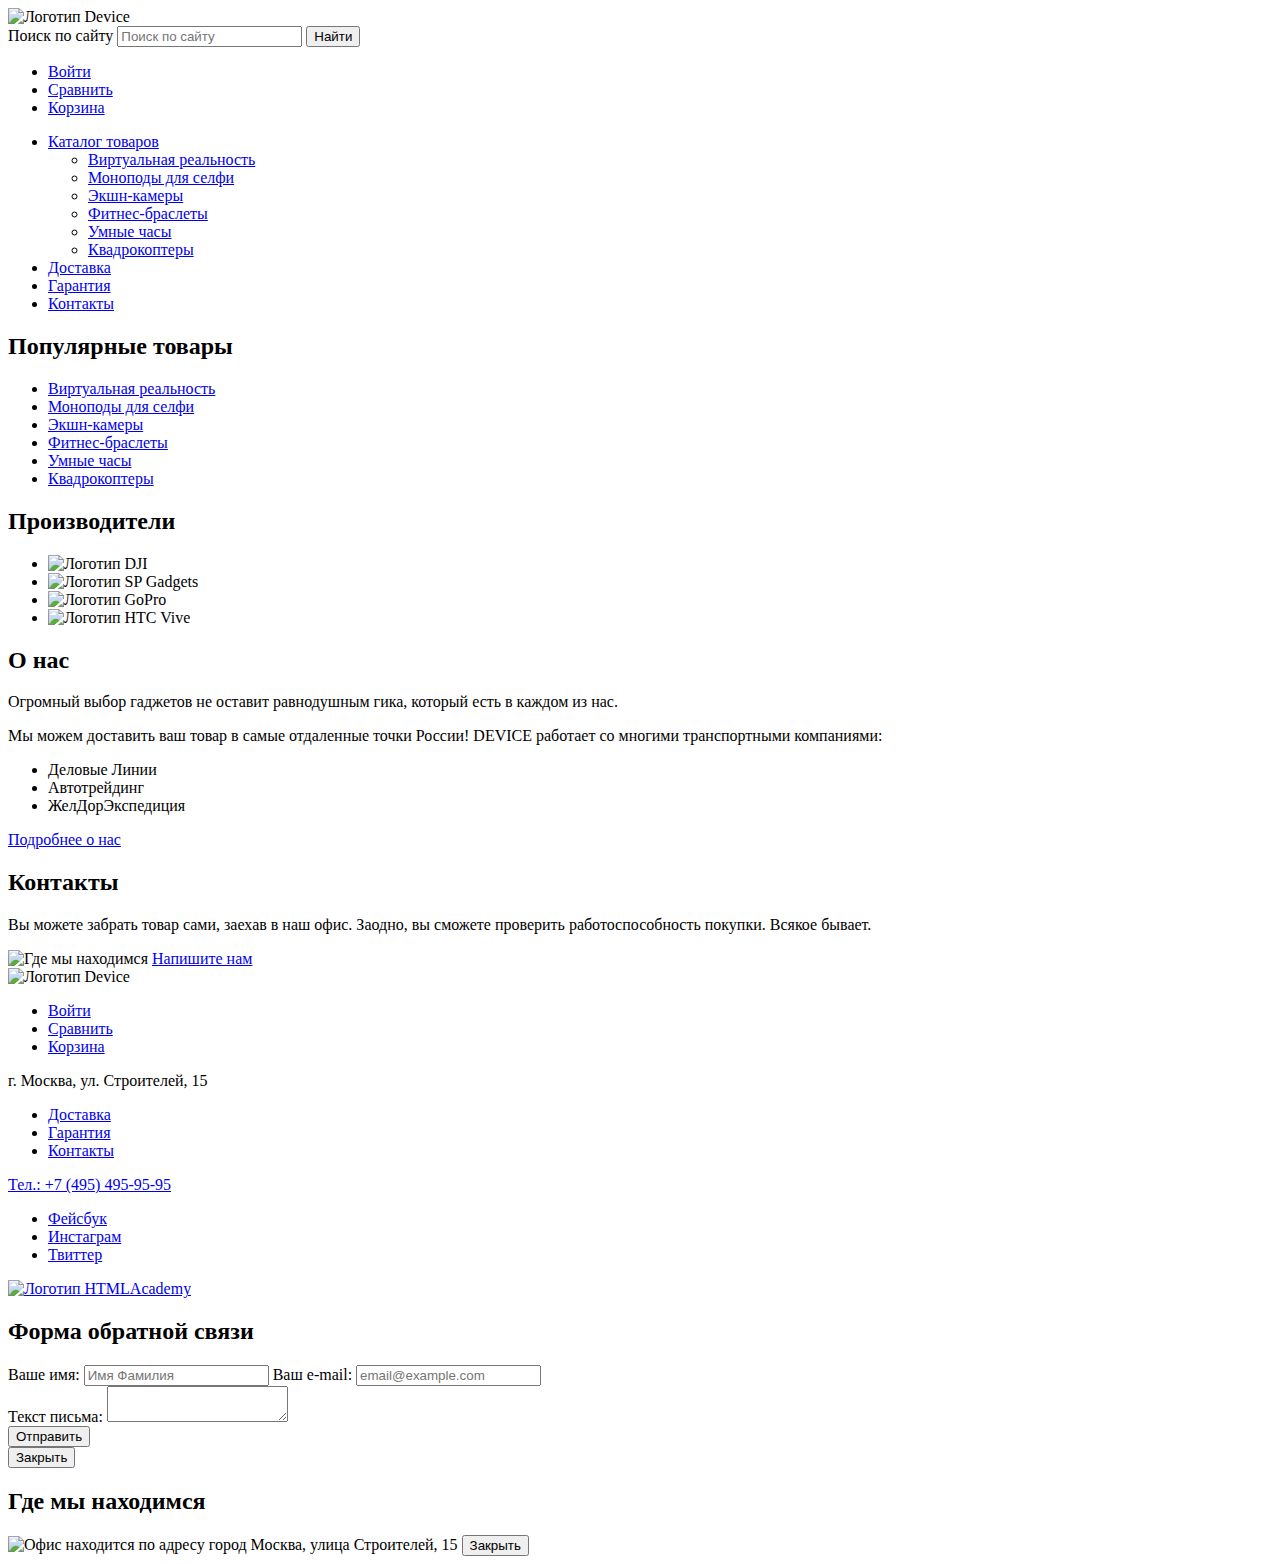
==== index.html @ 511f8907 "вносит правки в проект" ====
<!DOCTYPE html>
<html lang="ru">

<head>
  <meta charset="utf-8">
  <title>HTML Academy: Девайс</title>
</head>

<body>
  <header class="main-header">
    <a class="main-header-logo">
      <img src="img/general/logo-device.svg" width="163" height="35" alt="Логотип Device">
    </a>
    <form class="search-form" action="https://echo.htmlacademy.ru/" method="post">
      <label class="visually-hidden" for="search">Поиск по сайту</label>
      <input type="search" placeholder="Поиск по сайту" name="search" id="search">
      <button type="submit">Найти</button>
    </form>
    <ul class="user-list">
      <li class="user-item">
        <a class="login-link" href="#">Войти</a>
      </li>
      <li class="user-item">
        <a class="compare-link" href="#">Сравнить</a>
      </li>
      <li class="user-item">
        <a class="cart-link" href="#">Корзина</a>
      </li>
    </ul>
    <nav class="main-navigation">
      <ul class="navigation-list">
        <li class="navigation-item">
          <a href="catalog.html">Каталог товаров</a>
          <ul class="dropdown-list">
            <li class="dropdown-item">
              <a href="#">Виртуальная реальность</a>
            </li>
            <li class="dropdown-item">
              <a href="catalog.html">Моноподы для селфи</a>
            </li>
            <li class="dropdown-item">
              <a href="#">Экшн-камеры</a>
            </li>
            <li class="dropdown-item">
              <a href="#">Фитнес-браслеты</a>
            </li>
            <li class="dropdown-item">
              <a href="#">Умные часы</a>
            </li>
            <li class="dropdown-item">
              <a href="#">Квадрокоптеры</a>
            </li>
          </ul>
        </li>
        <li class="navigation-item">
          <a href="#">Доставка</a>
        </li>
        <li class="navigation-item">
          <a href="#">Гарантия</a>
        </li>
        <li class="navigation-item">
          <a href="#">Контакты</a>
        </li>
      </ul>
    </nav>
  </header>

  <main class="container">

    <section class="popular">
      <h2 class="visually-hidden">Популярные товары</h2>
      <ul class="popular-list">
        <li class="popular-item">
          <a href="#">Виртуальная реальность</a>
        </li>
        <li class="popular-item">
          <a href="catalog.html">Моноподы для селфи</a>
        </li>
        <li class="popular-item">
          <a href="#">Экшн-камеры</a>
        </li>
        <li class="popular-item">
          <a href="#">Фитнес-браслеты</a>
        </li>
        <li class="popular-item">
          <a href="#">Умные часы</a>
        </li>
        <li class="popular-item">
          <a href="#">Квадрокоптеры</a>
        </li>
      </ul>
    </section>

    <section class="manufacturers">
      <h2 class="visually-hidden">Производители</h2>
      <ul class="manufacturers-list">
        <li class="manufacturers-item">
          <img src="img/index/manufacturer-1.jpg" width="260" height="100" alt="Логотип DJI">
        </li>
        <li class="manufacturers-item">
          <img src="img/index/manufacturer-2.jpg" width="260" height="100" alt="Логотип SP Gadgets">
        </li>
        <li class="manufacturers-item">
          <img src="img/index/manufacturer-3.jpg" width="260" height="100" alt="Логотип GoPro">
        </li>
        <li class="manufacturers-item">
          <img src="img/index/manufacturer-4.jpg" width="260" height="100" alt="Логотип HTC Vive">
        </li>
      </ul>
    </section>

    <section class="company-info">
      <h2>О нас</h2>
      <p>Огромный выбор гаджетов не оставит равнодушным гика, который есть в каждом из нас.</p>
      <p>Мы можем доставить ваш товар в самые отдаленные точки России! DEVICE работает со многими транспортными
        компаниями:</p>
      <ul>
        <li>Деловые Линии</li>
        <li>Автотрейдинг</li>
        <li>ЖелДорЭкспедиция</li>
      </ul>
      <a class="button" href="#">Подробнее о нас</a>
    </section>

    <section class="contacts">
      <h2>Контакты</h2>
      <p>Вы можете забрать товар сами, заехав в наш офис. Заодно, вы сможете проверить работоспособность покупки. Всякое
        бывает.</p>
      <img src="img/index/map.jpg" alt="Где мы находимся" width="560" height="222">
      <a class="button" href="#">Напишите нам</a>
    </section>
  </main>

  <footer class="main-footer">
    <a class="footer-logo">
      <img src="img/general/logo-device.svg" width="163" height="35" alt="Логотип Device">
    </a>
    <ul class="user-list">
      <li class="user-item">
        <a href="#">Войти</a>
      </li>
      <li class="user-item">
        <a href="#">Сравнить</a>
      </li>
      <li class="user-item">
        <a href="#">Корзина</a>
      </li>
    </ul>
    <p class="footer-address">г. Москва, ул. Строителей, 15</p>
    <ul class="footer-navigation">
      <li class="navigation-item">
        <a href="#">Доставка</a>
      </li>
      <li class="navigation-item">
        <a href="#">Гарантия</a>
      </li>
      <li class="navigation-item">
        <a href="#">Контакты</a>
      </li>
    </ul>
    <a class="phone-link" href="tel:+74954959595" rel="nofollow">Тел.: +7 (495) 495-95-95</a>
    <div class="footer-social">
      <ul class="social-list">
        <li class="social-item">
          <a class="social-link social-link--fb" href="#" aria-label="Девайс на Фэйсбук">Фейсбук</a>
        </li>
        <li class="social-item">
          <a class="social-link social-link--inst" href="#" aria-label="Девайс в Инстаграм">Инстаграм</a>
        </li>
        <li class="social-item">
          <a class="social-link social-link--tw" href="#" aria-label="Девайс в Твиттер">Твиттер</a>
        </li>
      </ul>
    </div>
    <p class="footer-copyright">
      <a href="https://htmlacademy.ru/intensive/htmlcss" aria-label="Страница интенсива HTMLAcademy">
        <img src="img/general/logo-html.svg" width="27" height="35" alt="Логотип HTMLAcademy">
      </a>
    </p>
  </footer>

  <section class="modal modal-feedback">
    <h2 class="visually-hidden">Форма обратной связи</h2>
    <form class="feedback-form" action="https://echo.htmlacademy.ru/" method="post">
      <div class="feedback-form-section">
        <label for="fullname">Ваше имя:</label>
        <input type="text" name="fullname" placeholder="Имя Фамилия" id="fullname">
        <label for="email">Ваш e-mail:</label>
        <input type="email" name="email" placeholder="email@example.com" id="email">
      </div>
      <div class="feedback-form-section">
        <label for="message">Текст письма:</label>
        <textarea name="message" id="message"></textarea>
      </div>

      <button class="button" type="submit">Отправить</button>

    </form>
    <button type="button" aria-label="Закрыть окно">Закрыть</button>
  </section>

  <section class="modal modal-map">
    <h2 class="visually-hidden">Где мы находимся</h2>
    <img src="img/index/map-popup.jpg" width="960" height="559"
      alt="Офис находится по адресу город Москва, улица Строителей, 15">
    <button type="button" aria-label="Закрыть окно">Закрыть</button>
  </section>
</body>

</html>
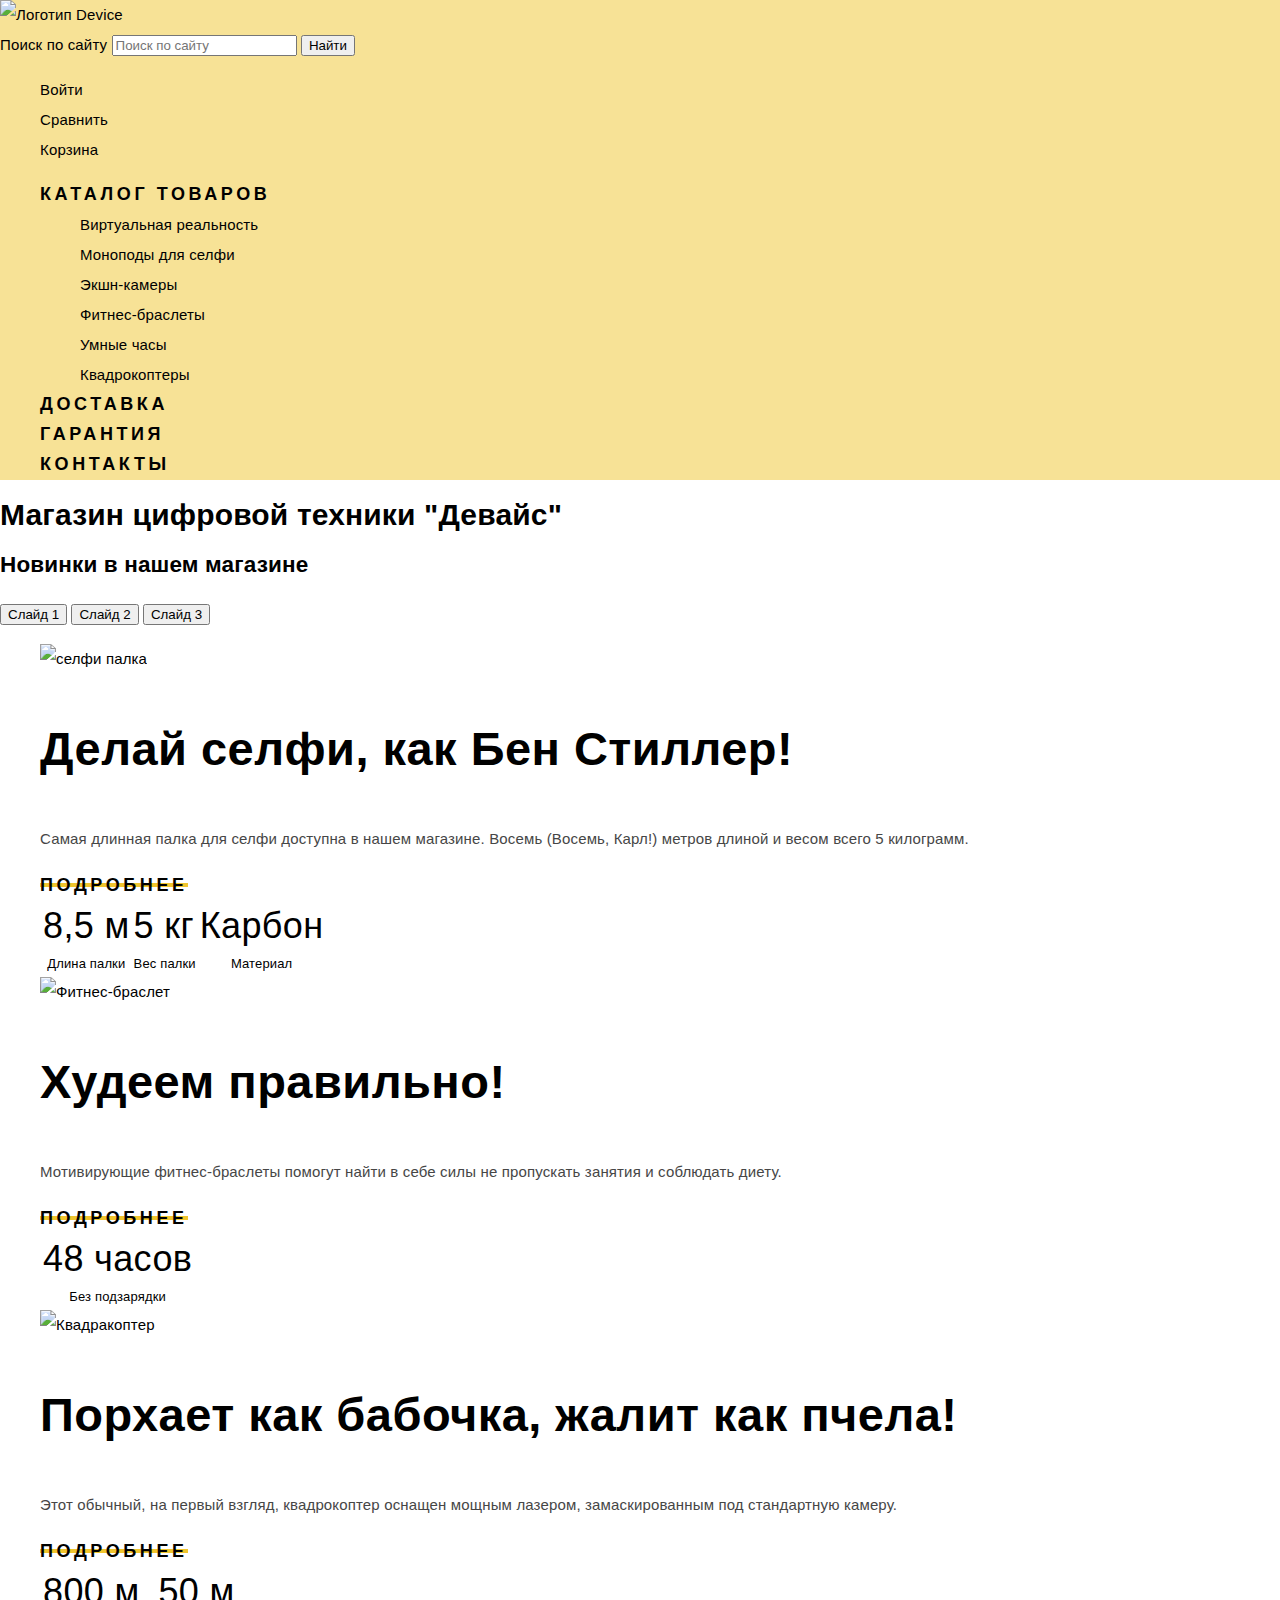
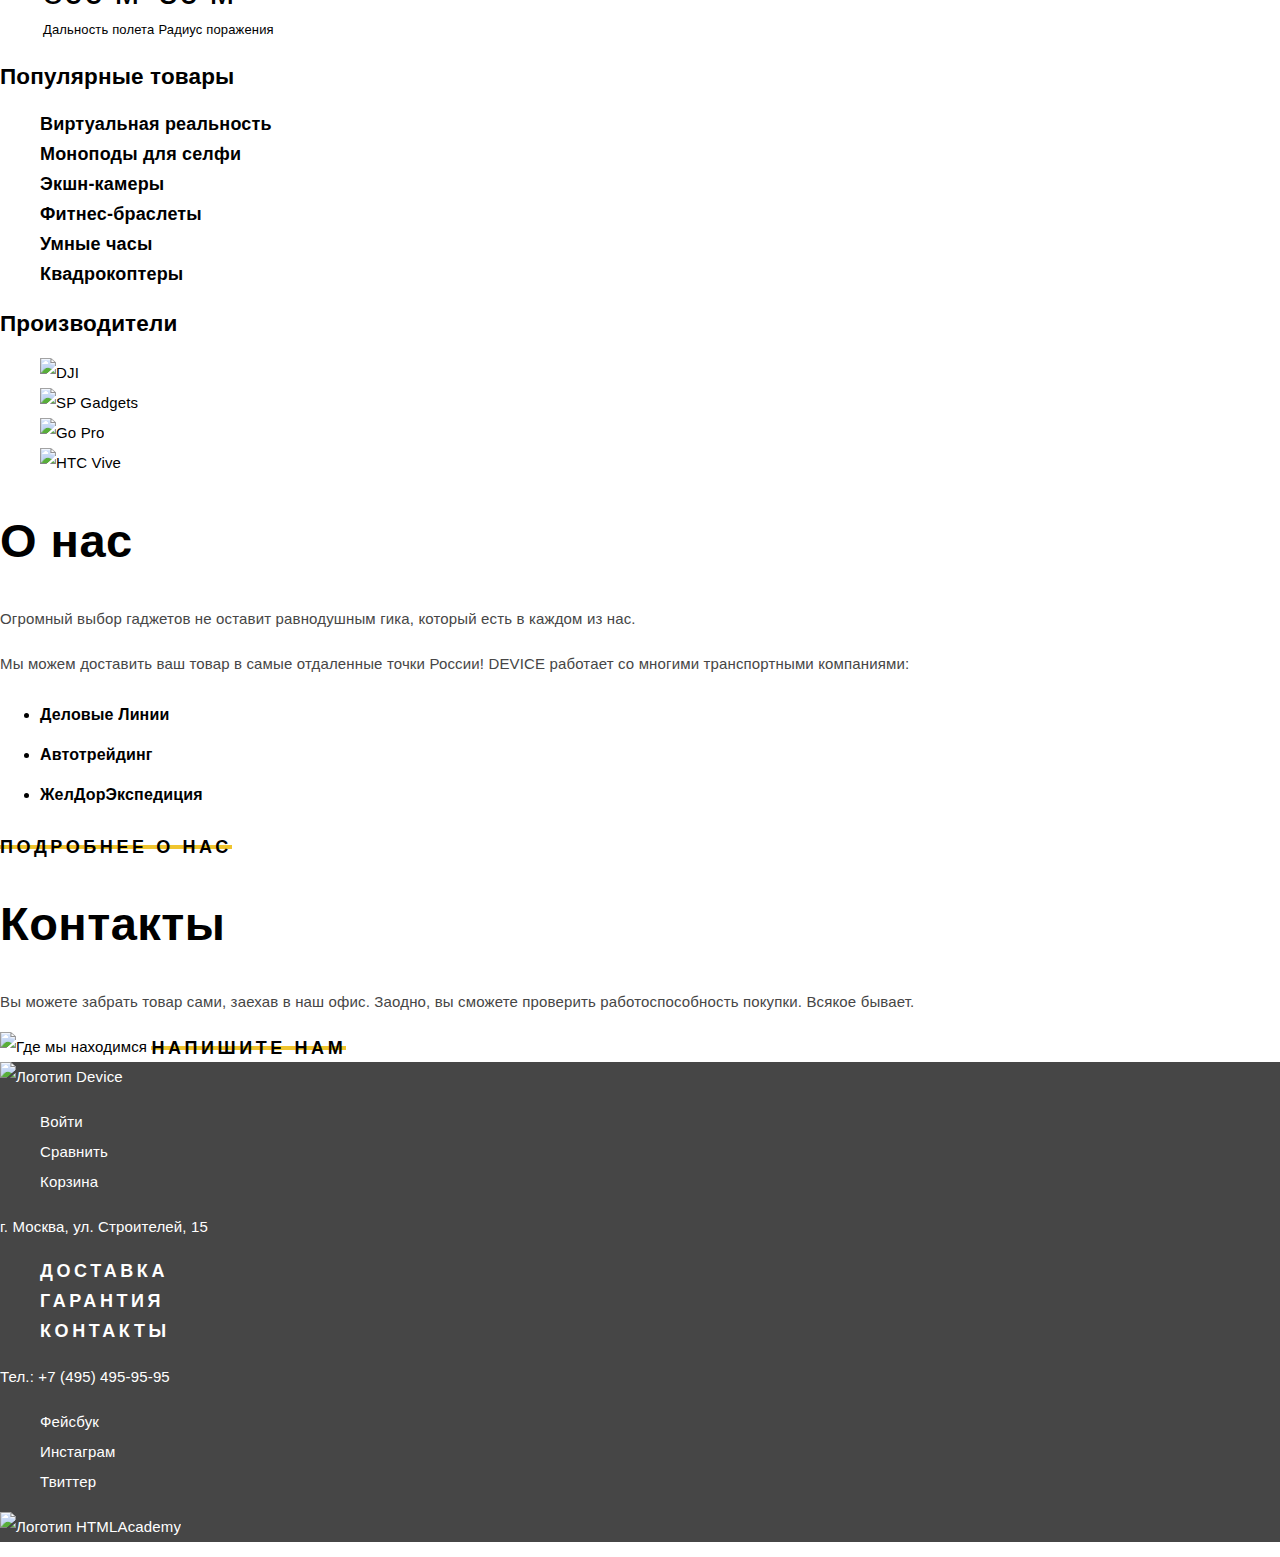
==== commit 30485e15: "Добавляет стили для кнопок" ====
--- a/index.html
+++ b/index.html
@@ -4,6 +4,8 @@
 <head>
   <meta charset="utf-8">
   <title>HTML Academy: Девайс</title>
+  <link href="css/normalize.css" rel="stylesheet">
+  <link href="css/style.css" rel="stylesheet">
 </head>
 
 <body>
@@ -66,6 +68,86 @@
   </header>
 
   <main class="container">
+    <h1 class="visually-hidden">Магазин цифровой техники "Девайс"</h1>
+
+    <section class="slider">
+      <h2 class="visually-hidden">Новинки в нашем магазине</h2>
+      <div class="slider-controls">
+        <button class="slider-toggle slider-toggle--current" type="button">
+          <span class="visually-hidden">Слайд 1</span>
+        </button>
+        <button class="slider-toggle" type="button">
+          <span class="visually-hidden">Слайд 2</span>
+        </button>
+        <button class="slider-toggle" type="button">
+          <span class="visually-hidden">Слайд 3</span>
+        </button>
+      </div>
+      <ul class="slider-list">
+        <li class="slider-item">
+          <img src="img/index/slider-1.png" width="384" height="486" alt="селфи палка">
+          <div class="slider-description">
+            <h3>Делай селфи, как Бен Стиллер!</h3>
+            <p>
+              Самая длинная палка для селфи доступна в нашем магазине.
+              Восемь (Восемь, Карл!) метров длиной и весом всего 5 килограмм.
+            </p>
+            <a class="button" href="#">Подробнее</a>
+            <table class="slider-table">
+              <tr>
+                <td>8,5 м</td>
+                <td>5 кг</td>
+                <td>Карбон</td>
+              </tr>
+              <tr>
+                <th>Длина палки</th>
+                <th>Вес палки</th>
+                <th>Материал</th>
+              </tr>
+            </table>
+          </div>
+        </li>
+        <li class="slider-item">
+          <img src="img/index/slider-2.png" width="345" height="485" alt="Фитнес-браслет">
+          <div class="slider-description">
+            <h3>Худеем правильно!</h3>
+            <p>
+              Мотивирующие фитнес-браслеты помогут найти в себе силы не пропускать занятия и соблюдать диету.
+            </p>
+            <a class="button" href="#">Подробнее</a>
+            <table class="slider-table">
+              <tr>
+                <td>48 часов</td>
+              </tr>
+              <tr>
+                <th>Без подзарядки</th>
+              </tr>
+            </table>
+          </div>
+        </li>
+        <li class="slider-item">
+          <img src="img/index/slider-3.png" width="526" height="334" alt="Квадракоптер">
+          <div class="slider-description">
+            <h3>Порхает как бабочка, жалит как пчела!</h3>
+            <p>
+              Этот обычный, на первый взгляд, квадрокоптер оснащен мощным лазером, замаскированным под стандартную
+              камеру.
+            </p>
+            <a class="button" href="#">Подробнее</a>
+            <table class="slider-table">
+              <tr>
+                <td>800 м</td>
+                <td>50 м</td>
+              </tr>
+              <tr>
+                <th>Дальность полета</th>
+                <th>Радиус поражения</th>
+              </tr>
+            </table>
+          </div>
+        </li>
+      </ul>
+    </section>
 
     <section class="popular">
       <h2 class="visually-hidden">Популярные товары</h2>
@@ -91,44 +173,47 @@
       </ul>
     </section>
 
-    <section class="manufacturers">
+    <section class="brands">
       <h2 class="visually-hidden">Производители</h2>
-      <ul class="manufacturers-list">
-        <li class="manufacturers-item">
-          <img src="img/index/manufacturer-1.jpg" width="260" height="100" alt="Логотип DJI">
-        </li>
-        <li class="manufacturers-item">
-          <img src="img/index/manufacturer-2.jpg" width="260" height="100" alt="Логотип SP Gadgets">
-        </li>
-        <li class="manufacturers-item">
-          <img src="img/index/manufacturer-3.jpg" width="260" height="100" alt="Логотип GoPro">
-        </li>
-        <li class="manufacturers-item">
-          <img src="img/index/manufacturer-4.jpg" width="260" height="100" alt="Логотип HTC Vive">
+      <ul class="brands-list">
+        <li class="brands-item">
+          <img src="img/index/brand-1.png" width="260" height="100" alt="DJI">
+        </li>
+        <li class="brands-item">
+          <img src="img/index/brand-2.png" width="260" height="100" alt="SP Gadgets">
+        </li>
+        <li class="brands-item">
+          <img src="img/index/brand-3.png" width="260" height="100" alt="Go Pro">
+        </li>
+        <li class="brands-item">
+          <img src="img/index/brand-4.png" width="260" height="100" alt="HTC Vive">
         </li>
       </ul>
     </section>
 
-    <section class="company-info">
-      <h2>О нас</h2>
-      <p>Огромный выбор гаджетов не оставит равнодушным гика, который есть в каждом из нас.</p>
-      <p>Мы можем доставить ваш товар в самые отдаленные точки России! DEVICE работает со многими транспортными
-        компаниями:</p>
-      <ul>
-        <li>Деловые Линии</li>
-        <li>Автотрейдинг</li>
-        <li>ЖелДорЭкспедиция</li>
-      </ul>
-      <a class="button" href="#">Подробнее о нас</a>
-    </section>
-
-    <section class="contacts">
-      <h2>Контакты</h2>
-      <p>Вы можете забрать товар сами, заехав в наш офис. Заодно, вы сможете проверить работоспособность покупки. Всякое
-        бывает.</p>
-      <img src="img/index/map.jpg" alt="Где мы находимся" width="560" height="222">
-      <a class="button" href="#">Напишите нам</a>
-    </section>
+    <div class="index-columns">
+      <section class="company-info">
+        <h2>О нас</h2>
+        <p>Огромный выбор гаджетов не оставит равнодушным гика, который есть в каждом из нас.</p>
+        <p>Мы можем доставить ваш товар в самые отдаленные точки России! DEVICE работает со многими транспортными
+          компаниями:</p>
+        <ul>
+          <li>Деловые Линии</li>
+          <li>Автотрейдинг</li>
+          <li>ЖелДорЭкспедиция</li>
+        </ul>
+        <a class="button" href="#">Подробнее о нас</a>
+      </section>
+
+      <section class="contacts">
+        <h2>Контакты</h2>
+        <p>Вы можете забрать товар сами, заехав в наш офис. Заодно, вы сможете проверить работоспособность покупки.
+          Всякое
+          бывает.</p>
+        <img src="img/index/map.jpg" alt="Где мы находимся" width="560" height="222">
+        <a class="button" href="#">Напишите нам</a>
+      </section>
+    </div>
   </main>
 
   <footer class="main-footer">
@@ -181,6 +266,7 @@
 
   <section class="modal modal-feedback">
     <h2 class="visually-hidden">Форма обратной связи</h2>
+
     <form class="feedback-form" action="https://echo.htmlacademy.ru/" method="post">
       <div class="feedback-form-section">
         <label for="fullname">Ваше имя:</label>
@@ -192,9 +278,7 @@
         <label for="message">Текст письма:</label>
         <textarea name="message" id="message"></textarea>
       </div>
-
       <button class="button" type="submit">Отправить</button>
-
     </form>
     <button type="button" aria-label="Закрыть окно">Закрыть</button>
   </section>
@@ -207,4 +291,4 @@
   </section>
 </body>
 
-</html>+</html>
--- a/css/style.css
+++ b/css/style.css
@@ -0,0 +1,218 @@
+/* Подключение шрифтов */
+
+@font-face {
+  font-family: "Gilroy";
+  font-style: normal;
+  font-weight: 300;
+  src: local("Gilroy Light"), local("Gilroy-Light"),
+  url("../fonts/gilroylight.woff") format("woff"),
+  url("../fonts/gilroylight.woff2") format("woff2");
+}
+
+@font-face {
+  font-family: "Gilroy";
+  font-style: normal;
+  font-weight: 800;
+  src: local("Gilroy ExtraBold"), local("Gilroy-ExtraBold"),
+  url("../fonts/gilroyextrabold.woff") format("woff"),
+  url("../fonts/gilroyextrabold.woff2") format("woff2");
+}
+
+@font-face {
+  font-family: "Open Sans";
+  font-style: normal;
+  font-weight: 300;
+  src: local("Open Sans Light"), local("OpenSans-Light"),
+  url("../fonts/opensanslight.woff") format("woff"),
+  url("../fonts/opensanslight.woff2") format("woff2");
+}
+
+@font-face {
+  font-family: "Open Sans";
+  font-style: normal;
+  font-weight: 400;
+  src: local("Open Sans Regular"), local("OpenSans-Regular"),
+  url("../fonts/opensans.woff") format("woff"),
+  url("../fonts/opensans.woff2") format("woff2");
+}
+
+/* Стили */
+
+body {
+  margin: 0;
+  padding: 0;
+
+  font-family: "Open Sans", Arial, sans-serif;
+  font-size: 15px;
+  line-height: 30px;
+  font-weight: 300;
+  letter-spacing: 0.15px;
+
+  color: #000000;
+}
+
+a {
+  text-decoration: none;
+}
+
+.modal {
+  display: none;
+}
+
+.button {
+  font-family: "Gilroy", Arial, sans-serif;
+  font-size: 18px;
+  line-height: 24px;
+  font-weight: 800;
+  letter-spacing: 3.6px;
+
+  text-align: center;
+  color: #000000;
+  vertical-align: middle;
+  text-transform: uppercase;
+
+  background: linear-gradient(0deg, #ffffff 40%, #f0c52e 40%, #f0c52e 60%,#ffffff 40%);
+  border: none;
+
+}
+
+.button:hover,
+.button:focus {
+  background: #f0c52e;
+}
+
+.button:active {
+  color: rgba(0, 0, 0, 0.3);
+}
+
+/* .visually-hidden {
+  position: absolute;
+
+  width: 1px;
+  height: 1px;
+  margin: -1px;
+  border: 0;
+  padding: 0;
+
+  clip: rect(0 0 0 0);
+  overflow: hidden;
+} */
+
+/* Header */
+
+.main-header {
+  background-color: #f7e296;
+}
+
+.user-list,
+.navigation-list,
+.dropdown-list {
+  list-style: none;
+}
+
+.user-list a,
+.navigation-list a,
+.dropdown-list a {
+  color: #000000;
+}
+
+.navigation-item > a {
+  font-family: "Gilroy", Arial, sans-serif;
+  font-size: 18px;
+  line-height: 24px;
+  font-weight: 800;
+  letter-spacing: 3.6px;
+  text-transform: uppercase;
+}
+
+/* Main */
+/* Slider */
+
+.slider-list {
+  list-style: none;
+}
+
+.slider-description h3{
+  font-family: "Gilroy", Arial, sans-serif;
+  font-size: 47px;
+  line-height: 56px;
+  font-weight: 800;
+  letter-spacing: 0.47px;
+}
+
+.slider-description p {
+  color: #464646;
+}
+
+.slider-table td {
+  font-family: "Gilroy", Arial, sans-serif;
+  font-size: 36px;
+  line-height: 48px;
+  font-weight: 300;
+  letter-spacing: 0.36px;
+}
+
+.slider-table th {
+  font-size: 13px;
+  line-height: 20px;
+  font-weight: 300;
+
+}
+/* Popular */
+
+.popular-list {
+  list-style: none;
+}
+.popular-list a {
+  font-family: "Gilroy", Arial, sans-serif;
+  font-size: 18px;
+  line-height: 24px;
+  font-weight: 800;
+  letter-spacing: 0.18px;
+
+  color: #000000;
+}
+
+/* Brands */
+
+.brands-list {
+  list-style: none;
+}
+
+/* Company-info */
+
+.index-columns h2{
+  font-family: "Gilroy", Arial, sans-serif;
+  font-size: 47px;
+  line-height: 48px;
+  font-weight: 800;
+  letter-spacing: 0.47px;
+}
+
+.index-columns p {
+  color: #464646;
+}
+
+.company-info ul {
+  font-family: "Gilroy", Arial, sans-serif;
+  font-size: 16px;
+  line-height: 40px;
+  font-weight: 800;
+}
+
+/* Footer */
+
+.main-footer {
+  color: #ffffff;
+  background-color: #464646;
+}
+
+.main-footer a {
+  color: #ffffff;
+}
+
+.footer-navigation,
+.social-list {
+  list-style: none;
+}
+
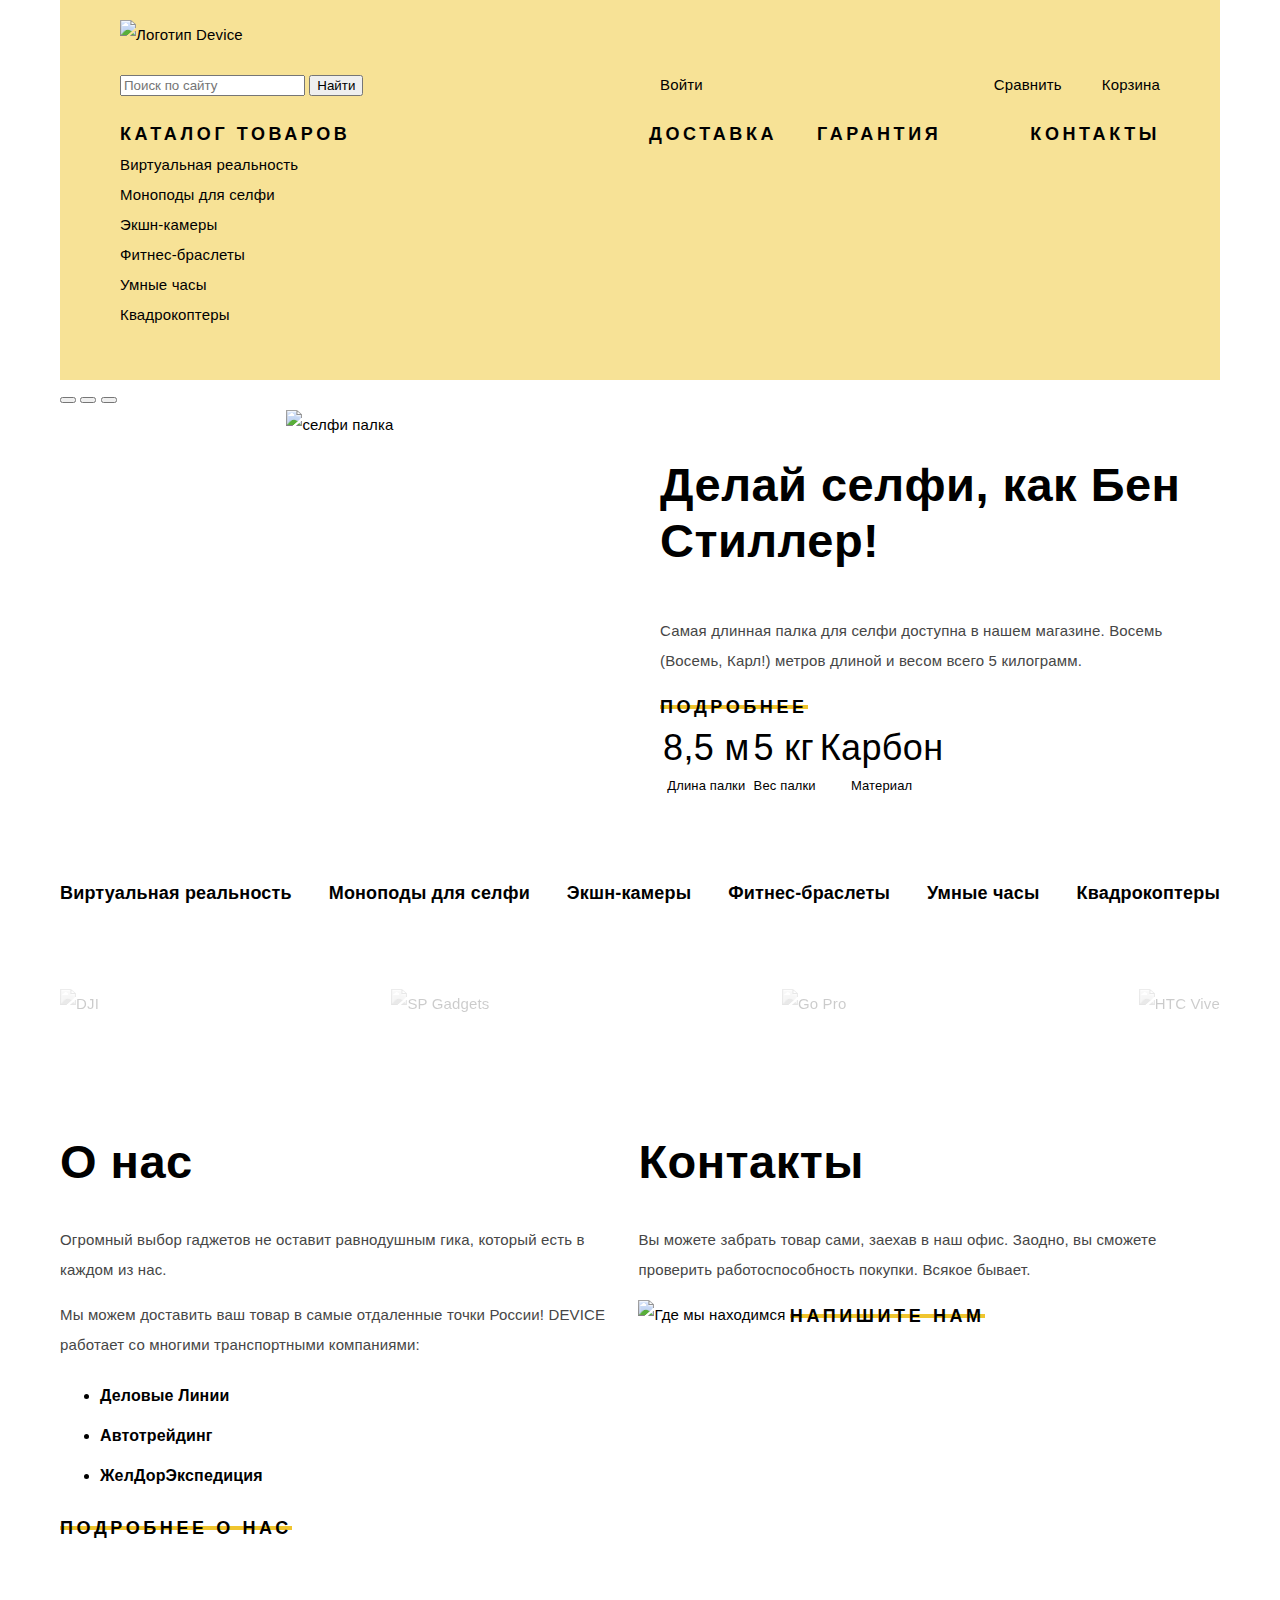
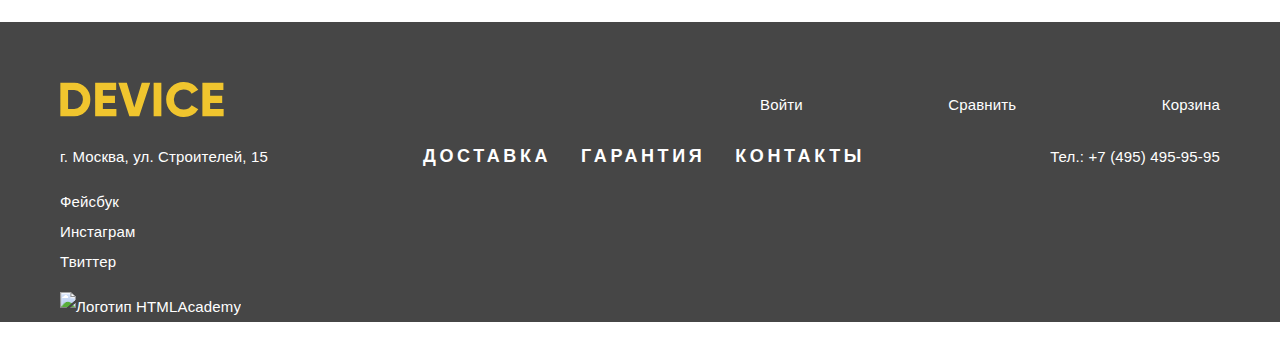
==== commit 0943e5d8: "начало раскладки сеток" ====
--- a/index.html
+++ b/index.html
@@ -9,259 +9,290 @@
 </head>
 
 <body>
-  <header class="main-header">
-    <a class="main-header-logo">
-      <img src="img/general/logo-device.svg" width="163" height="35" alt="Логотип Device">
-    </a>
-    <form class="search-form" action="https://echo.htmlacademy.ru/" method="post">
-      <label class="visually-hidden" for="search">Поиск по сайту</label>
-      <input type="search" placeholder="Поиск по сайту" name="search" id="search">
-      <button type="submit">Найти</button>
-    </form>
-    <ul class="user-list">
-      <li class="user-item">
-        <a class="login-link" href="#">Войти</a>
-      </li>
-      <li class="user-item">
-        <a class="compare-link" href="#">Сравнить</a>
-      </li>
-      <li class="user-item">
-        <a class="cart-link" href="#">Корзина</a>
-      </li>
-    </ul>
-    <nav class="main-navigation">
-      <ul class="navigation-list">
-        <li class="navigation-item">
-          <a href="catalog.html">Каталог товаров</a>
-          <ul class="dropdown-list">
-            <li class="dropdown-item">
-              <a href="#">Виртуальная реальность</a>
-            </li>
-            <li class="dropdown-item">
-              <a href="catalog.html">Моноподы для селфи</a>
-            </li>
-            <li class="dropdown-item">
-              <a href="#">Экшн-камеры</a>
-            </li>
-            <li class="dropdown-item">
-              <a href="#">Фитнес-браслеты</a>
-            </li>
-            <li class="dropdown-item">
-              <a href="#">Умные часы</a>
-            </li>
-            <li class="dropdown-item">
-              <a href="#">Квадрокоптеры</a>
-            </li>
+  <div class="container">
+    <header class="main-header">
+      <a class="main-header-logo">
+        <img src="img/general/logo-device.svg" width="163" height="35" alt="Логотип Device">
+      </a>
+      <div class="main-header-wrapper">
+        <form class="search-form" action="https://echo.htmlacademy.ru/" method="post">
+          <label class="visually-hidden" for="search">Поиск по сайту</label>
+          <input class="search-input" type="search" placeholder="Поиск по сайту" name="search" id="search">
+          <button class="search-button" type="submit">Найти</button>
+        </form>
+
+        <ul class="user-list">
+          <li class="user-item user-login">
+            <a class="login-link" href="#">Войти</a>
+          </li>
+          <li class="user-item">
+            <a class="compare-link" href="#">Сравнить</a>
+          </li>
+          <li class="user-item">
+            <a class="cart-link" href="#">Корзина</a>
+          </li>
+        </ul>
+      </div>
+
+      <nav class="main-navigation">
+        <ul class="navigation-list">
+          <li class="navigation-item dropdown">
+            <a class="navigation-link" href="catalog.html">Каталог товаров</a>
+            <ul class="dropdown-list">
+              <li class="dropdown-item">
+                <a href="#">Виртуальная реальность</a>
+              </li>
+              <li class="dropdown-item">
+                <a href="catalog.html">Моноподы для селфи</a>
+              </li>
+              <li class="dropdown-item">
+                <a href="#">Экшн-камеры</a>
+              </li>
+              <li class="dropdown-item">
+                <a href="#">Фитнес-браслеты</a>
+              </li>
+              <li class="dropdown-item">
+                <a href="#">Умные часы</a>
+              </li>
+              <li class="dropdown-item">
+                <a href="#">Квадрокоптеры</a>
+              </li>
+            </ul>
+          </li>
+          <li class="navigation-item">
+            <a class="navigation-link" href="#">Доставка</a>
+          </li>
+          <li class="navigation-item">
+            <a class="navigation-link" href="#">Гарантия</a>
+          </li>
+          <li class="navigation-item">
+            <a class="navigation-link" href="#">Контакты</a>
+          </li>
+        </ul>
+      </nav>
+
+    </header>
+  </div>
+
+  <main>
+    <h1 class="visually-hidden">Магазин цифровой техники "Девайс"</h1>
+
+    <section class="slider">
+      <div class="container">
+        <h2 class="visually-hidden">Новинки в нашем магазине</h2>
+        <div class="slider-controls">
+          <button class="slider-toggle slider-toggle--current" type="button">
+            <span class="visually-hidden">Слайд 1</span>
+          </button>
+          <button class="slider-toggle" type="button">
+            <span class="visually-hidden">Слайд 2</span>
+          </button>
+          <button class="slider-toggle" type="button">
+            <span class="visually-hidden">Слайд 3</span>
+          </button>
+        </div>
+        <ul class="slider-list">
+          <li class="slider-item slider-item--current">
+            <div class="slider-image">
+              <img src="img/index/slider-1.png" width="384" height="486" alt="селфи палка">
+            </div>
+            <div class="slider-description">
+              <h3 class="slider-title">Делай селфи, как Бен Стиллер!</h3>
+              <p>
+                Самая длинная палка для селфи доступна в нашем магазине.
+                Восемь (Восемь, Карл!) метров длиной и весом всего 5 килограмм.
+              </p>
+              <a class="button" href="#">Подробнее</a>
+              <table class="slider-table">
+                <tr>
+                  <td>8,5 м</td>
+                  <td>5 кг</td>
+                  <td>Карбон</td>
+                </tr>
+                <tr>
+                  <th>Длина палки</th>
+                  <th>Вес палки</th>
+                  <th>Материал</th>
+                </tr>
+              </table>
+            </div>
+
+          </li>
+          <li class="slider-item">
+            <div class="slider-image">
+              <img src="img/index/slider-2.png" width="345" height="485" alt="Фитнес-браслет">
+            </div>
+            <div class="slider-description">
+              <h3 class="slider-title">Худеем правильно!</h3>
+              <p>
+                Мотивирующие фитнес-браслеты помогут найти в себе силы не пропускать занятия и соблюдать диету.
+              </p>
+              <a class="button" href="#">Подробнее</a>
+              <table class="slider-table">
+                <tr>
+                  <td>48 часов</td>
+                </tr>
+                <tr>
+                  <th>Без подзарядки</th>
+                </tr>
+              </table>
+            </div>
+          </li>
+          <li class="slider-item">
+            <div class="slider-image">
+              <img src="img/index/slider-3.png" width="526" height="334" alt="Квадрокоптер">
+            </div>
+            <div class="slider-description">
+              <h3 class="slider-title">Порхает как бабочка, жалит как пчела!</h3>
+              <p>
+                Этот обычный, на первый взгляд, квадрокоптер оснащен мощным лазером, замаскированным под стандартную
+                камеру.
+              </p>
+              <a class="button" href="#">Подробнее</a>
+              <table class="slider-table">
+                <tr>
+                  <td>800 м</td>
+                  <td>50 м</td>
+                </tr>
+                <tr>
+                  <th>Дальность полета</th>
+                  <th>Радиус поражения</th>
+                </tr>
+              </table>
+            </div>
+          </li>
+        </ul>
+      </div>
+    </section>
+
+    <section class="popular">
+      <div class="container">
+        <h2 class="visually-hidden">Популярные товары</h2>
+        <ul class="popular-list">
+          <li class="popular-item">
+            <a href="#">Виртуальная реальность</a>
+          </li>
+          <li class="popular-item">
+            <a href="catalog.html">Моноподы для селфи</a>
+          </li>
+          <li class="popular-item">
+            <a href="#">Экшн-камеры</a>
+          </li>
+          <li class="popular-item">
+            <a href="#">Фитнес-браслеты</a>
+          </li>
+          <li class="popular-item">
+            <a href="#">Умные часы</a>
+          </li>
+          <li class="popular-item">
+            <a href="#">Квадрокоптеры</a>
+          </li>
+        </ul>
+      </div>
+    </section>
+
+    <section class="brands">
+      <div class="container">
+        <h2 class="visually-hidden">Производители</h2>
+        <ul class="brands-list">
+          <li class="brands-item">
+            <img class="brands-image" src="img/index/brand-1.png" width="260" height="100" alt="DJI">
+          </li>
+          <li class="brands-item">
+            <img class="brands-image" src="img/index/brand-2.png" width="260" height="100" alt="SP Gadgets">
+          </li>
+          <li class="brands-item">
+            <img class="brands-image" src="img/index/brand-3.png" width="260" height="100" alt="Go Pro">
+          </li>
+          <li class="brands-item">
+            <img class="brands-image" src="img/index/brand-4.png" width="260" height="100" alt="HTC Vive">
+          </li>
+        </ul>
+      </div>
+    </section>
+
+    <div class="index-columns">
+      <div class="container">
+        <section class="company-info">
+          <h2>О нас</h2>
+          <p>Огромный выбор гаджетов не оставит равнодушным гика, который есть в каждом из нас.</p>
+          <p>Мы можем доставить ваш товар в самые отдаленные точки России! DEVICE работает со многими транспортными
+            компаниями:</p>
+          <ul class="company-partners">
+            <li>Деловые Линии</li>
+            <li>Автотрейдинг</li>
+            <li>ЖелДорЭкспедиция</li>
           </ul>
-        </li>
-        <li class="navigation-item">
-          <a href="#">Доставка</a>
-        </li>
-        <li class="navigation-item">
-          <a href="#">Гарантия</a>
-        </li>
-        <li class="navigation-item">
-          <a href="#">Контакты</a>
-        </li>
-      </ul>
-    </nav>
-  </header>
-
-  <main class="container">
-    <h1 class="visually-hidden">Магазин цифровой техники "Девайс"</h1>
-
-    <section class="slider">
-      <h2 class="visually-hidden">Новинки в нашем магазине</h2>
-      <div class="slider-controls">
-        <button class="slider-toggle slider-toggle--current" type="button">
-          <span class="visually-hidden">Слайд 1</span>
-        </button>
-        <button class="slider-toggle" type="button">
-          <span class="visually-hidden">Слайд 2</span>
-        </button>
-        <button class="slider-toggle" type="button">
-          <span class="visually-hidden">Слайд 3</span>
-        </button>
-      </div>
-      <ul class="slider-list">
-        <li class="slider-item">
-          <img src="img/index/slider-1.png" width="384" height="486" alt="селфи палка">
-          <div class="slider-description">
-            <h3>Делай селфи, как Бен Стиллер!</h3>
-            <p>
-              Самая длинная палка для селфи доступна в нашем магазине.
-              Восемь (Восемь, Карл!) метров длиной и весом всего 5 килограмм.
-            </p>
-            <a class="button" href="#">Подробнее</a>
-            <table class="slider-table">
-              <tr>
-                <td>8,5 м</td>
-                <td>5 кг</td>
-                <td>Карбон</td>
-              </tr>
-              <tr>
-                <th>Длина палки</th>
-                <th>Вес палки</th>
-                <th>Материал</th>
-              </tr>
-            </table>
-          </div>
-        </li>
-        <li class="slider-item">
-          <img src="img/index/slider-2.png" width="345" height="485" alt="Фитнес-браслет">
-          <div class="slider-description">
-            <h3>Худеем правильно!</h3>
-            <p>
-              Мотивирующие фитнес-браслеты помогут найти в себе силы не пропускать занятия и соблюдать диету.
-            </p>
-            <a class="button" href="#">Подробнее</a>
-            <table class="slider-table">
-              <tr>
-                <td>48 часов</td>
-              </tr>
-              <tr>
-                <th>Без подзарядки</th>
-              </tr>
-            </table>
-          </div>
-        </li>
-        <li class="slider-item">
-          <img src="img/index/slider-3.png" width="526" height="334" alt="Квадракоптер">
-          <div class="slider-description">
-            <h3>Порхает как бабочка, жалит как пчела!</h3>
-            <p>
-              Этот обычный, на первый взгляд, квадрокоптер оснащен мощным лазером, замаскированным под стандартную
-              камеру.
-            </p>
-            <a class="button" href="#">Подробнее</a>
-            <table class="slider-table">
-              <tr>
-                <td>800 м</td>
-                <td>50 м</td>
-              </tr>
-              <tr>
-                <th>Дальность полета</th>
-                <th>Радиус поражения</th>
-              </tr>
-            </table>
-          </div>
-        </li>
-      </ul>
-    </section>
-
-    <section class="popular">
-      <h2 class="visually-hidden">Популярные товары</h2>
-      <ul class="popular-list">
-        <li class="popular-item">
-          <a href="#">Виртуальная реальность</a>
-        </li>
-        <li class="popular-item">
-          <a href="catalog.html">Моноподы для селфи</a>
-        </li>
-        <li class="popular-item">
-          <a href="#">Экшн-камеры</a>
-        </li>
-        <li class="popular-item">
-          <a href="#">Фитнес-браслеты</a>
-        </li>
-        <li class="popular-item">
-          <a href="#">Умные часы</a>
-        </li>
-        <li class="popular-item">
-          <a href="#">Квадрокоптеры</a>
-        </li>
-      </ul>
-    </section>
-
-    <section class="brands">
-      <h2 class="visually-hidden">Производители</h2>
-      <ul class="brands-list">
-        <li class="brands-item">
-          <img src="img/index/brand-1.png" width="260" height="100" alt="DJI">
-        </li>
-        <li class="brands-item">
-          <img src="img/index/brand-2.png" width="260" height="100" alt="SP Gadgets">
-        </li>
-        <li class="brands-item">
-          <img src="img/index/brand-3.png" width="260" height="100" alt="Go Pro">
-        </li>
-        <li class="brands-item">
-          <img src="img/index/brand-4.png" width="260" height="100" alt="HTC Vive">
-        </li>
-      </ul>
-    </section>
-
-    <div class="index-columns">
-      <section class="company-info">
-        <h2>О нас</h2>
-        <p>Огромный выбор гаджетов не оставит равнодушным гика, который есть в каждом из нас.</p>
-        <p>Мы можем доставить ваш товар в самые отдаленные точки России! DEVICE работает со многими транспортными
-          компаниями:</p>
-        <ul>
-          <li>Деловые Линии</li>
-          <li>Автотрейдинг</li>
-          <li>ЖелДорЭкспедиция</li>
-        </ul>
-        <a class="button" href="#">Подробнее о нас</a>
-      </section>
-
-      <section class="contacts">
-        <h2>Контакты</h2>
-        <p>Вы можете забрать товар сами, заехав в наш офис. Заодно, вы сможете проверить работоспособность покупки.
-          Всякое
-          бывает.</p>
-        <img src="img/index/map.jpg" alt="Где мы находимся" width="560" height="222">
-        <a class="button" href="#">Напишите нам</a>
-      </section>
+          <a class="button" href="#">Подробнее о нас</a>
+        </section>
+
+        <section class="contacts">
+          <h2>Контакты</h2>
+          <p>Вы можете забрать товар сами, заехав в наш офис. Заодно, вы сможете проверить работоспособность покупки.
+            Всякое
+            бывает.</p>
+          <img src="img/index/map.jpg" alt="Где мы находимся" width="560" height="222">
+          <a class="button" href="#">Напишите нам</a>
+        </section>
+      </div>
     </div>
   </main>
 
   <footer class="main-footer">
-    <a class="footer-logo">
-      <img src="img/general/logo-device.svg" width="163" height="35" alt="Логотип Device">
-    </a>
-    <ul class="user-list">
-      <li class="user-item">
-        <a href="#">Войти</a>
-      </li>
-      <li class="user-item">
-        <a href="#">Сравнить</a>
-      </li>
-      <li class="user-item">
-        <a href="#">Корзина</a>
-      </li>
-    </ul>
-    <p class="footer-address">г. Москва, ул. Строителей, 15</p>
-    <ul class="footer-navigation">
-      <li class="navigation-item">
-        <a href="#">Доставка</a>
-      </li>
-      <li class="navigation-item">
-        <a href="#">Гарантия</a>
-      </li>
-      <li class="navigation-item">
-        <a href="#">Контакты</a>
-      </li>
-    </ul>
-    <a class="phone-link" href="tel:+74954959595" rel="nofollow">Тел.: +7 (495) 495-95-95</a>
-    <div class="footer-social">
-      <ul class="social-list">
-        <li class="social-item">
-          <a class="social-link social-link--fb" href="#" aria-label="Девайс на Фэйсбук">Фейсбук</a>
-        </li>
-        <li class="social-item">
-          <a class="social-link social-link--inst" href="#" aria-label="Девайс в Инстаграм">Инстаграм</a>
-        </li>
-        <li class="social-item">
-          <a class="social-link social-link--tw" href="#" aria-label="Девайс в Твиттер">Твиттер</a>
-        </li>
-      </ul>
+    <div class="container">
+      <div class="footer-top-wrapper"><a class="footer-logo">
+          <svg class="footer-logo-image" xmlns="http://www.w3.org/2000/svg" viewBox="0 0 164 35" width="164"
+            height="35">
+            <path
+              d="m0.35 0.7v33.6h13.532a15.723 15.723 0 0 0 11.72-4.824 16.464 16.464 0 0 0 4.712-11.976 16.465 16.465 0 0 0-4.712-11.976 15.723 15.723 0 0 0-11.72-4.824zm7.733 26.208v-18.819h5.8a8.648 8.648 0 0 1 6.5 2.568 9.412 9.412 0 0 1 2.489 6.84 9.41 9.41 0 0 1-2.489 6.84 8.646 8.646 0 0 1-6.5 2.568h-5.8zm34.8-5.952h12.082v-7.3h-12.086v-5.567h13.291v-7.389h-21.024v33.6h21.265v-7.392h-13.532v-5.952zm36.343 13.344 11.019-33.6h-8.458l-7.491 24.72-7.491-24.72h-8.457l11.019 33.6zm14.4 0h7.733v-33.6h-7.733zm38.615-1.416a15.514 15.514 0 0 0 6.041-5.688l-6.67-3.84a7.488 7.488 0 0 1-3.165 3.024 9.874 9.874 0 0 1-4.664 1.1 9.594 9.594 0 0 1-7.177-2.736 9.907 9.907 0 0 1-2.682-7.248 9.908 9.908 0 0 1 2.682-7.248 9.594 9.594 0 0 1 7.177-2.736 9.914 9.914 0 0 1 4.64 1.08 7.6 7.6 0 0 1 3.189 3.048l6.67-3.84a15.881 15.881 0 0 0-6.09-5.688 17.419 17.419 0 0 0-8.409-2.088 17.12 17.12 0 0 0-17.592 17.472 17.12 17.12 0 0 0 17.589 17.476 17.519 17.519 0 0 0 8.458-2.088zm17.881-11.928h12.082v-7.3h-12.085v-5.567h13.29v-7.389h-21.022v33.6h21.264v-7.392h-13.532v-5.952z" />
+          </svg>
+        </a>
+        <ul class="user-list">
+          <li class="user-item">
+            <a href="#">Войти</a>
+          </li>
+          <li class="user-item">
+            <a href="#">Сравнить</a>
+          </li>
+          <li class="user-item">
+            <a href="#">Корзина</a>
+          </li>
+        </ul>
+      </div>
+      <div class="footer-middle-wrapper">
+        <p class="footer-address">г. Москва, ул. Строителей, 15</p>
+        <ul class="footer-nav-list">
+          <li class="footer-nav-item">
+            <a class="footer-nav-link" href="#">Доставка</a>
+          </li>
+          <li class="footer-nav-item">
+            <a class="footer-nav-link" href="#">Гарантия</a>
+          </li>
+          <li class="footer-nav-item">
+            <a class="footer-nav-link" href="#">Контакты</a>
+          </li>
+        </ul>
+        <a class="phone-link" href="tel:+74954959595" rel="nofollow">Тел.: +7 (495) 495-95-95</a>
+      </div>
+      <div class="footer-social">
+        <ul class="social-list">
+          <li class="social-item">
+            <a class="social-link social-link--fb" href="#" aria-label="Девайс на Фэйсбук">Фейсбук</a>
+          </li>
+          <li class="social-item">
+            <a class="social-link social-link--inst" href="#" aria-label="Девайс в Инстаграм">Инстаграм</a>
+          </li>
+          <li class="social-item">
+            <a class="social-link social-link--tw" href="#" aria-label="Девайс в Твиттер">Твиттер</a>
+          </li>
+        </ul>
+      </div>
+      <p class="footer-copyright">
+        <a href="https://htmlacademy.ru/intensive/htmlcss" aria-label="Страница интенсива HTMLAcademy">
+          <img src="img/general/logo-html.svg" width="27" height="35" alt="Логотип HTMLAcademy">
+        </a>
+      </p>
     </div>
-    <p class="footer-copyright">
-      <a href="https://htmlacademy.ru/intensive/htmlcss" aria-label="Страница интенсива HTMLAcademy">
-        <img src="img/general/logo-html.svg" width="27" height="35" alt="Логотип HTMLAcademy">
-      </a>
-    </p>
   </footer>
 
   <section class="modal modal-feedback">
--- a/css/style.css
+++ b/css/style.css
@@ -5,8 +5,8 @@
   font-style: normal;
   font-weight: 300;
   src: local("Gilroy Light"), local("Gilroy-Light"),
-  url("../fonts/gilroylight.woff") format("woff"),
-  url("../fonts/gilroylight.woff2") format("woff2");
+  url("../fonts/gilroylight.woff2") format("woff2"),
+  url("../fonts/gilroylight.woff") format("woff");
 }
 
 @font-face {
@@ -14,8 +14,8 @@
   font-style: normal;
   font-weight: 800;
   src: local("Gilroy ExtraBold"), local("Gilroy-ExtraBold"),
-  url("../fonts/gilroyextrabold.woff") format("woff"),
-  url("../fonts/gilroyextrabold.woff2") format("woff2");
+  url("../fonts/gilroyextrabold.woff2") format("woff2"),
+  url("../fonts/gilroyextrabold.woff") format("woff");
 }
 
 @font-face {
@@ -23,8 +23,8 @@
   font-style: normal;
   font-weight: 300;
   src: local("Open Sans Light"), local("OpenSans-Light"),
-  url("../fonts/opensanslight.woff") format("woff"),
-  url("../fonts/opensanslight.woff2") format("woff2");
+  url("../fonts/opensanslight.woff2") format("woff2"),
+  url("../fonts/opensanslight.woff") format("woff");
 }
 
 @font-face {
@@ -32,13 +32,24 @@
   font-style: normal;
   font-weight: 400;
   src: local("Open Sans Regular"), local("OpenSans-Regular"),
-  url("../fonts/opensans.woff") format("woff"),
-  url("../fonts/opensans.woff2") format("woff2");
+  url("../fonts/opensans.woff2") format("woff2"),
+  url("../fonts/opensans.woff") format("woff");
 }
 
 /* Стили */
 
+html {
+  box-sizing: border-box;
+}
+
+*,
+*::before,
+*::after {
+  box-sizing: inherit;
+}
+
 body {
+  min-width: 1200px;
   margin: 0;
   padding: 0;
 
@@ -49,14 +60,19 @@
   letter-spacing: 0.15px;
 
   color: #000000;
+
+  background-color: #ffffff;
 }
 
 a {
   text-decoration: none;
-}
-
-.modal {
-  display: none;
+  color: #000000;
+}
+
+.container {
+  width: 1200px;
+  margin: 0 auto;
+  padding: 0 20px;
 }
 
 .button {
@@ -71,21 +87,20 @@
   vertical-align: middle;
   text-transform: uppercase;
 
-  background: linear-gradient(0deg, #ffffff 40%, #f0c52e 40%, #f0c52e 60%,#ffffff 40%);
+  background-image: linear-gradient(0deg, #ffffff 40%, #f0c52e 40%, #f0c52e 60%, #ffffff 40%);
   border: none;
-
 }
 
 .button:hover,
 .button:focus {
-  background: #f0c52e;
+  background-image: linear-gradient(0deg, #f0c52e 0%, #f0c52e 100%);
 }
 
 .button:active {
   color: rgba(0, 0, 0, 0.3);
 }
 
-/* .visually-hidden {
+.visually-hidden {
   position: absolute;
 
   width: 1px;
@@ -96,27 +111,86 @@
 
   clip: rect(0 0 0 0);
   overflow: hidden;
-} */
+}
 
 /* Header */
 
 .main-header {
+  padding-left: 60px;
+  padding-right: 60px;
+
   background-color: #f7e296;
 }
 
 .user-list,
 .navigation-list,
 .dropdown-list {
-  list-style: none;
-}
-
-.user-list a,
-.navigation-list a,
-.dropdown-list a {
-  color: #000000;
-}
-
-.navigation-item > a {
+  margin: 0;
+  padding: 0;
+
+  list-style: none;
+}
+
+.main-header-logo {
+  display: block;
+  padding-top: 20px;
+  padding-bottom: 20px;
+}
+
+.main-header-wrapper {
+  display: flex;
+  justify-content: space-between;
+  align-items: center;
+  margin-bottom: 20px;
+}
+
+.search-form {
+  width: 500px;
+}
+
+.user-list {
+  display: flex;
+  justify-content: space-between;
+  width: 500px
+}
+
+.user-item {
+  margin-left: 40px;
+}
+
+.user-login {
+  margin-left: 0;
+  margin-right: auto;
+}
+
+.logout-link {
+  margin-left: 15px;
+  opacity: 0.3;
+}
+
+.navigation-list {
+  display: flex;
+  justify-content: flex-start;
+  padding-bottom: 50px;
+}
+
+
+.navigation-item {
+  margin-right: 40px;
+
+}
+
+.navigation-item:first-child {
+  margin-right: auto;
+  width: 480px;
+}
+
+.navigation-item:last-child {
+  margin-left: auto;
+  margin-right: 0;
+}
+
+.navigation-link {
   font-family: "Gilroy", Arial, sans-serif;
   font-size: 18px;
   line-height: 24px;
@@ -128,11 +202,36 @@
 /* Main */
 /* Slider */
 
+.slider {
+  margin-bottom: 80px;
+}
+
 .slider-list {
-  list-style: none;
-}
-
-.slider-description h3{
+  margin: 0;
+  padding: 0;
+
+  list-style: none;
+}
+
+.slider-item {
+  display: none;
+}
+
+.slider-item--current {
+  display: flex;
+  justify-content: space-between;
+}
+
+.slider-image {
+  width: 560px;
+  text-align: center;
+}
+
+.slider-description {
+  width: 560px;
+}
+
+.slider-title {
   font-family: "Gilroy", Arial, sans-serif;
   font-size: 47px;
   line-height: 56px;
@@ -156,30 +255,62 @@
   font-size: 13px;
   line-height: 20px;
   font-weight: 300;
-
-}
+}
+
 /* Popular */
 
+.popular {
+  margin-bottom: 80px;
+}
+
 .popular-list {
-  list-style: none;
-}
+  display: flex;
+  justify-content: space-between;
+  margin: 0;
+  padding: 0;
+
+  list-style: none;
+}
+
 .popular-list a {
   font-family: "Gilroy", Arial, sans-serif;
   font-size: 18px;
   line-height: 24px;
   font-weight: 800;
   letter-spacing: 0.18px;
-
-  color: #000000;
 }
 
 /* Brands */
 
+.brands {
+  margin-bottom: 80px;
+}
+
 .brands-list {
-  list-style: none;
+  display: flex;
+  justify-content: space-between;
+  margin: 0;
+  padding: 0;
+
+  list-style: none;
+}
+
+.brands-image {
+  filter: grayscale(100%);
+  opacity: 0.2;
+}
+
+.brands-image:hover {
+  filter: grayscale(0%);
+  opacity: 1;
 }
 
 /* Company-info */
+
+.index-columns .container {
+  display: flex;
+  justify-content: space-between;
+}
 
 .index-columns h2{
   font-family: "Gilroy", Arial, sans-serif;
@@ -193,7 +324,7 @@
   color: #464646;
 }
 
-.company-info ul {
+.company-partners {
   font-family: "Gilroy", Arial, sans-serif;
   font-size: 16px;
   line-height: 40px;
@@ -203,6 +334,8 @@
 /* Footer */
 
 .main-footer {
+  margin-top: 80px;
+
   color: #ffffff;
   background-color: #464646;
 }
@@ -211,8 +344,116 @@
   color: #ffffff;
 }
 
-.footer-navigation,
+.footer-logo-image {
+  fill: #f0c52e;
+}
+.footer-top-wrapper {
+  display: flex;
+  justify-content: space-between;
+  align-items: center;
+  padding-top: 60px;
+}
+
+.footer-nav-list,
 .social-list {
-  list-style: none;
-}
-
+  margin: 0;
+  padding: 0;
+
+  list-style: none;
+}
+
+.footer-middle-wrapper {
+  display: flex;
+  justify-content: space-between;
+  align-items: center;
+}
+
+.footer-nav-list {
+  display: flex;
+  justify-content: space-between;
+
+}
+
+.footer-nav-item {
+  margin-right: 30px;
+}
+
+.footer-nav-link {
+  font-family: "Gilroy", Arial, sans-serif;
+  font-size: 18px;
+  line-height: 24px;
+  font-weight: 800;
+  letter-spacing: 3.6px;
+  text-transform: uppercase;
+
+  color: #ffffff;
+}
+/* Inner page */
+
+.page-title {
+  font-family: "Gilroy", Arial, sans-serif;
+  font-size: 47px;
+  line-height: 48px;
+  font-weight: 800;
+  letter-spacing: 0.47px;
+}
+
+/* breadcrumbs */
+
+.breadcrumbs-list {
+  list-style: none;
+}
+
+.breadcrumbs-link {
+  font-size: 14px;
+  line-height: 24px;
+
+  color: rgba(0, 0, 0, 0.3);
+}
+
+/* filters */
+
+.filter fieldset {
+  border: 0;
+}
+
+.filter legend {
+  font-family: "Gilroy", Arial, sans-serif;
+  font-size: 18px;
+  line-height: 24px;
+  font-weight: 800;
+}
+
+.filter-list {
+  list-style: none;
+}
+
+/* catalog */
+
+.catalog-list {
+  list-style: none;
+}
+
+.product-compare-link {
+  color: rgba(0, 0, 0, 0.3);
+}
+
+.product-title {
+  font-family: "Gilroy", Arial, sans-serif;
+  font-size: 18px;
+  line-height: 24px;
+  font-weight: 800;
+}
+
+.product-price {
+  font-family: "Gilroy", Arial, sans-serif;
+  font-size: 16px;
+  line-height: 24px;
+  font-weight: 300;
+}
+
+/* Modal */
+
+.modal {
+  display: none;
+}
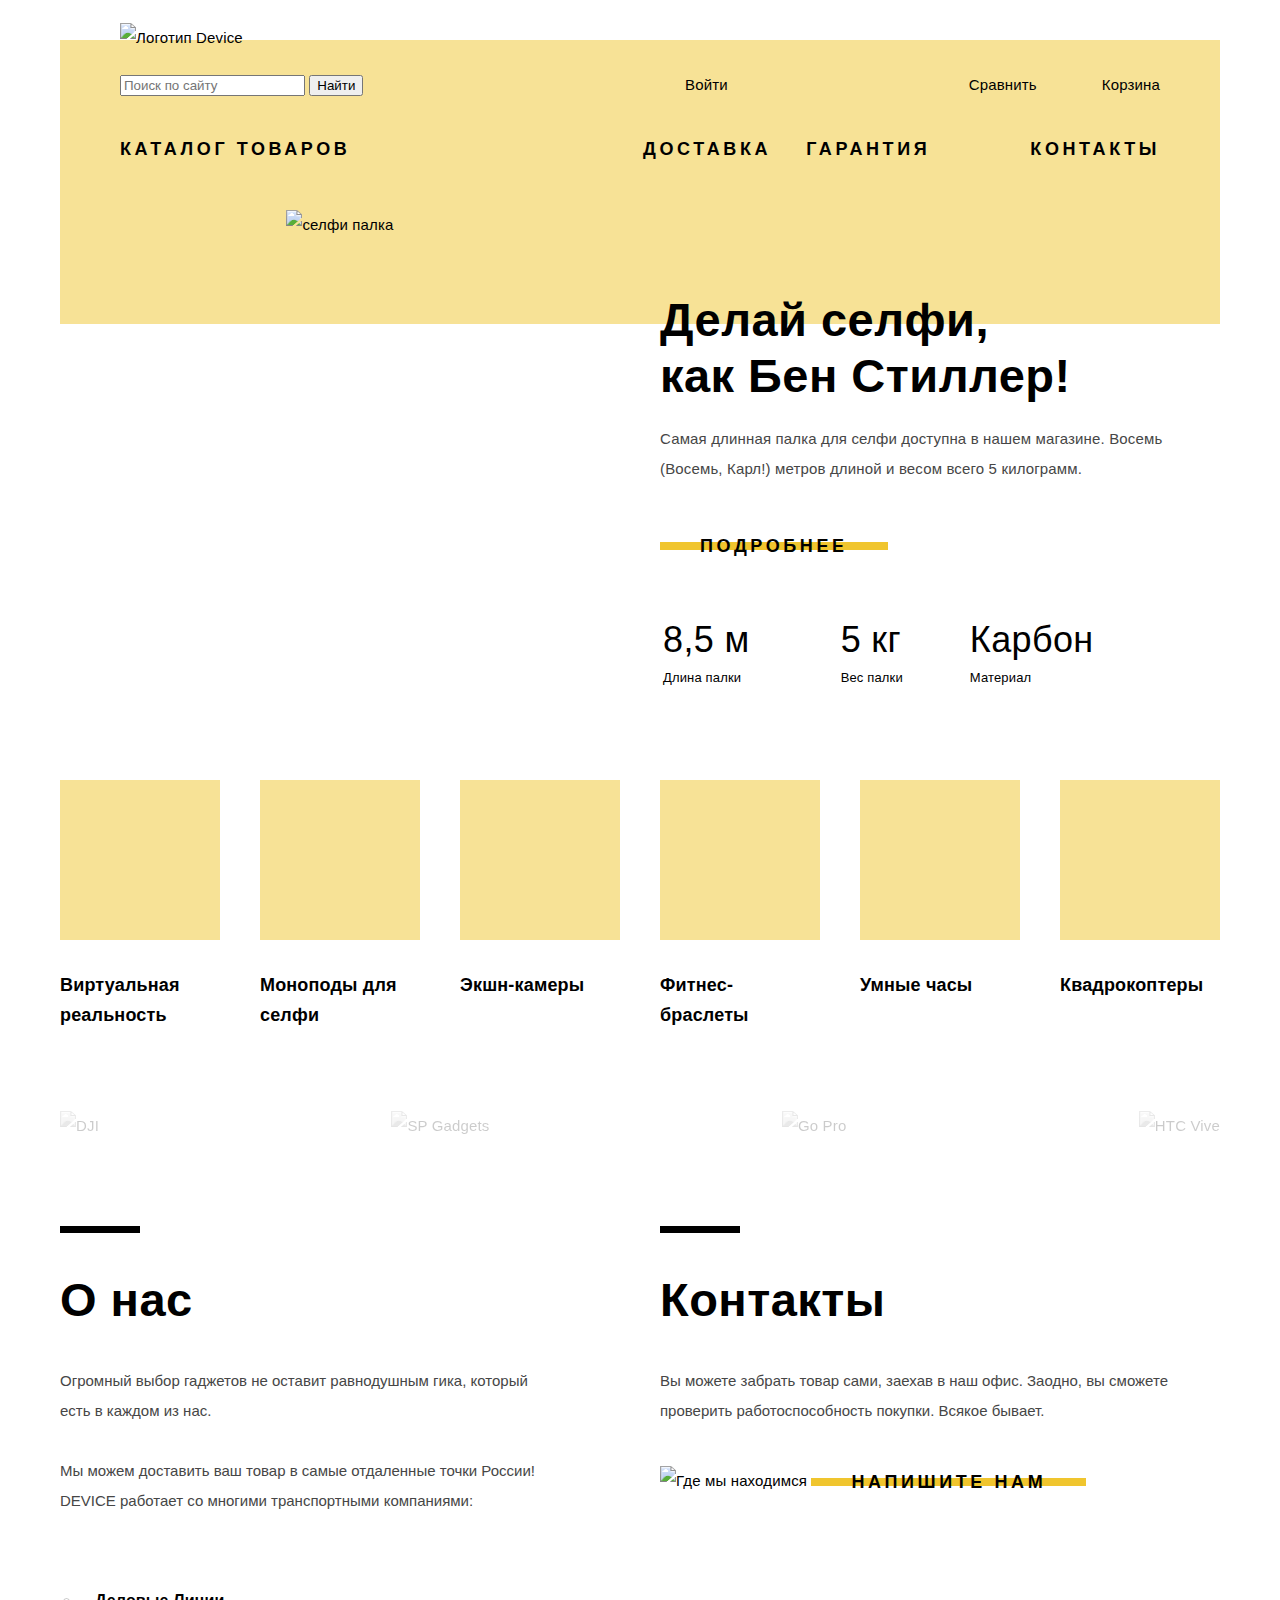
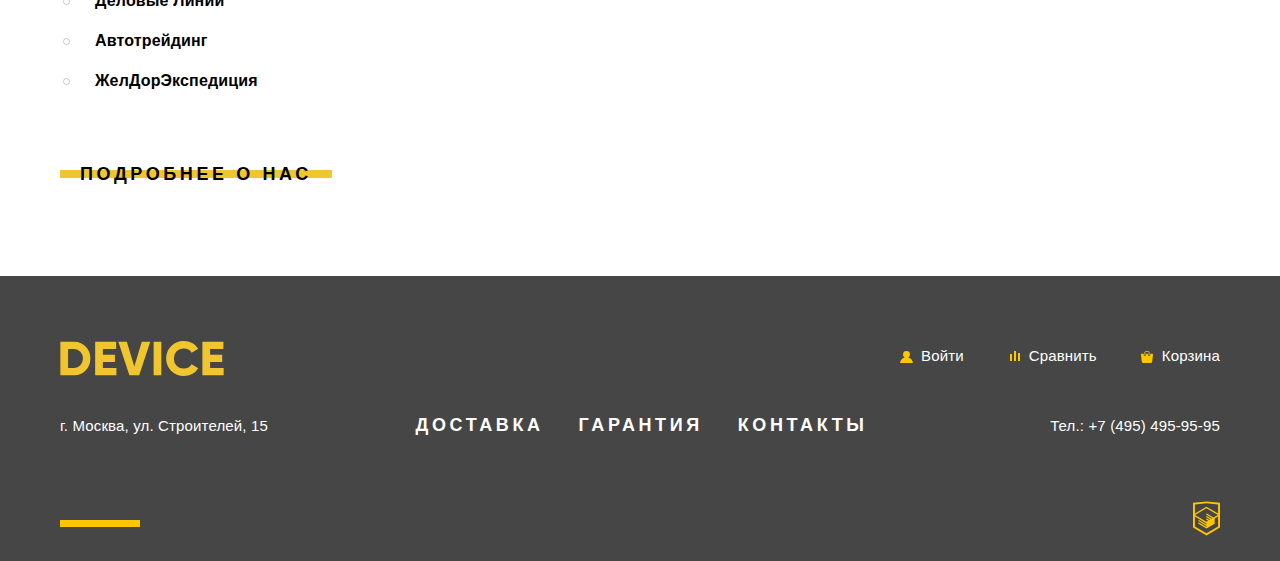
==== commit 244a55dd: "Стилизация декоративных элементов на главной" ====
--- a/index.html
+++ b/index.html
@@ -8,54 +8,67 @@
   <link href="css/style.css" rel="stylesheet">
 </head>
 
-<body>
-  <div class="container">
-    <header class="main-header">
-      <a class="main-header-logo">
-        <img src="img/general/logo-device.svg" width="163" height="35" alt="Логотип Device">
-      </a>
-      <div class="main-header-wrapper">
-        <form class="search-form" action="https://echo.htmlacademy.ru/" method="post">
-          <label class="visually-hidden" for="search">Поиск по сайту</label>
-          <input class="search-input" type="search" placeholder="Поиск по сайту" name="search" id="search">
-          <button class="search-button" type="submit">Найти</button>
-        </form>
-
-        <ul class="user-list">
-          <li class="user-item user-login">
-            <a class="login-link" href="#">Войти</a>
-          </li>
-          <li class="user-item">
-            <a class="compare-link" href="#">Сравнить</a>
-          </li>
-          <li class="user-item">
-            <a class="cart-link" href="#">Корзина</a>
-          </li>
-        </ul>
-      </div>
-
+<body class="index-page">
+
+  <header class="main-header">
+    <div class="container">
       <nav class="main-navigation">
+        <a class="main-header-logo">
+          <img src="img/general/logo-device.svg" width="163" height="35" alt="Логотип Device">
+        </a>
+        <div class="main-header-wrapper">
+          <form class="search-form" action="https://echo.htmlacademy.ru/" method="post">
+            <label class="visually-hidden" for="search">Поиск по сайту</label>
+            <input class="search-input" type="search" placeholder="Поиск по сайту" name="search" id="search">
+            <button class="search-button" type="submit">Найти</button>
+          </form>
+
+          <ul class="user-list">
+            <li class="user-item user-login">
+              <a class="login-link" href="#">Войти</a>
+            </li>
+            <li class="user-item">
+              <a class="compare-link" href="#">Сравнить</a>
+            </li>
+            <li class="user-item">
+              <a class="cart-link" href="#">Корзина</a>
+            </li>
+          </ul>
+        </div>
+
         <ul class="navigation-list">
-          <li class="navigation-item dropdown">
-            <a class="navigation-link" href="catalog.html">Каталог товаров</a>
+          <li class="navigation-item">
+            <a class="navigation-link dropdown" href="catalog.html">Каталог товаров</a>
             <ul class="dropdown-list">
-              <li class="dropdown-item">
-                <a href="#">Виртуальная реальность</a>
+              <li class="dropdown-list-section">
+                <ul class="dropdown-list-col">
+                  <li class="dropdown-item">
+                    <a class="dropdown-link" href="#">Виртуальная реальность</a>
+                  </li>
+                  <li class="dropdown-item">
+                    <a class="dropdown-link" href="catalog.html">Моноподы для селфи</a>
+                  </li>
+                  <li class="dropdown-item">
+                    <a class="dropdown-link" href="#">Экшн-камеры</a>
+                  </li>
+                </ul>
               </li>
-              <li class="dropdown-item">
-                <a href="catalog.html">Моноподы для селфи</a>
+              <li class="dropdown-list-section">
+                <ul class="dropdown-list-col">
+                  <li class="dropdown-item">
+                    <a class="dropdown-link" href="#">Фитнес-браслеты</a>
+                  </li>
+                  <li class="dropdown-item">
+                    <a class="dropdown-link" href="#">Умные часы</a>
+                  </li>
+                </ul>
               </li>
-              <li class="dropdown-item">
-                <a href="#">Экшн-камеры</a>
-              </li>
-              <li class="dropdown-item">
-                <a href="#">Фитнес-браслеты</a>
-              </li>
-              <li class="dropdown-item">
-                <a href="#">Умные часы</a>
-              </li>
-              <li class="dropdown-item">
-                <a href="#">Квадрокоптеры</a>
+              <li class="dropdown-list-section">
+                <ul class="dropdown-list-col">
+                  <li class="dropdown-item">
+                    <a class="dropdown-link" href="#">Квадрокоптеры</a>
+                  </li>
+                </ul>
               </li>
             </ul>
           </li>
@@ -70,9 +83,9 @@
           </li>
         </ul>
       </nav>
-
-    </header>
-  </div>
+    </div>
+  </header>
+
 
   <main>
     <h1 class="visually-hidden">Магазин цифровой техники "Девайс"</h1>
@@ -97,12 +110,12 @@
               <img src="img/index/slider-1.png" width="384" height="486" alt="селфи палка">
             </div>
             <div class="slider-description">
-              <h3 class="slider-title">Делай селфи, как Бен Стиллер!</h3>
+              <h3 class="slider-title">Делай селфи, <br>как Бен Стиллер!</h3>
               <p>
                 Самая длинная палка для селфи доступна в нашем магазине.
                 Восемь (Восемь, Карл!) метров длиной и весом всего 5 килограмм.
               </p>
-              <a class="button" href="#">Подробнее</a>
+              <a class="button slider-link" href="#">Подробнее</a>
               <table class="slider-table">
                 <tr>
                   <td>8,5 м</td>
@@ -170,22 +183,35 @@
         <h2 class="visually-hidden">Популярные товары</h2>
         <ul class="popular-list">
           <li class="popular-item">
-            <a href="#">Виртуальная реальность</a>
-          </li>
-          <li class="popular-item">
-            <a href="catalog.html">Моноподы для селфи</a>
-          </li>
-          <li class="popular-item">
-            <a href="#">Экшн-камеры</a>
-          </li>
-          <li class="popular-item">
-            <a href="#">Фитнес-браслеты</a>
-          </li>
-          <li class="popular-item">
-            <a href="#">Умные часы</a>
-          </li>
-          <li class="popular-item">
-            <a href="#">Квадрокоптеры</a>
+
+            <a class="popular-link popular-link--vr" href="#">
+              Виртуальная реальность
+            </a>
+          </li>
+          <li class="popular-item">
+            <a class="popular-link popular-link--mono" href="catalog.html">
+              Моноподы для селфи
+            </a>
+          </li>
+          <li class="popular-item">
+            <a class="popular-link popular-link--acam" href="#">
+              Экшн-камеры
+            </a>
+          </li>
+          <li class="popular-item">
+            <a class="popular-link popular-link--fitb" href="#">
+              Фитнес-браслеты
+            </a>
+          </li>
+          <li class="popular-item">
+            <a class="popular-link popular-link--watch" href="#">
+              Умные часы
+            </a>
+          </li>
+          <li class="popular-item">
+            <a class="popular-link popular-link--quad" href="#">
+              Квадрокоптеры
+            </a>
           </li>
         </ul>
       </div>
@@ -196,16 +222,16 @@
         <h2 class="visually-hidden">Производители</h2>
         <ul class="brands-list">
           <li class="brands-item">
-            <img class="brands-image" src="img/index/brand-1.png" width="260" height="100" alt="DJI">
+            <img class="brands-image" src="img/index/brand-1.jpg" width="260" height="100" alt="DJI">
           </li>
           <li class="brands-item">
-            <img class="brands-image" src="img/index/brand-2.png" width="260" height="100" alt="SP Gadgets">
+            <img class="brands-image" src="img/index/brand-2.jpg" width="260" height="100" alt="SP Gadgets">
           </li>
           <li class="brands-item">
-            <img class="brands-image" src="img/index/brand-3.png" width="260" height="100" alt="Go Pro">
+            <img class="brands-image" src="img/index/brand-3.jpg" width="260" height="100" alt="Go Pro">
           </li>
           <li class="brands-item">
-            <img class="brands-image" src="img/index/brand-4.png" width="260" height="100" alt="HTC Vive">
+            <img class="brands-image" src="img/index/brand-4.jpg" width="260" height="100" alt="HTC Vive">
           </li>
         </ul>
       </div>
@@ -229,8 +255,7 @@
         <section class="contacts">
           <h2>Контакты</h2>
           <p>Вы можете забрать товар сами, заехав в наш офис. Заодно, вы сможете проверить работоспособность покупки.
-            Всякое
-            бывает.</p>
+            Всякое бывает.</p>
           <img src="img/index/map.jpg" alt="Где мы находимся" width="560" height="222">
           <a class="button" href="#">Напишите нам</a>
         </section>
@@ -240,22 +265,23 @@
 
   <footer class="main-footer">
     <div class="container">
-      <div class="footer-top-wrapper"><a class="footer-logo">
+      <div class="footer-top-wrapper">
+        <a class="footer-logo">
           <svg class="footer-logo-image" xmlns="http://www.w3.org/2000/svg" viewBox="0 0 164 35" width="164"
             height="35">
             <path
               d="m0.35 0.7v33.6h13.532a15.723 15.723 0 0 0 11.72-4.824 16.464 16.464 0 0 0 4.712-11.976 16.465 16.465 0 0 0-4.712-11.976 15.723 15.723 0 0 0-11.72-4.824zm7.733 26.208v-18.819h5.8a8.648 8.648 0 0 1 6.5 2.568 9.412 9.412 0 0 1 2.489 6.84 9.41 9.41 0 0 1-2.489 6.84 8.646 8.646 0 0 1-6.5 2.568h-5.8zm34.8-5.952h12.082v-7.3h-12.086v-5.567h13.291v-7.389h-21.024v33.6h21.265v-7.392h-13.532v-5.952zm36.343 13.344 11.019-33.6h-8.458l-7.491 24.72-7.491-24.72h-8.457l11.019 33.6zm14.4 0h7.733v-33.6h-7.733zm38.615-1.416a15.514 15.514 0 0 0 6.041-5.688l-6.67-3.84a7.488 7.488 0 0 1-3.165 3.024 9.874 9.874 0 0 1-4.664 1.1 9.594 9.594 0 0 1-7.177-2.736 9.907 9.907 0 0 1-2.682-7.248 9.908 9.908 0 0 1 2.682-7.248 9.594 9.594 0 0 1 7.177-2.736 9.914 9.914 0 0 1 4.64 1.08 7.6 7.6 0 0 1 3.189 3.048l6.67-3.84a15.881 15.881 0 0 0-6.09-5.688 17.419 17.419 0 0 0-8.409-2.088 17.12 17.12 0 0 0-17.592 17.472 17.12 17.12 0 0 0 17.589 17.476 17.519 17.519 0 0 0 8.458-2.088zm17.881-11.928h12.082v-7.3h-12.085v-5.567h13.29v-7.389h-21.022v33.6h21.264v-7.392h-13.532v-5.952z" />
           </svg>
         </a>
-        <ul class="user-list">
-          <li class="user-item">
-            <a href="#">Войти</a>
-          </li>
-          <li class="user-item">
-            <a href="#">Сравнить</a>
-          </li>
-          <li class="user-item">
-            <a href="#">Корзина</a>
+        <ul class="footer-user-list">
+          <li class="footer-user-item">
+            <a class="footer-login-link" href="#">Войти</a>
+          </li>
+          <li class="footer-user-item">
+            <a class="footer-compare-link" href="#">Сравнить</a>
+          </li>
+          <li class="footer-user-item">
+            <a class="footer-cart-link" href="#">Корзина</a>
           </li>
         </ul>
       </div>
@@ -274,24 +300,36 @@
         </ul>
         <a class="phone-link" href="tel:+74954959595" rel="nofollow">Тел.: +7 (495) 495-95-95</a>
       </div>
-      <div class="footer-social">
+      <div class="footer-bottom-wrapper">
         <ul class="social-list">
           <li class="social-item">
-            <a class="social-link social-link--fb" href="#" aria-label="Девайс на Фэйсбук">Фейсбук</a>
+            <a class="social-link social-link--fb" href="#" aria-label="Девайс на Фэйсбук">
+              <span class="visually-hidden">Фэйсбук</span>
+            </a>
           </li>
           <li class="social-item">
-            <a class="social-link social-link--inst" href="#" aria-label="Девайс в Инстаграм">Инстаграм</a>
+            <a class="social-link social-link--inst" href="#" aria-label="Девайс в Инстаграм">
+              <span class="visually-hidden">Инстаграм</span>
+            </a>
           </li>
           <li class="social-item">
-            <a class="social-link social-link--tw" href="#" aria-label="Девайс в Твиттер">Твиттер</a>
-          </li>
-        </ul>
-      </div>
-      <p class="footer-copyright">
-        <a href="https://htmlacademy.ru/intensive/htmlcss" aria-label="Страница интенсива HTMLAcademy">
-          <img src="img/general/logo-html.svg" width="27" height="35" alt="Логотип HTMLAcademy">
-        </a>
-      </p>
+            <a class="social-link social-link--tw" href="#" aria-label="Девайс в Твиттер">
+              <span class="visually-hidden">Твиттер</span>
+            </a>
+          </li>
+        </ul>
+        <p class="footer-copyright">
+          <a class="copyright-link" href="https://htmlacademy.ru/intensive/htmlcss"
+            aria-label="Страница интенсива HTMLAcademy">
+            <svg class="copyright-image" xmlns="http://www.w3.org/2000/svg" width="27" height="35"
+              viewBox="0 0 26.943 34.09">
+              <path
+                d="M13.62.017L13.472 0 0 1.412v24.661l13.473 8.017 13.43-7.99.042-.025V1.412L13.62.017zm11.399 12.11L13.495 5.334l-.001-.104-.087.05-.088-.056v.109L1.925 12.118V3.147l11.548-1.212L25.02 3.147v8.98zm-11.614-5.34L24.923 13.5l-4.479 2.64-7.093-4.221-.014 1.415 5.904 3.513-.86.507-5.03-2.992-.014 1.415 3.827 2.275-.782.523-3.031-1.787-.014 1.413 1.853 1.091-1.8 1.081-11.356-6.751 11.371-6.835zm-11.48 8.34l11.411 6.791.016 1.044-7.942-4.728-.015 1.416 7.979 4.795.018 1.076-7.973-4.74-.013 1.414 8.021 4.822.046.025 8.143-4.872-.011-5.177 3.415-2.036v10.021L13.472 31.85 1.925 24.979v-9.852z" />
+            </svg>
+
+          </a>
+        </p>
+      </div>
     </div>
   </footer>
 
--- a/css/style.css
+++ b/css/style.css
@@ -45,7 +45,7 @@
 *,
 *::before,
 *::after {
-  box-sizing: inherit;
+  box-sizing: border-box;
 }
 
 body {
@@ -69,6 +69,11 @@
   color: #000000;
 }
 
+img {
+  max-width: 100%;
+  height: auto;
+}
+
 .container {
   width: 1200px;
   margin: 0 auto;
@@ -76,6 +81,9 @@
 }
 
 .button {
+  display: inline-block;
+  padding: 10px 40px;
+
   font-family: "Gilroy", Arial, sans-serif;
   font-size: 18px;
   line-height: 24px;
@@ -100,7 +108,9 @@
   color: rgba(0, 0, 0, 0.3);
 }
 
-.visually-hidden {
+.visually-hidden:not(:focus):not(:active),
+input[type="checkbox"].visually-hidden,
+input[type="radio"].visually-hidden {
   position: absolute;
 
   width: 1px;
@@ -109,22 +119,28 @@
   border: 0;
   padding: 0;
 
+  white-space: nowrap;
+
+  clip-path: inset(100%);
   clip: rect(0 0 0 0);
   overflow: hidden;
 }
 
 /* Header */
-
 .main-header {
-  padding-left: 60px;
-  padding-right: 60px;
-
+  padding-top: 40px;
+}
+
+.main-navigation {
+  position: relative;
   background-color: #f7e296;
+  padding: 0 60px;
 }
 
 .user-list,
 .navigation-list,
-.dropdown-list {
+.dropdown-list,
+.dropdown-list-col {
   margin: 0;
   padding: 0;
 
@@ -133,25 +149,33 @@
 
 .main-header-logo {
   display: block;
-  padding-top: 20px;
-  padding-bottom: 20px;
+  width: 163px;
+  position: relative;
+  top: -17px;
+}
+
+.inner-page .main-header-logo:hover,
+.inner-page .main-header-logo:focus {
+  opacity: 0.6;
+}
+
+.inner-page .main-header-logo:active {
+  opacity: 0.3;
 }
 
 .main-header-wrapper {
   display: flex;
   justify-content: space-between;
   align-items: center;
-  margin-bottom: 20px;
-}
-
-.search-form {
+  margin-bottom: 35px;
+}
+
+.user-list {
+  display: flex;
+  justify-content: space-between;
+  flex-wrap: wrap;
+
   width: 500px;
-}
-
-.user-list {
-  display: flex;
-  justify-content: space-between;
-  width: 500px
 }
 
 .user-item {
@@ -163,30 +187,98 @@
   margin-right: auto;
 }
 
+.login-link,
+.compare-link,
+.cart-link {
+  position: relative;
+
+  padding-left: 25px;
+}
+
+.login-link::before {
+  content: "";
+
+  position: absolute;
+  top: 4px;
+  left: 0;
+
+  width: 13px;
+  height: 12px;
+
+  background-image: url("../img/general/user.svg");
+  background-repeat: no-repeat;
+  background-position: 0 0;
+}
+
+.compare-link::before {
+  content: "";
+
+  position: absolute;
+  top: 6px;
+  left: 6px;
+
+  width: 13px;
+  height: 12px;
+
+  background-image: url("../img/general/compare.svg");
+  background-repeat: no-repeat;
+  background-position: 0 0;
+}
+
+.cart-link::before {
+  content: "";
+
+  position: absolute;
+  top: 3px;
+  left: 3px;
+
+  width: 13px;
+  height: 12px;
+
+  background-image: url("../img/general/cart.svg");
+  background-repeat: no-repeat;
+  background-position: 0 0;
+}
+
 .logout-link {
   margin-left: 15px;
   opacity: 0.3;
 }
 
+.login-link:hover,
+.login-link:focus,
+.compare-link:hover,
+.compare-link:focus,
+.cart-link:hover,
+.cart-link:focus {
+  opacity: 0.6;
+}
+
+.login-link:active,
+.compare-link:active,
+.cart-link:active {
+  opacity: 0.3;
+}
+
 .navigation-list {
   display: flex;
   justify-content: flex-start;
-  padding-bottom: 50px;
-}
-
+  flex-wrap: wrap;
+  padding-bottom: 45px;
+}
 
 .navigation-item {
-  margin-right: 40px;
+  margin-right: 35px;
 
 }
 
 .navigation-item:first-child {
+  position: relative;
   margin-right: auto;
-  width: 480px;
 }
 
 .navigation-item:last-child {
-  margin-left: auto;
+  margin-left: 65px;
   margin-right: 0;
 }
 
@@ -199,6 +291,91 @@
   text-transform: uppercase;
 }
 
+.navigation-link:hover,
+.navigation-link:focus {
+  opacity: 0.6;
+}
+
+.navigation-link:active {
+  opacity: 0.3;
+}
+
+.dropdown {
+  position: relative;
+}
+
+.dropdown::after {
+  content: "";
+
+  position: absolute;
+  top: 3px;
+  right: -27px;
+
+  width: 16px;
+  height: 16px;
+
+  opacity: 0.3;
+
+  background-image: url("../img/general/plus.svg");
+  background-repeat: no-repeat;
+  background-position: 0 0;
+}
+
+.dropdown-list {
+  position: absolute;
+  top: 35px;
+  left: -60px;
+  z-index: 1;
+
+  display: none;
+
+  width: 1160px;
+  padding-top: 20px;
+  padding-right: 60px;
+  padding-left: 60px;
+  padding-bottom: 42px;
+
+  background-color: #f7e296;
+}
+
+
+.dropdown:hover ~ .dropdown-list,
+.dropdown:focus ~ .dropdown-list {
+  display: flex;
+  justify-content: flex-start;
+  flex-wrap: wrap;
+}
+
+.dropdown-list-section {
+  margin-right: 60px;
+}
+
+.dropdown-list-section:last-child {
+  margin-right: 0;
+}
+
+.dropdown-link:hover,
+.dropdown-link:focus {
+  opacity: 0.6;
+}
+
+.dropdown-link:active {
+  opacity: 0.3;
+}
+
+.index-page .main-navigation::after {
+  content: "";
+
+  position: absolute;
+  bottom: -114px;
+  left: 0;
+
+  height: 114px;
+  width: 1160px;
+
+  background-color: #f7e296;
+}
+
 /* Main */
 /* Slider */
 
@@ -206,11 +383,40 @@
   margin-bottom: 80px;
 }
 
+.slider .container {
+  position: relative;
+}
+
 .slider-list {
   margin: 0;
   padding: 0;
 
   list-style: none;
+}
+
+.slider-controls {
+  position: absolute;
+  bottom: 150px;
+  right: 100px;
+}
+
+.slider-toggle {
+  margin-right: 12px;
+  border: none;
+  width: 12px;
+  height: 12px;
+  background-color: transparent;
+  background-image: url("../img/index/svg/slider-button-empty.svg");
+  background-repeat: no-repeat;
+  background-size: 12px 12px;
+}
+
+.slider-toggle:last-child {
+  margin-right: 0;
+}
+
+.slider-toggle--current {
+  background-image: url("../img/index/svg/slider-button.svg");
 }
 
 .slider-item {
@@ -232,6 +438,10 @@
 }
 
 .slider-title {
+  margin: 0;
+  margin-bottom: 20px;
+  padding-top: 82px;
+
   font-family: "Gilroy", Arial, sans-serif;
   font-size: 47px;
   line-height: 56px;
@@ -240,7 +450,18 @@
 }
 
 .slider-description p {
+  margin: 0;
+  margin-bottom: 40px;
+
   color: #464646;
+}
+
+.slider-link {
+  margin-bottom: 45px;
+}
+
+.slider-table {
+  width: 100%;
 }
 
 .slider-table td {
@@ -252,6 +473,7 @@
 }
 
 .slider-table th {
+  text-align: left;
   font-size: 13px;
   line-height: 20px;
   font-weight: 300;
@@ -265,25 +487,110 @@
 
 .popular-list {
   display: flex;
-  justify-content: space-between;
+  justify-content: flex-start;
+  flex-wrap: wrap;
+
   margin: 0;
   padding: 0;
 
   list-style: none;
 }
 
-.popular-list a {
+.popular-item {
+  width: 160px;
+  padding-top: 200px;
+  margin-right: 40px;
+}
+
+.popular-item:last-child {
+  margin-right: 0;
+}
+
+.popular-link {
+  position: relative;
+
   font-family: "Gilroy", Arial, sans-serif;
   font-size: 18px;
   line-height: 24px;
   font-weight: 800;
-  letter-spacing: 0.18px;
+  letter-spacing: 0.17px;
+
+}
+
+.popular-link::before {
+  content: "";
+
+  position: absolute;
+  top: -195px;
+  left: 0;
+
+  width: 160px;
+  height: 160px;
+
+  background-color: rgba(240, 197, 46, 0.5);
+}
+.popular-link::after {
+  content: "";
+
+  position: absolute;
+  top: -195px;
+  left: 0;
+
+  width: 160px;
+  height: 160px;
+
+  background-repeat: no-repeat;
+  background-position: 50% 50%;
+}
+
+.popular-link--vr::after {
+  background-image: url("../img/index/svg/popular-1.svg");
+  background-size: 97px 55px;
+}
+
+.popular-link--mono::after {
+  background-image: url("../img/index/svg/popular-2.svg");
+  background-size: 86px 117px;
+  background-position: 50% 100%;
+}
+
+.popular-link--acam::after {
+  background-image: url("../img/index/svg/popular-3.svg");
+  background-size: 71px 87px;
+}
+
+.popular-link--fitb::after {
+  background-image: url("../img/index/svg/popular-4.svg");
+  background-size: 107px 65px;
+}
+
+.popular-link--watch::after {
+  background-image: url("../img/index/svg/popular-5.svg");
+  background-size: 56px 98px;
+}
+
+.popular-link--quad::after {
+  background-image: url("../img/index/svg/popular-6.svg");
+  background-size: 132px 69px;
+}
+
+.popular-link:hover::before,
+.popular-link:focus::before {
+  background-color: rgba(240, 197, 46, 1);
+}
+
+.popular-link:active {
+  color: rgba(0, 0, 0, 0.3);
+}
+
+.popular-link:active::after {
+  opacity: 0.3;
 }
 
 /* Brands */
 
 .brands {
-  margin-bottom: 80px;
+  margin-bottom: 85px;
 }
 
 .brands-list {
@@ -313,6 +620,9 @@
 }
 
 .index-columns h2{
+  margin: 0;
+  margin-bottom: 42px;
+
   font-family: "Gilroy", Arial, sans-serif;
   font-size: 47px;
   line-height: 48px;
@@ -321,14 +631,82 @@
 }
 
 .index-columns p {
+  margin: 0;
+  margin-bottom: 30px;
+
+  letter-spacing: normal;
+
   color: #464646;
 }
 
+.company-info {
+  position: relative;
+  padding-top: 50px;
+  margin-right: 40px;
+  width: 560px;
+}
+
+.company-info p {
+  width: 475px;
+}
+
 .company-partners {
+  padding: 35px 15px;
+
   font-family: "Gilroy", Arial, sans-serif;
   font-size: 16px;
   line-height: 40px;
   font-weight: 800;
+
+  list-style: none;
+}
+
+.company-partners li {
+  position: relative;
+  padding-left: 20px;
+}
+
+.company-partners li::before {
+  position: absolute;
+  left: -12px;
+  top: 17px;
+
+  content: "";
+
+  width: 7px;
+  height: 7px;
+  border: 1px solid #000000;
+  border-radius: 50%;
+
+  opacity: 0.2;
+}
+
+.company-info .button {
+  padding: 10px 20px;
+}
+
+.contacts {
+  position: relative;
+  padding-top: 50px;
+  width: 560px;
+}
+
+.contacts img {
+  padding-top: 10px;
+  margin-bottom: 55px;
+}
+
+.company-info::before,
+.contacts::before {
+  position: absolute;
+  top: 0px;
+
+  content: "";
+
+  width: 80px;
+  height: 7px;
+
+  background-color: #000000;
 }
 
 /* Footer */
@@ -347,11 +725,89 @@
 .footer-logo-image {
   fill: #f0c52e;
 }
+
 .footer-top-wrapper {
   display: flex;
   justify-content: space-between;
   align-items: center;
-  padding-top: 60px;
+
+  padding-top: 65px;
+  margin-bottom: 10px;
+}
+
+.footer-user-list {
+  display: flex;
+  flex-wrap: wrap;
+  align-self: flex-start;
+  margin: 0;
+  padding: 0;
+
+  list-style: none;
+}
+
+.footer-user-item {
+  margin-right: 40px;
+}
+
+.footer-user-item:last-child {
+  margin-right: 0;
+}
+
+.footer-login-link,
+.footer-compare-link,
+.footer-cart-link {
+  position: relative;
+
+  padding-left: 25px;
+}
+
+.footer-login-link::before {
+  content: "";
+
+  position: absolute;
+  top: 4px;
+  left: 4px;
+
+  width: 13px;
+  height: 12px;
+
+  background-image: url("../img/general/footer-user.svg");
+  background-repeat: no-repeat;
+}
+
+.footer-compare-link::before {
+  content: "";
+
+  position: absolute;
+  top: 4px;
+  left: 6px;
+
+  width: 10px;
+  height: 10px;
+
+  background-image: url("../img/general/footer-compare.svg");
+  background-repeat: no-repeat;
+}
+
+.footer-cart-link::before {
+  content: "";
+
+  position: absolute;
+  top: 4px;
+  left: 4px;
+
+  width: 12px;
+  height: 12px;
+
+  background-image: url("../img/general/footer-cart.svg");
+  background-repeat: no-repeat;
+}
+
+.footer-middle-wrapper {
+  display: flex;
+  justify-content: space-between;
+  align-items: center;
+  margin-bottom: 30px;
 }
 
 .footer-nav-list,
@@ -362,20 +818,13 @@
   list-style: none;
 }
 
-.footer-middle-wrapper {
+.footer-nav-list {
   display: flex;
   justify-content: space-between;
-  align-items: center;
-}
-
-.footer-nav-list {
-  display: flex;
-  justify-content: space-between;
-
 }
 
 .footer-nav-item {
-  margin-right: 30px;
+  margin-right: 35px;
 }
 
 .footer-nav-link {
@@ -388,7 +837,93 @@
 
   color: #ffffff;
 }
+
+.footer-bottom-wrapper {
+  display: flex;
+  justify-content: space-between;
+  align-items: center;
+}
+
+.footer-bottom-wrapper::before {
+  content: "";
+
+  width: 80px;
+  height: 7px;
+
+  background-color: #ffc600;
+}
+
+.social-list {
+  margin: 0;
+  margin-left: -55px;
+  padding: 0;
+
+  display: flex;
+  justify-content: flex-start;
+  flex-wrap: wrap;
+}
+
+.social-item {
+  margin-right: 20px;
+}
+
+.social-item:last-child {
+  margin-right: 0;
+}
+
+.social-link {
+  display: block;
+  width: 32px;
+  height: 32px;
+
+  opacity: 0.3;
+}
+
+.social-link--fb {
+  background-image: url("../img/general/fb.svg");
+}
+
+.social-link--inst {
+  background-image: url("../img/general/instagram.svg");
+}
+
+.social-link--tw {
+  background-image: url("../img/general/twitter.svg");
+}
+
+.social-link:hover,
+.social-link:focus {
+  opacity: 0.6;
+}
+
+.social-link:active {
+  opacity: 0.1;
+}
+
+.copyright-link {
+  opacity: 1;
+}
+
+.copyright-link:hover,
+.copyright-link:focus {
+  opacity: 0.6;
+}
+
+.copyright-link:active {
+  opacity: 0.3;
+}
+
+.copyright-image {
+  fill: #ffc600;
+}
+
 /* Inner page */
+
+.heading-wrapper {
+  padding-left: 60px;
+  padding-right: 60px;
+  margin-bottom: 50px;
+}
 
 .page-title {
   font-family: "Gilroy", Arial, sans-serif;
@@ -401,7 +936,21 @@
 /* breadcrumbs */
 
 .breadcrumbs-list {
+  display: flex;
+  justify-content: flex-start;
+
+  margin: 0;
+  padding: 0;
+
   list-style: none;
+}
+
+.breadcrumbs-item {
+  margin-right: 15px;
+}
+
+.breadcrumbs-item:last-child {
+  margin-right: 0;
 }
 
 .breadcrumbs-link {
@@ -411,7 +960,18 @@
   color: rgba(0, 0, 0, 0.3);
 }
 
+.catalog-columns .container {
+  display: flex;
+  justify-content: space-between;
+
+  padding: 0 60px;
+}
+
 /* filters */
+
+.filters {
+  width: 240px;
+}
 
 .filter fieldset {
   border: 0;
@@ -430,8 +990,23 @@
 
 /* catalog */
 
+.catalog {
+  width: 835px;
+}
+
 .catalog-list {
+  display: flex;
+  justify-content: flex-start;
+  flex-wrap: wrap;
+
+  margin: 0;
+  padding: 0;
+
   list-style: none;
+}
+
+.catalog-item {
+  margin-right: 40px;
 }
 
 .product-compare-link {
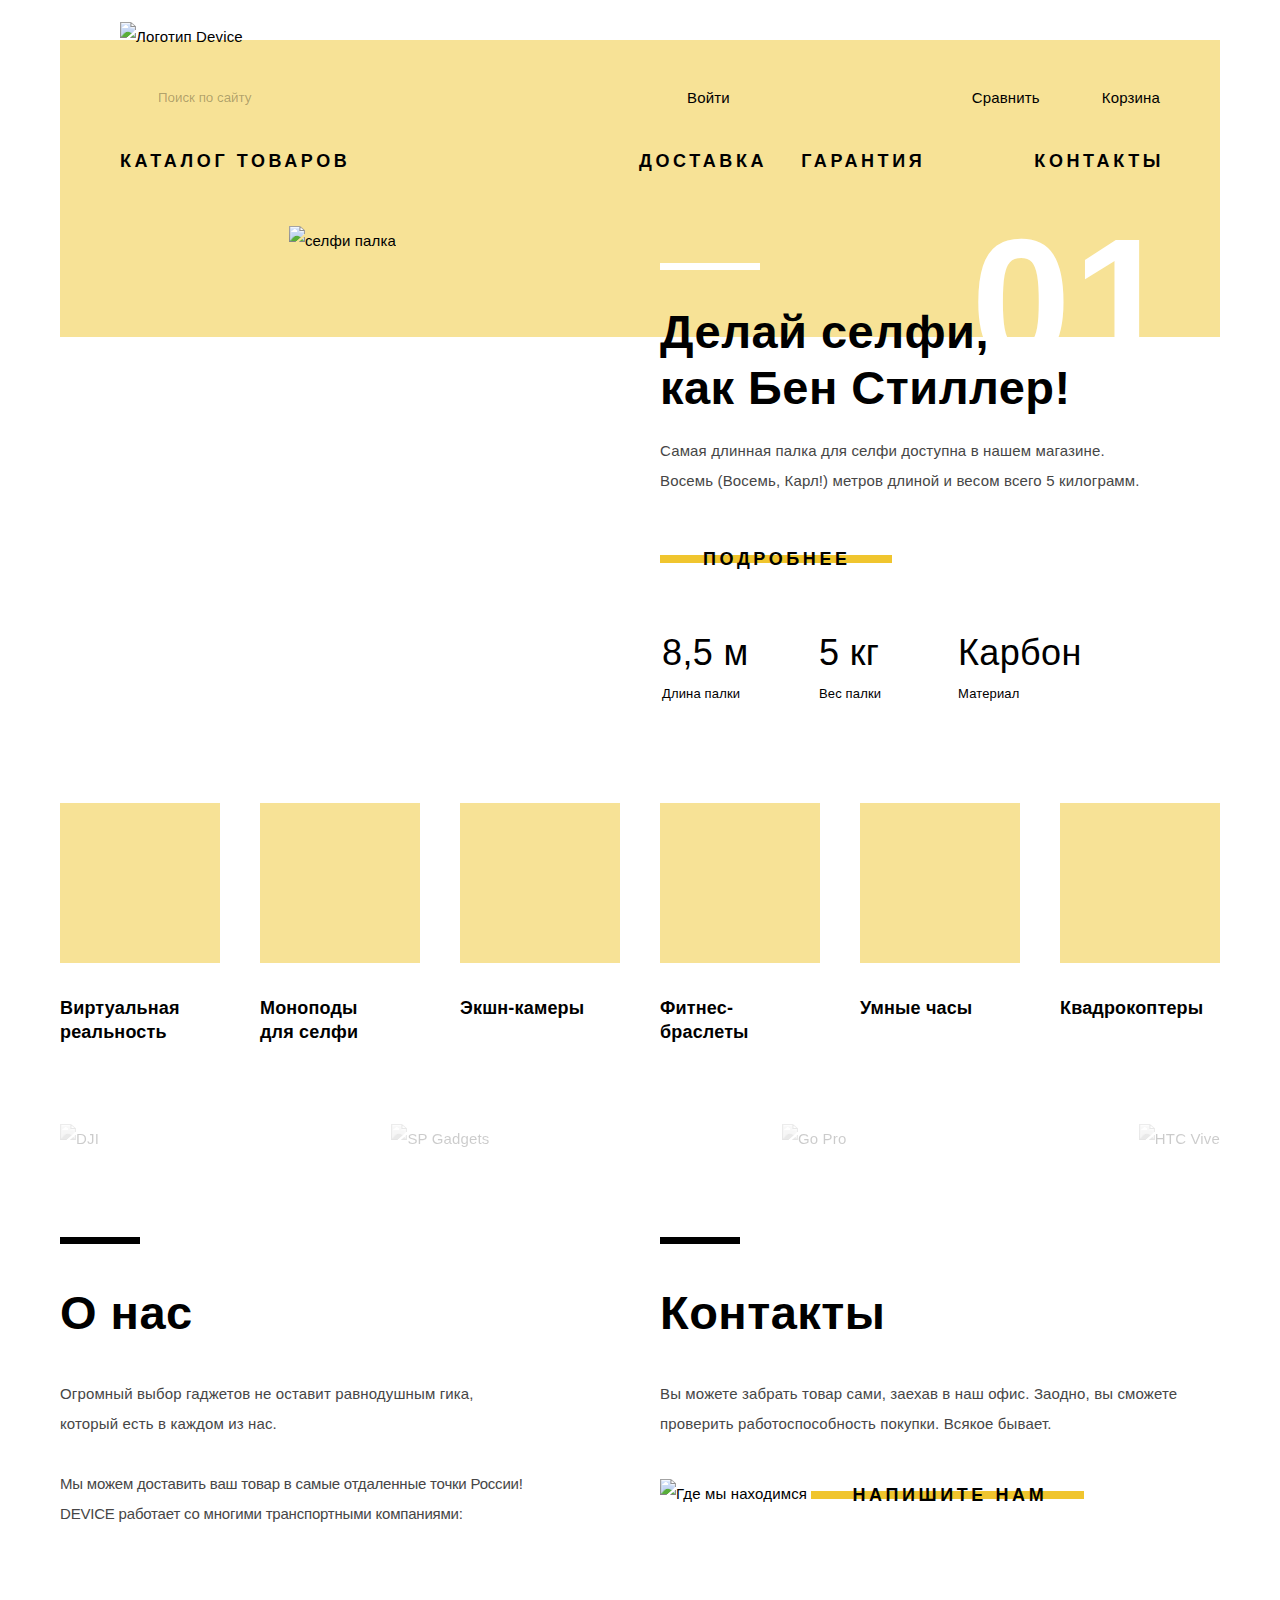
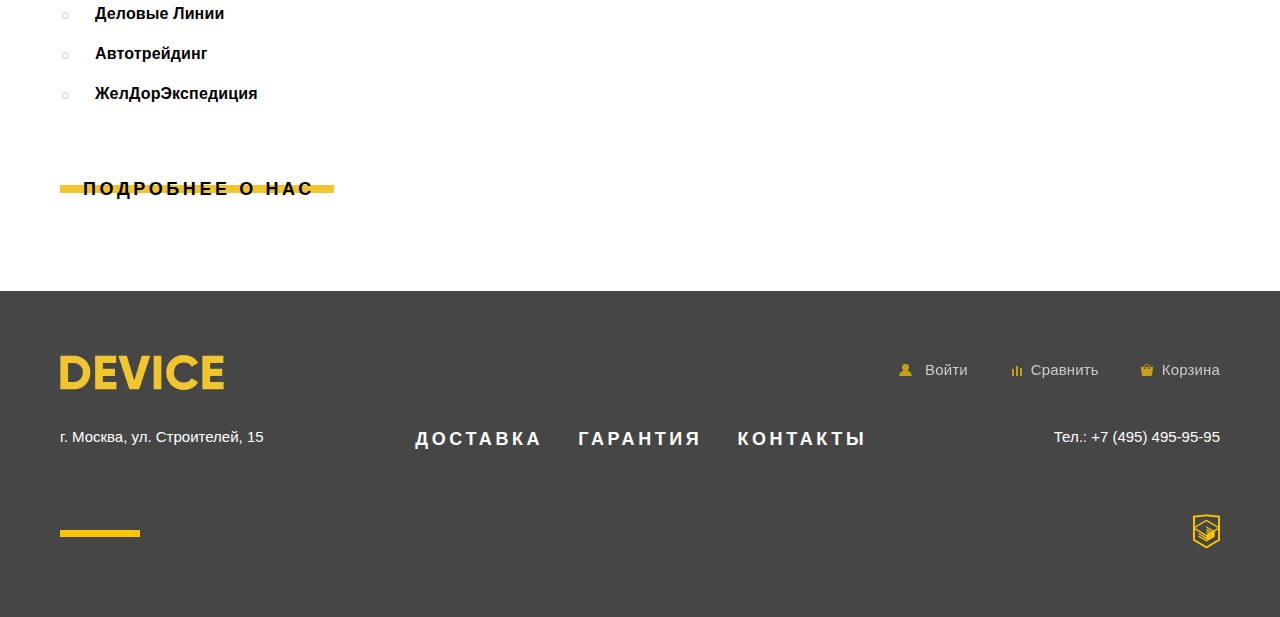
==== commit 24743151: "Правки по замечаниям" ====
--- a/index.html
+++ b/index.html
@@ -19,7 +19,7 @@
         <div class="main-header-wrapper">
           <form class="search-form" action="https://echo.htmlacademy.ru/" method="post">
             <label class="visually-hidden" for="search">Поиск по сайту</label>
-            <input class="search-input" type="search" placeholder="Поиск по сайту" name="search" id="search">
+            <input class="search-input" type="search" placeholder="Поиск по сайту" name="search" id="search" required>
             <button class="search-button" type="submit">Найти</button>
           </form>
 
@@ -37,8 +37,8 @@
         </div>
 
         <ul class="navigation-list">
-          <li class="navigation-item">
-            <a class="navigation-link dropdown" href="catalog.html">Каталог товаров</a>
+          <li class="navigation-item dropdown">
+            <a class="navigation-link" href="catalog.html">Каталог товаров</a>
             <ul class="dropdown-list">
               <li class="dropdown-list-section">
                 <ul class="dropdown-list-col">
@@ -136,7 +136,7 @@
               <img src="img/index/slider-2.png" width="345" height="485" alt="Фитнес-браслет">
             </div>
             <div class="slider-description">
-              <h3 class="slider-title">Худеем правильно!</h3>
+              <h3 class="slider-title">Худеем <br>правильно!</h3>
               <p>
                 Мотивирующие фитнес-браслеты помогут найти в себе силы не пропускать занятия и соблюдать диету.
               </p>
@@ -183,39 +183,28 @@
         <h2 class="visually-hidden">Популярные товары</h2>
         <ul class="popular-list">
           <li class="popular-item">
-
-            <a class="popular-link popular-link--vr" href="#">
-              Виртуальная реальность
-            </a>
-          </li>
-          <li class="popular-item">
-            <a class="popular-link popular-link--mono" href="catalog.html">
-              Моноподы для селфи
-            </a>
-          </li>
-          <li class="popular-item">
-            <a class="popular-link popular-link--acam" href="#">
-              Экшн-камеры
-            </a>
-          </li>
-          <li class="popular-item">
-            <a class="popular-link popular-link--fitb" href="#">
-              Фитнес-браслеты
-            </a>
-          </li>
-          <li class="popular-item">
-            <a class="popular-link popular-link--watch" href="#">
-              Умные часы
-            </a>
-          </li>
-          <li class="popular-item">
-            <a class="popular-link popular-link--quad" href="#">
-              Квадрокоптеры
-            </a>
+            <a class="popular-link popular-link--vr" href="#">Виртуальная реальность</a>
+          </li>
+          <li class="popular-item">
+            <a class="popular-link popular-link--mono" href="catalog.html">Моноподы <br>для селфи</a>
+          </li>
+          <li class="popular-item">
+            <a class="popular-link popular-link--acam" href="#">Экшн-камеры</a>
+          </li>
+          <li class="popular-item">
+            <a class="popular-link popular-link--fitb" href="#">Фитнес-браслеты</a>
+          </li>
+          <li class="popular-item">
+            <a class="popular-link popular-link--watch" href="#">Умные часы</a>
+          </li>
+          <li class="popular-item">
+            <a class="popular-link popular-link--quad" href="#">Квадрокоптеры</a>
           </li>
         </ul>
       </div>
     </section>
+
+    <!-- Тут будет секция услуг -->
 
     <section class="brands">
       <div class="container">
@@ -242,7 +231,7 @@
         <section class="company-info">
           <h2>О нас</h2>
           <p>Огромный выбор гаджетов не оставит равнодушным гика, который есть в каждом из нас.</p>
-          <p>Мы можем доставить ваш товар в самые отдаленные точки России! DEVICE работает со многими транспортными
+          <p class="delivery-partners">Мы можем доставить ваш товар в самые отдаленные точки России! DEVICE работает со многими транспортными
             компаниями:</p>
           <ul class="company-partners">
             <li>Деловые Линии</li>
@@ -337,26 +326,38 @@
     <h2 class="visually-hidden">Форма обратной связи</h2>
 
     <form class="feedback-form" action="https://echo.htmlacademy.ru/" method="post">
-      <div class="feedback-form-section">
-        <label for="fullname">Ваше имя:</label>
-        <input type="text" name="fullname" placeholder="Имя Фамилия" id="fullname">
-        <label for="email">Ваш e-mail:</label>
-        <input type="email" name="email" placeholder="email@example.com" id="email">
-      </div>
-      <div class="feedback-form-section">
-        <label for="message">Текст письма:</label>
-        <textarea name="message" id="message"></textarea>
-      </div>
+      <div class="feedback-form-wrapper">
+        <div class="feedback-form-section">
+          <label for="fullname">Ваше имя:</label>
+          <input type="text" name="fullname" placeholder="Имя Фамилия" id="fullname">
+        </div>
+        <div class="feedback-form-section">
+          <label for="email">Ваш e-mail:</label>
+          <input type="email" name="email" placeholder="email@example.com" id="email">
+        </div>
+      </div>
+      <div class="feedback-form-wrapper">
+
+        <div class="feedback-form-section feedback-form-textarea">
+          <label for="message">Текст письма:</label>
+          <textarea name="message" placeholder="В свободной форме" id="message"></textarea>
+        </div>
+      </div>
+
       <button class="button" type="submit">Отправить</button>
     </form>
-    <button type="button" aria-label="Закрыть окно">Закрыть</button>
+    <button class="button-close" type="button" aria-label="Закрыть окно">
+      <span class="visually-hidden">Закрыть</span>
+    </button>
   </section>
 
   <section class="modal modal-map">
     <h2 class="visually-hidden">Где мы находимся</h2>
     <img src="img/index/map-popup.jpg" width="960" height="559"
       alt="Офис находится по адресу город Москва, улица Строителей, 15">
-    <button type="button" aria-label="Закрыть окно">Закрыть</button>
+    <button class="button-close" type="button" aria-label="Закрыть окно">
+      <span class="visually-hidden">Закрыть</span>
+    </button>
   </section>
 </body>
 
--- a/css/style.css
+++ b/css/style.css
@@ -1,36 +1,40 @@
 /* Подключение шрифтов */
 
 @font-face {
-  font-family: "Gilroy";
   font-style: normal;
   font-weight: 300;
+  font-family: "Gilroy";
+
   src: local("Gilroy Light"), local("Gilroy-Light"),
   url("../fonts/gilroylight.woff2") format("woff2"),
   url("../fonts/gilroylight.woff") format("woff");
 }
 
 @font-face {
-  font-family: "Gilroy";
   font-style: normal;
   font-weight: 800;
+  font-family: "Gilroy";
+
   src: local("Gilroy ExtraBold"), local("Gilroy-ExtraBold"),
   url("../fonts/gilroyextrabold.woff2") format("woff2"),
   url("../fonts/gilroyextrabold.woff") format("woff");
 }
 
 @font-face {
-  font-family: "Open Sans";
   font-style: normal;
   font-weight: 300;
+  font-family: "Open Sans";
+
   src: local("Open Sans Light"), local("OpenSans-Light"),
   url("../fonts/opensanslight.woff2") format("woff2"),
   url("../fonts/opensanslight.woff") format("woff");
 }
 
 @font-face {
-  font-family: "Open Sans";
   font-style: normal;
   font-weight: 400;
+  font-family: "Open Sans";
+
   src: local("Open Sans Regular"), local("OpenSans-Regular"),
   url("../fonts/opensans.woff2") format("woff2"),
   url("../fonts/opensans.woff") format("woff");
@@ -53,20 +57,19 @@
   margin: 0;
   padding: 0;
 
-  font-family: "Open Sans", Arial, sans-serif;
+  font-weight: 300;
   font-size: 15px;
   line-height: 30px;
-  font-weight: 300;
+  font-family: "Open Sans", Arial, sans-serif;
+  color: #000000;
   letter-spacing: 0.15px;
 
+  background-color: #ffffff;
+}
+
+a {
   color: #000000;
-
-  background-color: #ffffff;
-}
-
-a {
   text-decoration: none;
-  color: #000000;
 }
 
 img {
@@ -82,20 +85,23 @@
 
 .button {
   display: inline-block;
-  padding: 10px 40px;
-
-  font-family: "Gilroy", Arial, sans-serif;
+  padding-top: 10px;
+  padding-right: 41px;
+  padding-bottom: 10px;
+  padding-left: 43px;
+
+  font-weight: 800;
   font-size: 18px;
   line-height: 24px;
-  font-weight: 800;
-  letter-spacing: 3.6px;
-
+  font-family: "Gilroy", Arial, sans-serif;
+  vertical-align: middle;
   text-align: center;
   color: #000000;
-  vertical-align: middle;
   text-transform: uppercase;
-
-  background-image: linear-gradient(0deg, #ffffff 40%, #f0c52e 40%, #f0c52e 60%, #ffffff 40%);
+  letter-spacing: 3.6px;
+
+  background-color: transparent;
+  background-image: linear-gradient(0deg, transparent 40%, #f0c52e 40%, #f0c52e 60%, transparent 40%);
   border: none;
 }
 
@@ -108,22 +114,21 @@
   color: rgba(0, 0, 0, 0.3);
 }
 
-.visually-hidden:not(:focus):not(:active),
-input[type="checkbox"].visually-hidden,
-input[type="radio"].visually-hidden {
+.visually-hidden {
   position: absolute;
 
   width: 1px;
   height: 1px;
   margin: -1px;
+  padding: 0;
+  overflow: hidden;
+
+  white-space: nowrap;
+
   border: 0;
-  padding: 0;
-
-  white-space: nowrap;
-
+
+  clip: rect(0 0 0 0);
   clip-path: inset(100%);
-  clip: rect(0 0 0 0);
-  overflow: hidden;
 }
 
 /* Header */
@@ -133,14 +138,17 @@
 
 .main-navigation {
   position: relative;
+
+  padding-top: 32px;
+  padding-right: 56px;
+  padding-bottom: 0;
+  padding-left: 60px;
+
   background-color: #f7e296;
-  padding: 0 60px;
 }
 
 .user-list,
-.navigation-list,
-.dropdown-list,
-.dropdown-list-col {
+.navigation-list {
   margin: 0;
   padding: 0;
 
@@ -148,10 +156,11 @@
 }
 
 .main-header-logo {
+  position: absolute;
+  top: -18px;
+
   display: block;
   width: 163px;
-  position: relative;
-  top: -17px;
 }
 
 .inner-page .main-header-logo:hover,
@@ -167,39 +176,114 @@
   display: flex;
   justify-content: space-between;
   align-items: center;
-  margin-bottom: 35px;
-}
+  margin-bottom: 23px;
+  padding-right: 4px;
+}
+
+.search-form {
+  display: flex;
+  flex-grow: 1;
+  justify-content: space-between;
+  margin-right: 100px;
+}
+
+.search-input {
+  position: relative;
+
+  flex-grow: 1;
+  padding-top: 18px;
+  padding-right: 15px;
+  padding-bottom: 17px;
+  padding-left: 38px;
+
+  background-color: transparent;
+  background-image: url("../img/general/search.svg");
+  background-repeat: no-repeat;
+  background-position: 3px 18px;
+  border: 0;
+  border-bottom: 2px solid transparent;
+}
+
+.search-input::placeholder {
+  color: rgba(0, 0, 0, 0.3);
+}
+
+.search-input:hover::placeholder {
+  color: rgba(0, 0, 0, 0.6);
+}
+
+.search-input:focus,
+.search-input:valid {
+  border-bottom: 2px solid #000000;
+}
+
+.search-input:invalid {
+  outline: none;
+}
+
+.search-button {
+  padding: 15px;
+
+  background-color: transparent;
+  border: 2px solid #000000;
+  visibility: hidden;
+}
+
+.search-input:focus ~ .search-button,
+.search-input:valid ~ .search-button {
+  visibility: visible;
+}
+
+.search-button:hover,
+.search-button:focus {
+  color: rgba(255, 255, 255, 1);
+
+  background-color: #000000;
+}
+
+.search-button:active {
+  color: rgba(255, 255, 255, 0.3);
+}
+
 
 .user-list {
   display: flex;
+  flex-wrap: wrap;
   justify-content: space-between;
-  flex-wrap: wrap;
-
   width: 500px;
 }
 
 .user-item {
-  margin-left: 40px;
+  margin-left: 38px;
 }
 
 .user-login {
+  margin-right: auto;
   margin-left: 0;
-  margin-right: auto;
 }
 
 .login-link,
 .compare-link,
 .cart-link {
   position: relative;
-
-  padding-left: 25px;
+}
+
+.login-link {
+  padding-left: 27px;
+}
+
+.compare-link {
+  padding-left: 28px;
+}
+
+.cart-link {
+  padding-left: 24px;
 }
 
 .login-link::before {
   content: "";
-
-  position: absolute;
-  top: 4px;
+  position: absolute;
+  top: 3px;
   left: 0;
 
   width: 13px;
@@ -212,10 +296,9 @@
 
 .compare-link::before {
   content: "";
-
-  position: absolute;
-  top: 6px;
-  left: 6px;
+  position: absolute;
+  top: 5px;
+  left: 7px;
 
   width: 13px;
   height: 12px;
@@ -227,10 +310,9 @@
 
 .cart-link::before {
   content: "";
-
   position: absolute;
   top: 3px;
-  left: 3px;
+  left: 2px;
 
   width: 13px;
   height: 12px;
@@ -242,6 +324,7 @@
 
 .logout-link {
   margin-left: 15px;
+
   opacity: 0.3;
 }
 
@@ -262,33 +345,33 @@
 
 .navigation-list {
   display: flex;
+  flex-wrap: wrap;
   justify-content: flex-start;
-  flex-wrap: wrap;
-  padding-bottom: 45px;
+  padding-bottom: 46px;
 }
 
 .navigation-item {
-  margin-right: 35px;
-
+  margin-right: 34px;
 }
 
 .navigation-item:first-child {
   position: relative;
+
   margin-right: auto;
 }
 
 .navigation-item:last-child {
-  margin-left: 65px;
   margin-right: 0;
+  margin-left: 75px;
 }
 
 .navigation-link {
-  font-family: "Gilroy", Arial, sans-serif;
+  font-weight: 800;
   font-size: 18px;
   line-height: 24px;
-  font-weight: 800;
+  font-family: "Gilroy", Arial, sans-serif;
+  text-transform: uppercase;
   letter-spacing: 3.6px;
-  text-transform: uppercase;
 }
 
 .navigation-link:hover,
@@ -302,48 +385,57 @@
 
 .dropdown {
   position: relative;
+
+  padding-right: 27px;
 }
 
 .dropdown::after {
   content: "";
-
-  position: absolute;
-  top: 3px;
-  right: -27px;
+  position: absolute;
+  top: 6px;
+  right: 0;
 
   width: 16px;
   height: 16px;
-
-  opacity: 0.3;
 
   background-image: url("../img/general/plus.svg");
   background-repeat: no-repeat;
   background-position: 0 0;
-}
+  opacity: 0.3;
+}
+
+
+.dropdown-list,
+.dropdown-list-col {
+  margin: 0;
+  padding: 0;
+
+  list-style: none;
+}
+
 
 .dropdown-list {
   position: absolute;
-  top: 35px;
+  top: 30px;
   left: -60px;
   z-index: 1;
 
   display: none;
-
   width: 1160px;
-  padding-top: 20px;
+  padding-top: 25px;
   padding-right: 60px;
+  padding-bottom: 45px;
   padding-left: 60px;
-  padding-bottom: 42px;
 
   background-color: #f7e296;
 }
 
 
-.dropdown:hover ~ .dropdown-list,
-.dropdown:focus ~ .dropdown-list {
-  display: flex;
+.dropdown:hover .dropdown-list,
+.dropdown:focus .dropdown-list {
+  display: flex;
+  flex-wrap: wrap;
   justify-content: flex-start;
-  flex-wrap: wrap;
 }
 
 .dropdown-list-section {
@@ -365,13 +457,12 @@
 
 .index-page .main-navigation::after {
   content: "";
-
   position: absolute;
   bottom: -114px;
   left: 0;
 
-  height: 114px;
   width: 1160px;
+  height: 115px;
 
   background-color: #f7e296;
 }
@@ -380,7 +471,8 @@
 /* Slider */
 
 .slider {
-  margin-bottom: 80px;
+  margin-top: 3px;
+  margin-bottom: 90px;
 }
 
 .slider .container {
@@ -396,19 +488,24 @@
 
 .slider-controls {
   position: absolute;
-  bottom: 150px;
-  right: 100px;
+  right: 103px;
+  bottom: 156px;
+
+  display: flex;
 }
 
 .slider-toggle {
-  margin-right: 12px;
-  border: none;
   width: 12px;
   height: 12px;
+  margin: 0;
+  margin-right: 21px;
+  padding: 0;
+
   background-color: transparent;
   background-image: url("../img/index/svg/slider-button-empty.svg");
   background-repeat: no-repeat;
   background-size: 12px 12px;
+  border: 0;
 }
 
 .slider-toggle:last-child {
@@ -420,16 +517,44 @@
 }
 
 .slider-item {
+  position: relative;
+
   display: none;
 }
 
+.slider-item::before {
+  position: absolute;
+  top: -14px;
+  right: 46px;
+
+  font-weight: 800;
+  font-size: 179px;
+  line-height: 179px;
+  font-family: "Gilroy", Arial, sans-serif;
+  color: #ffffff;
+  letter-spacing: 1.79px;
+}
+
+.slider-item:first-child::before {
+  content: "01";
+}
+
+.slider-item:nth-child(2)::before {
+  content: "02";
+}
+
+.slider-item:nth-child(3)::before {
+  content: "03";
+}
+
 .slider-item--current {
   display: flex;
   justify-content: space-between;
 }
 
 .slider-image {
-  width: 560px;
+  width: 565px;
+
   text-align: center;
 }
 
@@ -438,45 +563,72 @@
 }
 
 .slider-title {
+  position: relative;
+
   margin: 0;
   margin-bottom: 20px;
-  padding-top: 82px;
-
-  font-family: "Gilroy", Arial, sans-serif;
+  padding-top: 78px;
+
+  font-weight: 800;
   font-size: 47px;
   line-height: 56px;
-  font-weight: 800;
+  font-family: "Gilroy", Arial, sans-serif;
   letter-spacing: 0.47px;
 }
 
+.slider-title::before {
+  content: "";
+  position: absolute;
+  top: 37px;
+
+  width: 100px;
+  height: 7px;
+
+  background-color: #ffffff;
+}
+
 .slider-description p {
   margin: 0;
-  margin-bottom: 40px;
+  margin-bottom: 41px;
+  padding-right: 65px;
 
   color: #464646;
 }
 
 .slider-link {
-  margin-bottom: 45px;
-}
-
-.slider-table {
-  width: 100%;
+  margin-bottom: 46px;
 }
 
 .slider-table td {
-  font-family: "Gilroy", Arial, sans-serif;
+  padding: 0;
+  padding-bottom: 5px;
+
+  font-weight: 300;
   font-size: 36px;
   line-height: 48px;
+  font-family: "Gilroy", Arial, sans-serif;
+  letter-spacing: 0.36px;
+}
+
+.slider-table td:first-child {
+  width: 155px;
+}
+
+.slider-table td:nth-child(2) {
+  width: 137px;
+}
+
+.slider-table td:nth-child(3) {
+  width: 160px;
+}
+
+.slider-table th {
+  padding: 0;
+
   font-weight: 300;
-  letter-spacing: 0.36px;
-}
-
-.slider-table th {
-  text-align: left;
   font-size: 13px;
   line-height: 20px;
-  font-weight: 300;
+  text-align: left;
 }
 
 /* Popular */
@@ -487,9 +639,8 @@
 
 .popular-list {
   display: flex;
+  flex-wrap: wrap;
   justify-content: flex-start;
-  flex-wrap: wrap;
-
   margin: 0;
   padding: 0;
 
@@ -498,8 +649,8 @@
 
 .popular-item {
   width: 160px;
+  margin-right: 40px;
   padding-top: 200px;
-  margin-right: 40px;
 }
 
 .popular-item:last-child {
@@ -509,19 +660,19 @@
 .popular-link {
   position: relative;
 
-  font-family: "Gilroy", Arial, sans-serif;
+  display: block;
+
+  font-weight: 800;
   font-size: 18px;
   line-height: 24px;
-  font-weight: 800;
+  font-family: "Gilroy", Arial, sans-serif;
   letter-spacing: 0.17px;
-
 }
 
 .popular-link::before {
   content: "";
-
-  position: absolute;
-  top: -195px;
+  position: absolute;
+  top: -193px;
   left: 0;
 
   width: 160px;
@@ -529,48 +680,52 @@
 
   background-color: rgba(240, 197, 46, 0.5);
 }
+
 .popular-link::after {
   content: "";
-
-  position: absolute;
-  top: -195px;
+  position: absolute;
+  top: -193px;
   left: 0;
 
   width: 160px;
   height: 160px;
 
   background-repeat: no-repeat;
-  background-position: 50% 50%;
 }
 
 .popular-link--vr::after {
   background-image: url("../img/index/svg/popular-1.svg");
+  background-position: 31px 52px;
   background-size: 97px 55px;
 }
 
 .popular-link--mono::after {
   background-image: url("../img/index/svg/popular-2.svg");
+  background-position: 38px 41px;
   background-size: 86px 117px;
-  background-position: 50% 100%;
 }
 
 .popular-link--acam::after {
   background-image: url("../img/index/svg/popular-3.svg");
+  background-position: 49px 38px;
   background-size: 71px 87px;
 }
 
 .popular-link--fitb::after {
   background-image: url("../img/index/svg/popular-4.svg");
+  background-position: 28px 50px;
   background-size: 107px 65px;
 }
 
 .popular-link--watch::after {
   background-image: url("../img/index/svg/popular-5.svg");
+  background-position: 55px 32px;
   background-size: 56px 98px;
 }
 
 .popular-link--quad::after {
   background-image: url("../img/index/svg/popular-6.svg");
+  background-position: 13px 49px;
   background-size: 132px 69px;
 }
 
@@ -595,6 +750,7 @@
 
 .brands-list {
   display: flex;
+  flex-wrap: wrap;
   justify-content: space-between;
   margin: 0;
   padding: 0;
@@ -603,13 +759,13 @@
 }
 
 .brands-image {
+  opacity: 0.2;
   filter: grayscale(100%);
-  opacity: 0.2;
 }
 
 .brands-image:hover {
+  opacity: 1;
   filter: grayscale(0%);
-  opacity: 1;
 }
 
 /* Company-info */
@@ -619,14 +775,14 @@
   justify-content: space-between;
 }
 
-.index-columns h2{
+.index-columns h2 {
   margin: 0;
   margin-bottom: 42px;
 
-  font-family: "Gilroy", Arial, sans-serif;
+  font-weight: 800;
   font-size: 47px;
   line-height: 48px;
-  font-weight: 800;
+  font-family: "Gilroy", Arial, sans-serif;
   letter-spacing: 0.47px;
 }
 
@@ -634,74 +790,85 @@
   margin: 0;
   margin-bottom: 30px;
 
-  letter-spacing: normal;
-
   color: #464646;
+  letter-spacing: 0.14px;
 }
 
 .company-info {
   position: relative;
+
+  width: 560px;
+  margin-right: 40px;
   padding-top: 50px;
-  margin-right: 40px;
-  width: 560px;
-}
-
-.company-info p {
-  width: 475px;
+  padding-right: 95px;
+}
+
+p.delivery-partners {
+  letter-spacing: -0.2px;
 }
 
 .company-partners {
-  padding: 35px 15px;
-
-  font-family: "Gilroy", Arial, sans-serif;
+  padding-top: 35px;
+  padding-right: 15px;
+  padding-bottom: 37px;
+  padding-left: 15px;
+
+  list-style: none;
+  font-weight: 800;
   font-size: 16px;
   line-height: 40px;
-  font-weight: 800;
-
-  list-style: none;
+  font-family: "Gilroy", Arial, sans-serif;
 }
 
 .company-partners li {
   position: relative;
+
   padding-left: 20px;
 }
 
 .company-partners li::before {
-  position: absolute;
-  left: -12px;
-  top: 17px;
-
-  content: "";
+  content: "";
+  position: absolute;
+  top: 18px;
+  left: -13px;
 
   width: 7px;
   height: 7px;
+
   border: 1px solid #000000;
   border-radius: 50%;
-
   opacity: 0.2;
 }
 
 .company-info .button {
-  padding: 10px 20px;
+  padding-top: 10px;
+  padding-right: 19px;
+  padding-bottom: 10px;
+  padding-left: 23px;
 }
 
 .contacts {
   position: relative;
+
+  width: 560px;
   padding-top: 50px;
-  width: 560px;
 }
 
 .contacts img {
+  margin-bottom: 58px;
   padding-top: 10px;
-  margin-bottom: 55px;
+}
+
+.contacts .button {
+  padding-right: 37px;
+  padding-left: 41px;
 }
 
 .company-info::before,
 .contacts::before {
-  position: absolute;
-  top: 0px;
-
-  content: "";
+  content: "";
+  position: absolute;
+  top: -2px;
 
   width: 80px;
   height: 7px;
@@ -713,15 +880,29 @@
 
 .main-footer {
   margin-top: 80px;
-
+  padding-bottom: 58px;
   color: #ffffff;
+
   background-color: #464646;
+}
+
+.inner-page .main-footer {
+  margin-top: 0;
 }
 
 .main-footer a {
   color: #ffffff;
 }
 
+.inner-page .footer-logo:hover,
+.inner-page .footer-logo:focus {
+  opacity: 0.6;
+}
+
+.inner-page .footer-logo:active {
+  opacity: 0.3;
+}
+
 .footer-logo-image {
   fill: #f0c52e;
 }
@@ -730,9 +911,8 @@
   display: flex;
   justify-content: space-between;
   align-items: center;
-
-  padding-top: 65px;
-  margin-bottom: 10px;
+  margin-bottom: 7px;
+  padding-top: 64px;
 }
 
 .footer-user-list {
@@ -758,15 +938,17 @@
 .footer-cart-link {
   position: relative;
 
-  padding-left: 25px;
-}
+  padding-left: 23px;
+
+  opacity: 0.7;
+}
+
 
 .footer-login-link::before {
   content: "";
-
-  position: absolute;
-  top: 4px;
-  left: 4px;
+  position: absolute;
+  top: 3px;
+  left: -3px;
 
   width: 13px;
   height: 12px;
@@ -777,10 +959,9 @@
 
 .footer-compare-link::before {
   content: "";
-
-  position: absolute;
-  top: 4px;
-  left: 6px;
+  position: absolute;
+  top: 5px;
+  left: 4px;
 
   width: 10px;
   height: 10px;
@@ -791,10 +972,9 @@
 
 .footer-cart-link::before {
   content: "";
-
-  position: absolute;
-  top: 4px;
-  left: 4px;
+  position: absolute;
+  top: 3px;
+  left: 2px;
 
   width: 12px;
   height: 12px;
@@ -803,11 +983,32 @@
   background-repeat: no-repeat;
 }
 
+.footer-login-link:hover,
+.footer-login-link:active,
+.footer-compare-link:hover,
+.footer-compare-link:active,
+.footer-cart-link:hover,
+.footer-cart-link:active {
+  opacity: 1;
+}
+
+.footer-login-link:active,
+.footer-compare-link:active,
+.footer-cart-link:active {
+  opacity: 0.3;
+}
+
+.footer-logout-link {
+  margin-left: 15px;
+
+  opacity: 0.3;
+}
+
 .footer-middle-wrapper {
   display: flex;
   justify-content: space-between;
   align-items: center;
-  margin-bottom: 30px;
+  margin-bottom: 40px;
 }
 
 .footer-nav-list,
@@ -818,9 +1019,15 @@
   list-style: none;
 }
 
+.footer-address,
+.phone-link {
+  letter-spacing: normal;
+}
+
 .footer-nav-list {
   display: flex;
-  justify-content: space-between;
+  flex-wrap: wrap;
+  padding-top: 5px;
 }
 
 .footer-nav-item {
@@ -828,14 +1035,22 @@
 }
 
 .footer-nav-link {
-  font-family: "Gilroy", Arial, sans-serif;
+  font-weight: 800;
   font-size: 18px;
   line-height: 24px;
-  font-weight: 800;
+  font-family: "Gilroy", Arial, sans-serif;
+  color: #ffffff;
+  text-transform: uppercase;
   letter-spacing: 3.6px;
-  text-transform: uppercase;
-
-  color: #ffffff;
+}
+
+.footer-nav-link:hover,
+.footer-nav-link:focus {
+  opacity: 0.6;
+}
+
+.footer-nav-link:active {
+  opacity: 0.3;
 }
 
 .footer-bottom-wrapper {
@@ -854,17 +1069,16 @@
 }
 
 .social-list {
+  display: flex;
+  flex-wrap: wrap;
+  justify-content: flex-start;
   margin: 0;
   margin-left: -55px;
   padding: 0;
-
-  display: flex;
-  justify-content: flex-start;
-  flex-wrap: wrap;
 }
 
 .social-item {
-  margin-right: 20px;
+  margin-right: 22px;
 }
 
 .social-item:last-child {
@@ -900,6 +1114,12 @@
   opacity: 0.1;
 }
 
+.footer-copyright {
+  margin: 0;
+  padding: 0;
+  padding-top: 7px;
+}
+
 .copyright-link {
   opacity: 1;
 }
@@ -920,16 +1140,21 @@
 /* Inner page */
 
 .heading-wrapper {
+  margin-bottom: 50px;
+  padding-right: 60px;
   padding-left: 60px;
-  padding-right: 60px;
-  margin-bottom: 50px;
 }
 
 .page-title {
-  font-family: "Gilroy", Arial, sans-serif;
+  margin: 0;
+  margin-top: 37px;
+  margin-bottom: 19px;
+  padding: 0;
+
+  font-weight: 800;
   font-size: 47px;
   line-height: 48px;
-  font-weight: 800;
+  font-family: "Gilroy", Arial, sans-serif;
   letter-spacing: 0.47px;
 }
 
@@ -937,8 +1162,8 @@
 
 .breadcrumbs-list {
   display: flex;
+  flex-wrap: wrap;
   justify-content: flex-start;
-
   margin: 0;
   padding: 0;
 
@@ -946,89 +1171,466 @@
 }
 
 .breadcrumbs-item {
-  margin-right: 15px;
-}
-
-.breadcrumbs-item:last-child {
+  position: relative;
+
+  margin-right: 19px;
+  padding-right: 19px;
+}
+
+.breadcrumbs-item--current {
   margin-right: 0;
-}
+  padding: 0;
+}
+
+.breadcrumbs-item::after {
+  content: "";
+  position: absolute;
+  top: 13px;
+  right: 0;
+
+  width: 4px;
+  height: 7px;
+
+  background-image: url("../img/catalog/svg/nav-arrow.svg");
+  background-repeat: no-repeat;
+}
+
+.breadcrumbs-item--current::after {
+  display: none;
+}
+
 
 .breadcrumbs-link {
   font-size: 14px;
   line-height: 24px;
-
   color: rgba(0, 0, 0, 0.3);
 }
 
-.catalog-columns .container {
+.breadcrumbs-item:hover .breadcrumbs-link {
+  color: rgba(0, 0, 0, 0.6);
+}
+
+.breadcrumbs-item--current:hover .breadcrumbs-link {
+  color: rgba(0, 0, 0, 0.3);
+}
+
+.catalog-columns {
+  background-image: linear-gradient(90deg, #ebebeb 50%, #ffffff 50%);
+}
+
+.catalog-wrapper {
   display: flex;
   justify-content: space-between;
-
-  padding: 0 60px;
+  padding: 0;
+  padding-left: 60px;
 }
 
 /* filters */
 
 .filters {
-  width: 240px;
+  margin-right: 28px;
+  padding-top: 70px;
+  padding-right: 36px;
 }
 
 .filter fieldset {
+  margin: 0;
+  margin-bottom: 25px;
+  padding: 0;
+
   border: 0;
 }
 
 .filter legend {
-  font-family: "Gilroy", Arial, sans-serif;
+  position: relative;
+
+  margin-bottom: 17px;
+  padding-top: 12px;
+
+  font-weight: 800;
   font-size: 18px;
   line-height: 24px;
+  font-family: "Gilroy", Arial, sans-serif;
+}
+
+.filter legend::before {
+  content: "";
+  position: absolute;
+  top: 0;
+
+  width: 200px;
+  height: 2px;
+
+  background-color: #000000;
+}
+
+.filter-list {
+  margin: 0;
+  margin-bottom: 7px;
+  padding: 0;
+
+  list-style: none;
+}
+
+.filter-option {
+  padding-left: 40px;
+}
+
+.filter-option label {
+  position: relative;
+
+  line-height: 40px;
+  letter-spacing: -0.86px;
+
+  cursor: pointer;
+
+  user-select: none;
+}
+
+.filter-input:disabled + label {
+  opacity: 0.25;
+}
+
+.filter-checkbox + label::before {
+  content: "";
+  position: absolute;
+  top: -1px;
+  left: -42px;
+
+  width: 27px;
+  height: 23px;
+
+  background-image: url("../img/catalog/svg/checkbox-off.svg");
+  background-repeat: no-repeat;
+}
+
+.filter-checkbox:checked + label::before {
+  background-image: url("../img/catalog/svg/checkbox-on.svg");
+}
+
+.filter-radio + label::before {
+  content: "";
+  position: absolute;
+  top: -3px;
+  left: -42px;
+
+  width: 25px;
+  height: 25px;
+
+  background-image: url("../img/catalog/svg/radio-off.svg");
+  background-repeat: no-repeat;
+}
+
+.filter-radio:checked + label::before {
+  background-image: url("../img/catalog/svg/radio-on.svg");
+}
+
+.filter-checkbox:checked + label:hover::before,
+.filter-checkbox + label:hover::before,
+.filter-radio:checked + label:hover::before,
+.filter-radio + label:hover::before {
+  opacity: 0.6;
+}
+
+/* catalog */
+
+.catalog {
+  width: 840px;
+  padding-top: 70px;
+  padding-left: 72px;
+
+  background-color: #ffffff;
+}
+
+.catalog-list {
+  display: flex;
+  flex-wrap: wrap;
+  justify-content: flex-start;
+  width: 760px;
+  margin: 0;
+  padding: 0;
+
+  list-style: none;
+}
+
+.catalog-item {
+  width: 360px;
+  margin-right: 40px;
+  margin-bottom: 46px;
+}
+
+.catalog-item:nth-child(2n) {
+  margin-right: 0;
+}
+
+.product-image {
+  position: relative;
+
+  margin-bottom: 23px;
+}
+
+.product--new::before {
+  content: "New";
+  position: absolute;
+  top: 28px;
+  right: 27px;
+
+  width: 61px;
+  height: 61px;
+  padding-top: 18px;
+  padding-left: 14px;
+
   font-weight: 800;
-}
-
-.filter-list {
-  list-style: none;
-}
-
-/* catalog */
-
-.catalog {
-  width: 835px;
-}
-
-.catalog-list {
-  display: flex;
-  justify-content: flex-start;
-  flex-wrap: wrap;
-
-  margin: 0;
-  padding: 0;
-
-  list-style: none;
-}
-
-.catalog-item {
-  margin-right: 40px;
+  font-size: 14px;
+  line-height: 24px;
+  font-family: "Gilroy", Arial, sans-serif;
+  color: rgba(0, 0, 0, 0.2);
+  text-transform: uppercase;
+  letter-spacing: 0.7px;
+
+  border: 2px solid  rgba(0, 0, 0, 0.2);
+  border-radius: 50%;
+}
+
+.product--new:hover::before {
+  visibility: hidden;
+}
+
+.product-overlay {
+  position: absolute;
+  top: 0;
+  left: 0;
+
+  display: none;
+  flex-direction: column;
+  justify-content: center;
+  align-items: center;
+  width: 360px;
+  height: 380px;
+  padding-top: 40px;
+
+  background-color: rgba(238, 238, 238, 0.7);
+  cursor: pointer;
+}
+
+.product-image:hover .product-overlay {
+  display: flex;
 }
 
 .product-compare-link {
+  font-size: 13px;
+  line-height: 36px;
+  color: rgba(0, 0, 0, 0.5);
+}
+
+.product-compare-link:hover,
+.product-compare-link:focus {
+  color: rgba(0, 0, 0, 1);
+}
+
+.product-compare-link:active {
   color: rgba(0, 0, 0, 0.3);
 }
 
+.product-description {
+  display: flex;
+  justify-content: space-between;
+}
+
+.product-description a {
+  width: 260px;
+  margin-right: 20px;
+}
+
 .product-title {
-  font-family: "Gilroy", Arial, sans-serif;
+  margin: 0;
+  padding: 0;
+
+  font-weight: 800;
   font-size: 18px;
   line-height: 24px;
-  font-weight: 800;
+  font-family: "Gilroy", Arial, sans-serif;
+  letter-spacing: 0.18px;
 }
 
 .product-price {
-  font-family: "Gilroy", Arial, sans-serif;
+  font-weight: 300;
   font-size: 16px;
   line-height: 24px;
-  font-weight: 300;
+  font-family: "Gilroy", Arial, sans-serif;
+}
+
+/* Pagination */
+
+.pagination {
+  display: flex;
+  justify-content: space-between;
+  align-items: center;
+  margin-top: -11px;
+  margin-bottom: 77px;
+
+  background-color: #ebebeb;
+}
+
+.pagination-link {
+  font-weight: 800;
+  font-size: 16px;
+  line-height: 24px;
+  font-family: "Gilroy", Arial, sans-serif;
+  text-transform: uppercase;
+  letter-spacing: 3.2px;
+}
+
+.pagination-link--page {
+  opacity: 0.3;
+}
+
+.pagination-link--page:hover,
+.pagination-link--page:focus {
+  opacity: 0.6;
+}
+
+.pagination-link--page:active {
+  opacity: 1;
+}
+
+
+.pagination-list {
+  display: flex;
+  margin: 0;
+  padding: 0;
+  padding-top: 1px;
+  padding-left: 4px;
+
+  list-style: none;
+}
+
+.pagination-item {
+  margin-right: 28px;
+}
+
+.pagination-item:last-child {
+  margin-right: 0;
+}
+
+.pagination-link--back,
+.pagination-link--next {
+  display: block;
+  width: 135px;
+  height: 70px;
+  padding-top: 23px;
+  padding-bottom: 23px;
+  padding-left: 30px;
+}
+
+.pagination-link--back:hover,
+.pagination-link--next:hover,
+.pagination-link--back:focus,
+.pagination-link--next:focus {
+  background-color: #d9d9d9;
+}
+
+.pagination-link--back:active,
+.pagination-link--next:active {
+  color: rgba(0, 0, 0, 0.3);
 }
 
 /* Modal */
 
 .modal {
+  position: fixed;
+  top: 50%;
+  left: 50%;
+
   display: none;
-}
+  width: 960px;
+  height: 560px;
+  margin-top: -280px;
+  margin-left: -480px;
+
+  background-color: #ffffff;
+  box-shadow: 0 10px 20px 0 rgba(4, 6, 6, 0.2);
+}
+
+.modal-feedback {
+  padding: 100px;
+}
+
+.modal-feedback label {
+  margin-bottom: 10px;
+
+  font-weight: 800;
+  font-size: 18px;
+  line-height: 24px;
+  font-family: "Gilroy", Arial, sans-serif;
+}
+
+.feedback-form-wrapper {
+  display: flex;
+  justify-content: space-between;
+  margin-bottom: 35px;
+}
+
+.feedback-form-section {
+  display: flex;
+  flex-direction: column;
+  flex-wrap: wrap;
+  min-width: 360px;
+  margin-right: 40px;
+}
+
+.feedback-form-textarea {
+  flex-grow: 1;
+  margin-right: 0;
+}
+
+.feedback-form input,
+.feedback-form textarea {
+  width: 100%;
+  padding: 20px;
+
+  color: #464646;
+
+  background-color: #f2f2f2;
+  border: 3px solid transparent;
+}
+
+.feedback-form input:hover,
+.feedback-form textarea:hover {
+  background-color: #eaeaea;
+}
+
+.feedback-form input:focus,
+.feedback-form textarea:focus {
+  background-color: #ffffff;
+  border: 3px solid rgba(240, 197, 46, 0.5);
+}
+
+.feedback-form input::placeholder,
+.feedback-form textarea::placeholder {
+  color: rgba(70, 70, 70, 0.4);
+}
+
+.button-close {
+  position: absolute;
+  top: 22px;
+  right: 22px;
+
+  width: 55px;
+  height: 55px;
+
+  background-color: transparent;
+  background-image: url("../img/index/svg/modal-close.svg");
+  background-repeat: no-repeat;
+  border: 0;
+  opacity: 0.5;
+}
+
+.button-close:hover,
+.button-close:focus {
+  opacity: 1;
+}
+
+.button-close:active {
+  opacity: 0.3;
+}
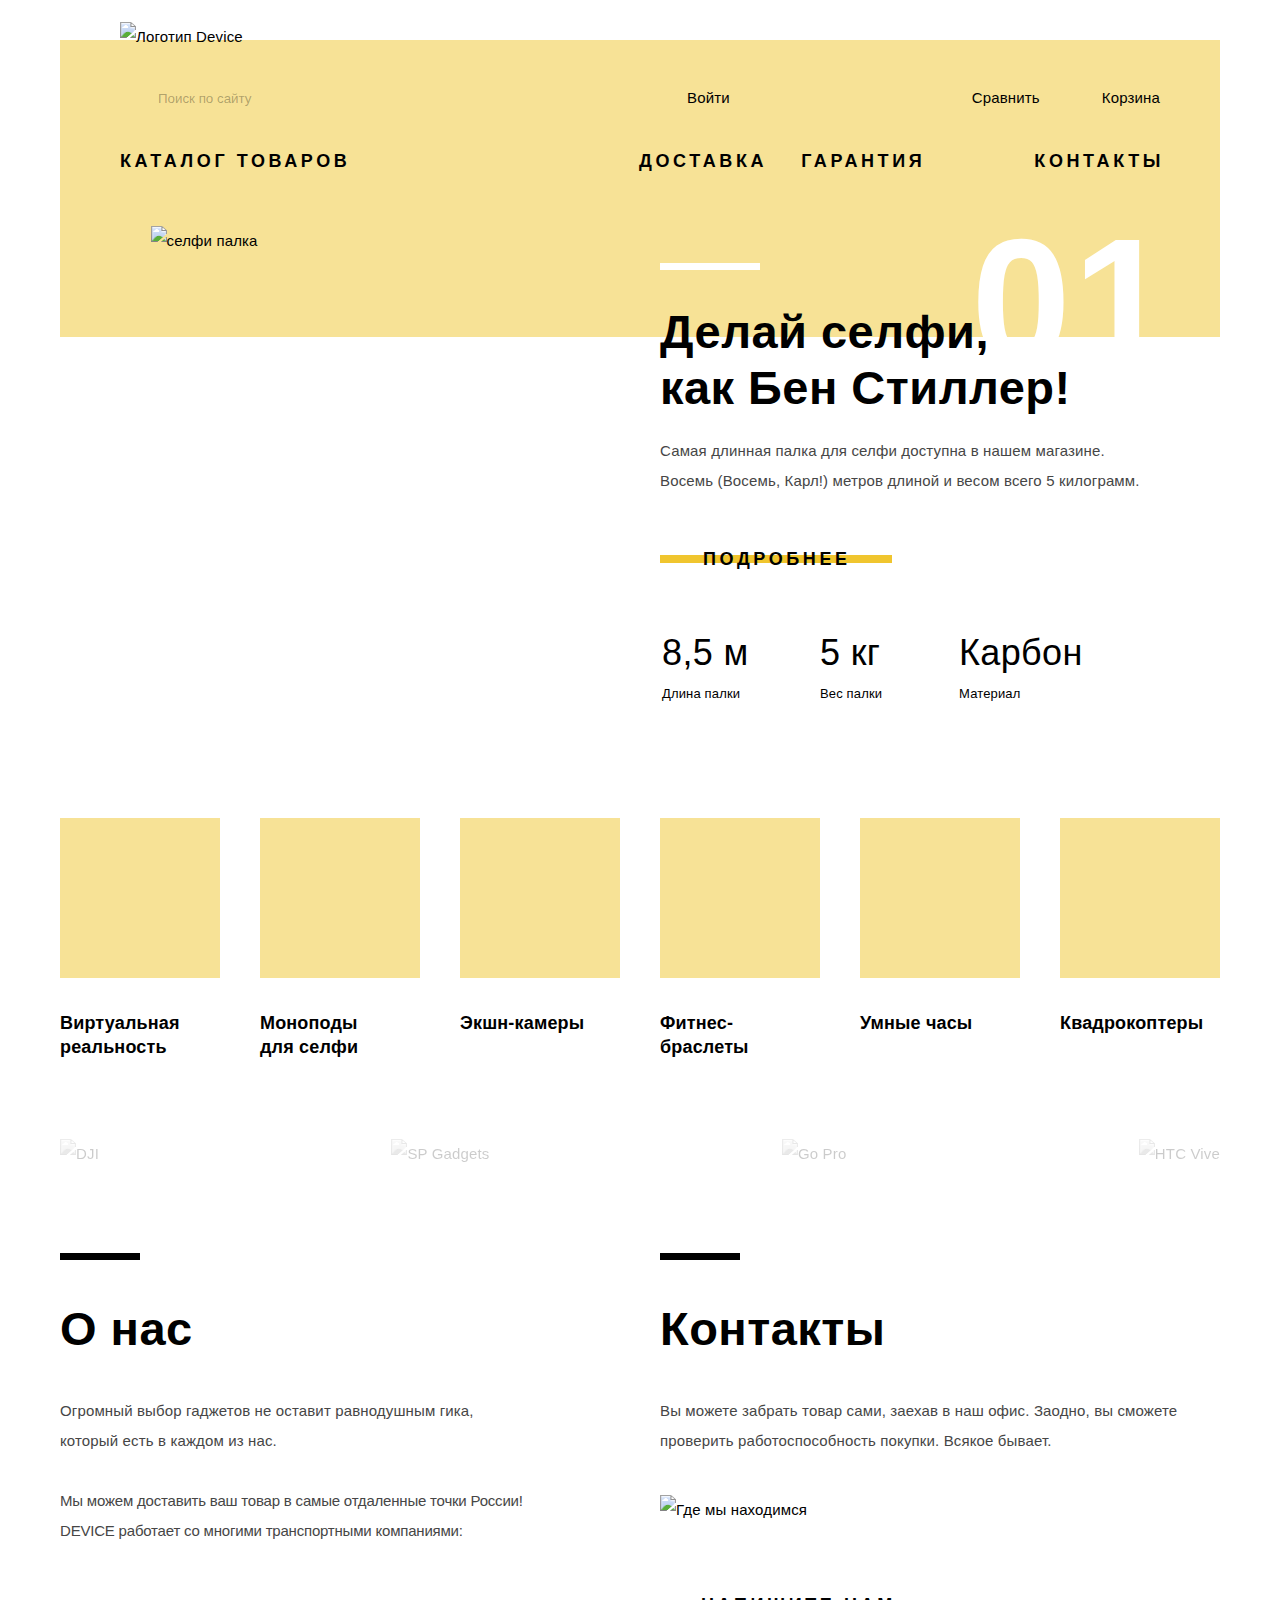
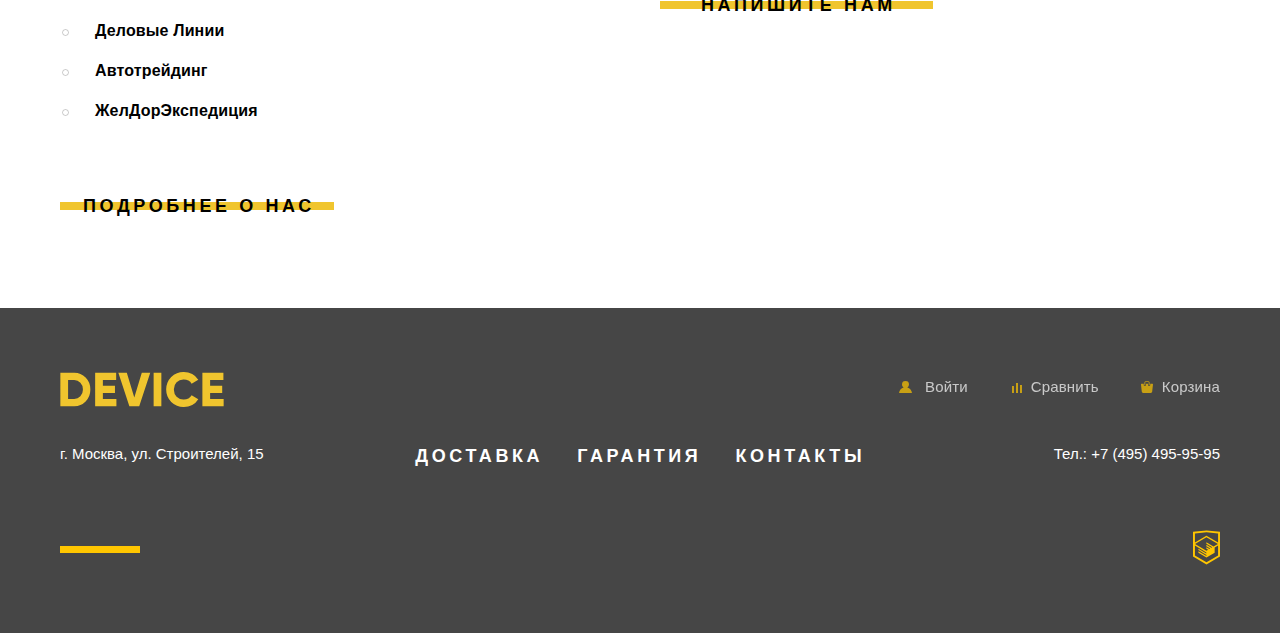
==== commit 871e8340: "автопрефикация и минификация css" ====
--- a/index.html
+++ b/index.html
@@ -5,7 +5,7 @@
   <meta charset="utf-8">
   <title>HTML Academy: Девайс</title>
   <link href="css/normalize.css" rel="stylesheet">
-  <link href="css/style.css" rel="stylesheet">
+  <link href="css/style.min.css" rel="stylesheet">
 </head>
 
 <body class="index-page">
@@ -140,7 +140,7 @@
               <p>
                 Мотивирующие фитнес-браслеты помогут найти в себе силы не пропускать занятия и соблюдать диету.
               </p>
-              <a class="button" href="#">Подробнее</a>
+              <a class="button slider-link" href="#">Подробнее</a>
               <table class="slider-table">
                 <tr>
                   <td>48 часов</td>
@@ -161,7 +161,7 @@
                 Этот обычный, на первый взгляд, квадрокоптер оснащен мощным лазером, замаскированным под стандартную
                 камеру.
               </p>
-              <a class="button" href="#">Подробнее</a>
+              <a class="button slider-link" href="#">Подробнее</a>
               <table class="slider-table">
                 <tr>
                   <td>800 м</td>
@@ -231,7 +231,8 @@
         <section class="company-info">
           <h2>О нас</h2>
           <p>Огромный выбор гаджетов не оставит равнодушным гика, который есть в каждом из нас.</p>
-          <p class="delivery-partners">Мы можем доставить ваш товар в самые отдаленные точки России! DEVICE работает со многими транспортными
+          <p class="delivery-partners">Мы можем доставить ваш товар в самые отдаленные точки России! DEVICE работает со
+            многими транспортными
             компаниями:</p>
           <ul class="company-partners">
             <li>Деловые Линии</li>
@@ -245,8 +246,11 @@
           <h2>Контакты</h2>
           <p>Вы можете забрать товар сами, заехав в наш офис. Заодно, вы сможете проверить работоспособность покупки.
             Всякое бывает.</p>
-          <img src="img/index/map.jpg" alt="Где мы находимся" width="560" height="222">
-          <a class="button" href="#">Напишите нам</a>
+          <a class="map-link"
+            href="https://www.google.ru/maps/place/%D1%83%D0%BB.+%D0%A1%D1%82%D1%80%D0%BE%D0%B8%D1%82%D0%B5%D0%BB%D0%B5%D0%B9,+15,+%D0%9C%D0%BE%D1%81%D0%BA%D0%B2%D0%B0,+119311/@55.6866621,37.5284915,17z/data=!4m5!3m4!1s0x46b54cf65f5c8955:0x694710ccd55501e!8m2!3d55.687031!4d37.529618?hl=ru">
+            <img src="img/index/map.jpg" alt="Где мы находимся" width="560" height="222">
+          </a>
+          <a class="button feedback-link" href="#">Напишите нам</a>
         </section>
       </div>
     </div>
@@ -315,7 +319,6 @@
               <path
                 d="M13.62.017L13.472 0 0 1.412v24.661l13.473 8.017 13.43-7.99.042-.025V1.412L13.62.017zm11.399 12.11L13.495 5.334l-.001-.104-.087.05-.088-.056v.109L1.925 12.118V3.147l11.548-1.212L25.02 3.147v8.98zm-11.614-5.34L24.923 13.5l-4.479 2.64-7.093-4.221-.014 1.415 5.904 3.513-.86.507-5.03-2.992-.014 1.415 3.827 2.275-.782.523-3.031-1.787-.014 1.413 1.853 1.091-1.8 1.081-11.356-6.751 11.371-6.835zm-11.48 8.34l11.411 6.791.016 1.044-7.942-4.728-.015 1.416 7.979 4.795.018 1.076-7.973-4.74-.013 1.414 8.021 4.822.046.025 8.143-4.872-.011-5.177 3.415-2.036v10.021L13.472 31.85 1.925 24.979v-9.852z" />
             </svg>
-
           </a>
         </p>
       </div>
@@ -353,12 +356,18 @@
 
   <section class="modal modal-map">
     <h2 class="visually-hidden">Где мы находимся</h2>
+    <iframe
+      src="https://www.google.com/maps/embed?pb=!1m18!1m12!1m3!1d2249.133768456151!2d37.528491470993025!3d55.686662051734174!2m3!1f0!2f0!3f0!3m2!1i1024!2i768!4f13.1!3m3!1m2!1s0x46b54cf65f5c8955%3A0x694710ccd55501e!2z0YPQuy4g0KHRgtGA0L7QuNGC0LXQu9C10LksIDE1LCDQnNC-0YHQutCy0LAsIDExOTMxMQ!5e0!3m2!1sru!2sru!4v1560101864415!5m2!1sru!2sru"
+      width="960" height="559" frameborder="0" style="border:0" allowfullscreen></iframe>
     <img src="img/index/map-popup.jpg" width="960" height="559"
       alt="Офис находится по адресу город Москва, улица Строителей, 15">
     <button class="button-close" type="button" aria-label="Закрыть окно">
       <span class="visually-hidden">Закрыть</span>
     </button>
   </section>
+
+  <script src="js/script.js"></script>
+
 </body>
 
 </html>
--- a/css/style.min.css
+++ b/css/style.min.css
@@ -0,0 +1 @@
+@-webkit-keyframes bounce{0%{-webkit-transform:scale(0);transform:scale(0)}50%{-webkit-transform:scale(1.05);transform:scale(1.05)}to{-webkit-transform:scale(1);transform:scale(1)}}@keyframes bounce{0%{-webkit-transform:scale(0);transform:scale(0)}50%{-webkit-transform:scale(1.05);transform:scale(1.05)}to{-webkit-transform:scale(1);transform:scale(1)}}@-webkit-keyframes shake{0%,to{-webkit-transform:translateX(0);transform:translateX(0)}10%,30%,50%,70%,90%{-webkit-transform:translateX(-5px);transform:translateX(-5px)}20%,40%,60%,80%{-webkit-transform:translateX(5px);transform:translateX(5px)}}@keyframes shake{0%,to{-webkit-transform:translateX(0);transform:translateX(0)}10%,30%,50%,70%,90%{-webkit-transform:translateX(-5px);transform:translateX(-5px)}20%,40%,60%,80%{-webkit-transform:translateX(5px);transform:translateX(5px)}}@font-face{font-style:normal;font-weight:300;font-family:"Gilroy";src:local("Gilroy Light"),local("Gilroy-Light"),url(../fonts/gilroylight.woff2) format("woff2"),url(../fonts/gilroylight.woff) format("woff")}@font-face{font-style:normal;font-weight:800;font-family:"Gilroy";src:local("Gilroy ExtraBold"),local("Gilroy-ExtraBold"),url(../fonts/gilroyextrabold.woff2) format("woff2"),url(../fonts/gilroyextrabold.woff) format("woff")}@font-face{font-style:normal;font-weight:300;font-family:"Open Sans";src:local("Open Sans Light"),local("OpenSans-Light"),url(../fonts/opensanslight.woff2) format("woff2"),url(../fonts/opensanslight.woff) format("woff")}@font-face{font-style:normal;font-weight:400;font-family:"Open Sans";src:local("Open Sans Regular"),local("OpenSans-Regular"),url(../fonts/opensans.woff2) format("woff2"),url(../fonts/opensans.woff) format("woff")}*,::after,::before,html{-webkit-box-sizing:border-box;box-sizing:border-box}a,body{color:#000}body{min-width:1200px;margin:0;padding:0;font-weight:300;font-size:15px;line-height:30px;font-family:"Open Sans",Arial,sans-serif;letter-spacing:.15px;background-color:#fff}a{text-decoration:none}img{max-width:100%;height:auto}.container{width:1200px;margin:0 auto;padding:0 20px}.button{display:inline-block;padding:10px 41px 10px 43px;font-weight:800;font-size:18px;line-height:24px;font-family:"Gilroy",Arial,sans-serif;vertical-align:middle;text-align:center;color:#000;text-transform:uppercase;letter-spacing:3.6px;background-color:transparent;background-image:-webkit-gradient(linear,left bottom,left top,color-stop(40%,transparent),color-stop(40%,#f0c52e),color-stop(60%,#f0c52e),color-stop(40%,transparent));background-image:-webkit-linear-gradient(bottom,transparent 40%,#f0c52e 40%,#f0c52e 60%,transparent 40%);background-image:-o-linear-gradient(bottom,transparent 40%,#f0c52e 40%,#f0c52e 60%,transparent 40%);background-image:linear-gradient(0deg,transparent 40%,#f0c52e 40%,#f0c52e 60%,transparent 40%);border:0}.button:focus,.button:hover{background-image:-webkit-gradient(linear,left bottom,left top,from(#f0c52e),to(#f0c52e));background-image:-webkit-linear-gradient(bottom,#f0c52e 0%,#f0c52e 100%);background-image:-o-linear-gradient(bottom,#f0c52e 0%,#f0c52e 100%);background-image:linear-gradient(0deg,#f0c52e 0%,#f0c52e 100%)}.button:active{color:rgba(0,0,0,.3)}.visually-hidden{position:absolute;width:1px;height:1px;margin:-1px;padding:0;overflow:hidden;white-space:nowrap;border:0;clip:rect(0 0 0 0);-webkit-clip-path:inset(100%);clip-path:inset(100%)}.main-header{padding-top:40px}.main-navigation{position:relative;padding:33px 56px 1px 60px;background-color:#f7e296}.navigation-list,.user-list{margin:0;padding:0;list-style:none}.main-header-logo{position:absolute;top:-18px;display:block;width:163px}.inner-page .main-header-logo:focus,.inner-page .main-header-logo:hover{opacity:.6}.inner-page .main-header-logo:active{opacity:.3}.main-header-wrapper{display:-webkit-box;display:-ms-flexbox;display:flex;-webkit-box-pack:justify;-ms-flex-pack:justify;justify-content:space-between;-webkit-box-align:center;-ms-flex-align:center;align-items:center;margin-bottom:24px;padding-right:4px}.search-form,.search-input{-webkit-box-flex:1;-ms-flex-positive:1;flex-grow:1}.search-form{display:-webkit-box;display:-ms-flexbox;display:flex;-webkit-box-pack:justify;-ms-flex-pack:justify;justify-content:space-between;margin-right:100px}.search-input{position:relative;padding:18px 15px 17px 38px;background-color:transparent;background-image:url(../img/general/search.svg);background-repeat:no-repeat;background-position:3px 18px;border:0}.search-input::-webkit-input-placeholder{color:rgba(0,0,0,.3)}.search-input:-ms-input-placeholder,.search-input::-ms-input-placeholder{color:rgba(0,0,0,.3)}.search-input::placeholder{color:rgba(0,0,0,.3)}.search-input:hover::-webkit-input-placeholder{color:rgba(0,0,0,.6)}.search-input:hover:-ms-input-placeholder,.search-input:hover::-ms-input-placeholder{color:rgba(0,0,0,.6)}.search-input:hover::placeholder{color:rgba(0,0,0,.6)}.search-input:invalid{outline:0;-webkit-box-shadow:none;box-shadow:none}.search-button{position:relative;padding:15px;background-color:transparent;border:2px solid #000;visibility:hidden}.search-input:focus~.search-button,.search-input:valid~.search-button{visibility:visible}.search-button:active::before,.search-button:focus::before,.search-button:hover::before,.search-input:focus~.search-button::before,.search-input:valid~.search-button::before{content:"";position:absolute;right:0;bottom:-2px;width:440px;border-bottom:2px solid #000}.search-button:focus,.search-button:hover{color:#fff;background-color:#000;visibility:visible}.search-button:active{color:rgba(255,255,255,.3)}.user-list{display:-webkit-box;display:-ms-flexbox;display:flex;-ms-flex-wrap:wrap;flex-wrap:wrap;-webkit-box-pack:justify;-ms-flex-pack:justify;justify-content:space-between;width:500px}.user-item{margin-left:38px}.user-login{margin-right:auto;margin-left:0}.cart-link,.compare-link,.login-link{position:relative}.login-link{padding-left:27px}.compare-link{padding-left:28px}.cart-link{padding-left:24px}.cart-link::before,.compare-link::before,.login-link::before{content:"";position:absolute;top:3px;left:0;width:13px;height:12px;background-image:url(../img/general/user.svg);background-repeat:no-repeat;background-position:0 0}.cart-link::before,.compare-link::before{top:5px;left:7px;background-image:url(../img/general/compare.svg)}.cart-link::before{top:3px;left:2px;background-image:url(../img/general/cart.svg)}.logout-link{margin-left:15px;opacity:.3}.cart-link:focus,.cart-link:hover,.compare-link:focus,.compare-link:hover,.login-link:focus,.login-link:hover{opacity:.6}.cart-link:active,.compare-link:active,.login-link:active{opacity:.3}.navigation-list{display:-webkit-box;display:-ms-flexbox;display:flex;-ms-flex-wrap:wrap;flex-wrap:wrap;-webkit-box-pack:start;-ms-flex-pack:start;justify-content:flex-start;padding-bottom:46px}.navigation-item{margin-right:34px}.navigation-item:first-child{position:relative;margin-right:auto}.navigation-item:last-child{margin-right:0;margin-left:75px}.navigation-link{font-weight:800;font-size:18px;line-height:24px;font-family:"Gilroy",Arial,sans-serif;text-transform:uppercase;letter-spacing:3.6px}.navigation-link:focus,.navigation-link:hover{opacity:.6}.navigation-link:active{opacity:.3}.dropdown{position:relative;padding-right:27px}.dropdown::after{content:"";position:absolute;top:6px;right:0;width:16px;height:16px;background-image:url(../img/general/plus.svg);background-repeat:no-repeat;background-position:0 0;opacity:.3}.dropdown-list,.dropdown-list-col{margin:0;list-style:none}.dropdown-list-col{padding:0}.dropdown-list{position:absolute;top:30px;left:-60px;z-index:1;display:none;width:1160px;padding:25px 60px 45px;background-color:#f7e296}.dropdown:focus .dropdown-list,.dropdown:hover .dropdown-list{display:-webkit-box;display:-ms-flexbox;display:flex;-ms-flex-wrap:wrap;flex-wrap:wrap;-webkit-box-pack:start;-ms-flex-pack:start;justify-content:flex-start}.dropdown-list-section{margin-right:60px}.dropdown-list-section:last-child{margin-right:0}.dropdown-link:focus,.dropdown-link:hover,.inner-page .footer-logo:focus,.inner-page .footer-logo:hover{opacity:.6}.dropdown-link:active{opacity:.3}.index-page .main-navigation::after{content:"";position:absolute;bottom:-113px;left:0;width:1160px;height:115px;background-color:#f7e296}.slider{margin-top:2px;margin-bottom:99px}.slider .container{position:relative}.slider-list{margin:0;padding:0;list-style:none}.slider-controls{position:absolute;right:103px;bottom:147px;display:-webkit-box;display:-ms-flexbox;display:flex}.slider-toggle{width:12px;height:12px;margin:0 21px 0 0;padding:0;background-color:transparent;background-image:url(../img/index/svg/slider-button-empty.svg);background-repeat:no-repeat;background-size:12px 12px;border:0}.popular-item:last-child,.slider-toggle:last-child{margin-right:0}.slider-toggle--current{background-image:url(../img/index/svg/slider-button.svg)}.slider-item{position:relative;display:none}.slider-item::before{position:absolute;top:-14px;right:46px;font-weight:800;font-size:179px;line-height:179px;font-family:"Gilroy",Arial,sans-serif;color:#fff;letter-spacing:1.79px}.slider-item:first-child::before{content:"01"}.slider-item:nth-child(2)::before{content:"02"}.slider-item:nth-child(3)::before{content:"03"}.slider-image,.slider-item--current{display:-webkit-box;display:-ms-flexbox;display:flex;-webkit-box-pack:justify;-ms-flex-pack:justify;justify-content:space-between}.slider-image{-webkit-box-pack:center;-ms-flex-pack:center;justify-content:center;-webkit-box-align:center;-ms-flex-align:center;align-items:center;width:565px}.slider-description{width:560px}.slider-title{position:relative;margin:0 0 20px;padding-top:78px;font-weight:800;font-size:47px;line-height:56px;font-family:"Gilroy",Arial,sans-serif;letter-spacing:.47px}.slider-title::before{content:"";position:absolute;top:37px;width:100px;height:7px;background-color:#fff}.slider-description p{margin:0 0 41px;padding-right:65px;color:#464646}.slider-link{margin-bottom:46px}.slider-table td{padding:0 0 5px;font-weight:300;font-size:36px;line-height:48px;font-family:"Gilroy",Arial,sans-serif;letter-spacing:.36px}.slider-table td:first-child{width:156px}.slider-table td:nth-child(2){width:137px}.slider-table td:nth-child(3){width:160px}.slider-table th{padding:0;font-weight:300;font-size:13px;line-height:20px;text-align:left}.popular{margin-bottom:80px}.popular-list{display:-webkit-box;display:-ms-flexbox;display:flex;-ms-flex-wrap:wrap;flex-wrap:wrap;-webkit-box-pack:start;-ms-flex-pack:start;justify-content:flex-start;margin:0;padding:0;list-style:none}.popular-item{width:160px;margin-right:40px;padding-top:200px}.popular-link{position:relative;display:block;font-weight:800;font-size:18px;line-height:24px;font-family:"Gilroy",Arial,sans-serif;letter-spacing:.17px}.popular-link::after,.popular-link::before{content:"";position:absolute;top:-193px;left:0;width:160px;height:160px}.popular-link::before{background-color:rgba(240,197,46,.5)}.popular-link::after{background-repeat:no-repeat}.popular-link--vr::after{background-image:url(../img/index/svg/popular-1.svg);background-position:31px 52px;background-size:97px 55px}.popular-link--mono::after{background-image:url(../img/index/svg/popular-2.svg);background-position:38px 41px;background-size:86px 117px}.popular-link--acam::after{background-image:url(../img/index/svg/popular-3.svg);background-position:49px 38px;background-size:71px 87px}.popular-link--fitb::after{background-image:url(../img/index/svg/popular-4.svg);background-position:28px 50px;background-size:107px 65px}.popular-link--watch::after{background-image:url(../img/index/svg/popular-5.svg);background-position:55px 32px;background-size:56px 98px}.popular-link--quad::after{background-image:url(../img/index/svg/popular-6.svg);background-position:13px 49px;background-size:132px 69px}.popular-link:focus::before,.popular-link:hover::before{background-color:#f0c52e}.popular-link:active{color:rgba(0,0,0,.3)}.inner-page .footer-logo:active,.popular-link:active::after{opacity:.3}.brands{margin-bottom:86px}.brands-list{display:-webkit-box;display:-ms-flexbox;display:flex;-ms-flex-wrap:wrap;flex-wrap:wrap;-webkit-box-pack:justify;-ms-flex-pack:justify;justify-content:space-between;margin:0;padding:0;list-style:none}.brands-image{opacity:.2;-webkit-filter:grayscale(100%);filter:grayscale(100%)}.brands-image:hover{opacity:1;-webkit-filter:grayscale(0%);filter:grayscale(0%)}.index-columns .container{display:-webkit-box;display:-ms-flexbox;display:flex;-webkit-box-pack:justify;-ms-flex-pack:justify;justify-content:space-between}.index-columns h2{margin:0 0 43px;font-weight:800;font-size:47px;line-height:48px;font-family:"Gilroy",Arial,sans-serif;letter-spacing:.47px}.index-columns p{margin:0 0 30px;color:#464646;letter-spacing:.14px}.company-info{position:relative;width:560px;margin-right:40px;padding-top:50px;padding-right:95px}p.delivery-partners{letter-spacing:-.2px}.company-partners{padding:35px 15px 37px;list-style:none;font-weight:800;font-size:16px;line-height:40px;font-family:"Gilroy",Arial,sans-serif}.company-partners li{position:relative;padding-left:20px}.company-partners li::before{content:"";position:absolute;top:18px;left:-13px;width:7px;height:7px;border:1px solid #000;border-radius:50%;opacity:.2}.company-info .button{padding:10px 19px 10px 23px}.contacts{position:relative;width:560px;padding-top:50px}.map-link{display:block;margin-bottom:58px;padding-top:9px}.contacts .button{padding-right:37px;padding-left:41px}.company-info::before,.contacts::before{content:"";position:absolute;top:-2px;width:80px;height:7px;background-color:#000}.main-footer{margin-top:80px;padding-bottom:58px;color:#fff;background-color:#464646}.inner-page .main-footer{margin-top:0}.main-footer a{color:#fff}.footer-logo-image{fill:#f0c52e}.footer-top-wrapper,.footer-user-list{display:-webkit-box;display:-ms-flexbox;display:flex}.footer-top-wrapper{-webkit-box-pack:justify;-ms-flex-pack:justify;justify-content:space-between;-webkit-box-align:center;-ms-flex-align:center;align-items:center;margin-bottom:7px;padding-top:64px}.footer-user-list{-ms-flex-wrap:wrap;flex-wrap:wrap;-ms-flex-item-align:start;align-self:flex-start;margin:0;padding:0;list-style:none}.footer-user-item{margin-right:40px}.footer-user-item:last-child{margin-right:0}.footer-cart-link,.footer-compare-link,.footer-login-link{position:relative;padding-left:23px;opacity:.7}.footer-cart-link::before,.footer-compare-link::before,.footer-login-link::before{content:"";position:absolute;top:3px;left:-3px;width:13px;height:12px;background-image:url(../img/general/footer-user.svg);background-repeat:no-repeat}.footer-cart-link::before,.footer-compare-link::before{top:5px;left:4px;width:10px;height:10px;background-image:url(../img/general/footer-compare.svg)}.footer-cart-link::before{top:3px;left:2px;width:12px;height:12px;background-image:url(../img/general/footer-cart.svg)}.footer-cart-link:hover,.footer-compare-link:hover,.footer-login-link:hover{opacity:1}.footer-cart-link:active,.footer-compare-link:active,.footer-login-link:active{opacity:.3}.footer-logout-link{margin-left:15px;opacity:.3}.footer-middle-wrapper{display:-webkit-box;display:-ms-flexbox;display:flex;-webkit-box-pack:justify;-ms-flex-pack:justify;justify-content:space-between;-webkit-box-align:center;-ms-flex-align:center;align-items:center;margin-bottom:40px}.footer-nav-list{margin:0;padding:0;list-style:none}.social-list{list-style:none}.footer-address,.phone-link{letter-spacing:normal}.footer-nav-list{display:-webkit-box;display:-ms-flexbox;display:flex;-ms-flex-wrap:wrap;flex-wrap:wrap;padding-top:5px}.footer-nav-item{margin-right:34px}.footer-nav-item:nth-child(3){margin-right:37px}.footer-nav-link{font-weight:800;font-size:18px;line-height:24px;font-family:"Gilroy",Arial,sans-serif;color:#fff;text-transform:uppercase;letter-spacing:3.6px}.footer-nav-link:focus,.footer-nav-link:hover{opacity:.6}.footer-nav-link:active{opacity:.3}.footer-bottom-wrapper,.social-list{display:-webkit-box;display:-ms-flexbox;display:flex}.footer-bottom-wrapper{-webkit-box-align:center;-ms-flex-align:center;align-items:center;-webkit-box-pack:justify;-ms-flex-pack:justify;justify-content:space-between}.footer-bottom-wrapper::before{content:"";width:80px;height:7px;background-color:#ffc600}.social-list{-ms-flex-wrap:wrap;flex-wrap:wrap;-webkit-box-pack:start;-ms-flex-pack:start;justify-content:flex-start;margin:0 0 0 -55px;padding:0}.social-item{margin-right:22px}.social-item:last-child{margin-right:0}.social-link{display:block;width:32px;height:32px;opacity:.3}.social-link--fb{background-image:url(../img/general/fb.svg)}.social-link--inst{background-image:url(../img/general/instagram.svg)}.social-link--tw{background-image:url(../img/general/twitter.svg)}.social-link:focus,.social-link:hover{opacity:.6}.social-link:active{opacity:.1}.footer-copyright{margin:0;padding:6px 0 0}.copyright-link{opacity:1}.copyright-link:focus,.copyright-link:hover{opacity:.6}.copyright-link:active{opacity:.3}.copyright-image{fill:#ffc600}.heading-wrapper{margin-bottom:50px;padding-right:60px;padding-left:60px}.page-title{margin:37px 0 19px;padding:0;font-weight:800;font-size:47px;line-height:48px;font-family:"Gilroy",Arial,sans-serif;letter-spacing:.47px}.breadcrumbs-list{display:-webkit-box;display:-ms-flexbox;display:flex;-ms-flex-wrap:wrap;flex-wrap:wrap;-webkit-box-pack:start;-ms-flex-pack:start;justify-content:flex-start;margin:0;padding:0;list-style:none}.breadcrumbs-item{position:relative;margin-right:19px;padding-right:19px}.breadcrumbs-item--current{margin-right:0;padding:0}.breadcrumbs-item::after{content:"";position:absolute;top:13px;right:0;width:4px;height:7px;background-image:url(../img/catalog/svg/nav-arrow.svg);background-repeat:no-repeat}.breadcrumbs-item--current::after{display:none}.breadcrumbs-link{font-size:14px;line-height:24px}.breadcrumbs-item:hover .breadcrumbs-link{color:rgba(0,0,0,.6)}.breadcrumbs-item--current:hover .breadcrumbs-link,.breadcrumbs-link{color:rgba(0,0,0,.3)}.catalog-columns{background-image:-webkit-gradient(linear,left top,right top,color-stop(50%,#ebebeb),color-stop(50%,#fff));background-image:-webkit-linear-gradient(left,#ebebeb 50%,#fff 50%);background-image:-o-linear-gradient(left,#ebebeb 50%,#fff 50%);background-image:linear-gradient(90deg,#ebebeb 50%,#fff 50%)}.catalog-wrapper{display:-webkit-box;display:-ms-flexbox;display:flex;-webkit-box-pack:justify;-ms-flex-pack:justify;justify-content:space-between;padding:0 0 0 60px}.filters{margin-right:28px;padding-top:70px;padding-right:42px}.filter fieldset{margin:0 0 25px;padding:0;border:0}.filter legend{position:relative;margin-bottom:17px;padding-top:12px;font-weight:800;font-size:18px;line-height:24px;font-family:"Gilroy",Arial,sans-serif}.filter legend::before{content:"";position:absolute;top:0;width:200px;height:2px;background-color:#000}.filter-list{margin:0 0 7px;padding:0;list-style:none}.filter-option{padding-left:40px}.filter-option label{position:relative;line-height:40px;letter-spacing:-.86px;cursor:pointer;-webkit-user-select:none;-moz-user-select:none;-ms-user-select:none;user-select:none}.filter-input:disabled+label{opacity:.25}.filter-checkbox+label::before{content:"";position:absolute;top:-1px;left:-42px;width:27px;height:23px;background-image:url(../img/catalog/svg/checkbox-off.svg);background-repeat:no-repeat}.filter-checkbox:checked+label::before{background-image:url(../img/catalog/svg/checkbox-on.svg)}.filter-radio+label::before{content:"";position:absolute;top:-3px;left:-42px;width:25px;height:25px;background-image:url(../img/catalog/svg/radio-off.svg);background-repeat:no-repeat}.filter-radio:checked+label::before{background-image:url(../img/catalog/svg/radio-on.svg)}.filter-checkbox+label:hover::before,.filter-checkbox:checked+label:hover::before,.filter-radio+label:hover::before,.filter-radio:checked+label:hover::before{opacity:.6}.filters .button{margin-top:-2px;padding-right:38px;padding-left:40px}.catalog{width:840px;padding-top:70px;padding-left:72px;background-color:#fff}.catalog-list{display:-webkit-box;display:-ms-flexbox;display:flex;-ms-flex-wrap:wrap;flex-wrap:wrap;-webkit-box-pack:start;-ms-flex-pack:start;justify-content:flex-start;width:760px;margin:0;padding:0;list-style:none}.catalog-item{width:360px;margin-right:40px;margin-bottom:46px}.catalog-item:nth-child(2n){margin-right:0}.product-image{position:relative;margin-bottom:23px}.product--new::before{content:"New";position:absolute;top:28px;right:27px;width:61px;height:61px;padding-top:18px;padding-left:14px;font-weight:800;font-size:14px;line-height:24px;font-family:"Gilroy",Arial,sans-serif;color:rgba(0,0,0,.2);text-transform:uppercase;letter-spacing:.7px;border:2px solid rgba(0,0,0,.2);border-radius:50%}.product--new:hover::before{visibility:hidden}.product-overlay{position:absolute;top:0;left:0;display:none;-webkit-box-orient:vertical;-webkit-box-direction:normal;-ms-flex-direction:column;flex-direction:column;-webkit-box-pack:center;-ms-flex-pack:center;justify-content:center;-webkit-box-align:center;-ms-flex-align:center;align-items:center;width:360px;height:380px;padding-top:40px;background-color:rgba(238,238,238,.7);cursor:pointer}.product-image:hover .product-overlay{display:-webkit-box;display:-ms-flexbox;display:flex}.product-compare-link{font-size:13px;line-height:36px;color:rgba(0,0,0,.5)}.product-compare-link:focus,.product-compare-link:hover{color:#000}.product-compare-link:active{color:rgba(0,0,0,.3)}.product-description{display:-webkit-box;display:-ms-flexbox;display:flex;-webkit-box-pack:justify;-ms-flex-pack:justify;justify-content:space-between}.product-description a{width:260px;margin-right:20px}.product-price,.product-title{line-height:24px;font-family:"Gilroy",Arial,sans-serif}.product-title{margin:0;padding:0;letter-spacing:.18px;font-weight:800;font-size:18px}.product-price{font-weight:300;font-size:16px}.pagination{display:-webkit-box;display:-ms-flexbox;display:flex;-webkit-box-pack:justify;-ms-flex-pack:justify;justify-content:space-between;-webkit-box-align:center;-ms-flex-align:center;align-items:center;margin-top:-11px;margin-bottom:77px;background-color:#ebebeb}.pagination-link{font-weight:800;font-size:16px;line-height:24px;font-family:"Gilroy",Arial,sans-serif;text-transform:uppercase;letter-spacing:3.2px}.pagination-link--page{opacity:.3}.pagination-link--page:focus,.pagination-link--page:hover{opacity:.6}.pagination-link--page:active{opacity:1}.pagination-list{display:-webkit-box;display:-ms-flexbox;display:flex;margin:0;padding:1px 0 0 4px;list-style:none}.pagination-item{margin-right:28px}.pagination-item:last-child{margin-right:0}.pagination-link--back,.pagination-link--next{display:block;width:135px;height:70px;padding-top:23px;padding-bottom:23px;padding-left:30px}.pagination-link--back:focus,.pagination-link--back:hover,.pagination-link--next:focus,.pagination-link--next:hover{background-color:#d9d9d9}.pagination-link--back:active,.pagination-link--next:active{color:rgba(0,0,0,.3)}.modal{position:fixed;top:50%;left:50%;display:none;width:960px;height:560px;margin-top:-280px;margin-left:-480px;background-color:#fff;-webkit-box-shadow:0 10px 20px 0 rgba(4,6,6,.2);box-shadow:0 10px 20px 0 rgba(4,6,6,.2)}.modal-show{display:block;-webkit-animation:bounce .7s;animation:bounce .7s}.modal-error{-webkit-animation:shake .6s;animation:shake .6s}.modal-feedback{padding:100px}.modal-feedback label{margin-bottom:10px;font-weight:800;font-size:18px;line-height:24px;font-family:"Gilroy",Arial,sans-serif}.feedback-form-section,.feedback-form-wrapper{display:-webkit-box;display:-ms-flexbox;display:flex}.feedback-form-wrapper{-webkit-box-pack:justify;-ms-flex-pack:justify;justify-content:space-between;margin-bottom:35px}.feedback-form-section{-webkit-box-orient:vertical;-webkit-box-direction:normal;-ms-flex-direction:column;flex-direction:column;-ms-flex-wrap:wrap;flex-wrap:wrap;min-width:360px;margin-right:40px}.feedback-form-textarea{-webkit-box-flex:1;-ms-flex-positive:1;flex-grow:1;margin-right:0}.feedback-form input,.feedback-form textarea{width:100%;padding:20px;color:#464646;background-color:#f2f2f2;border:3px solid transparent}.feedback-form input:hover,.feedback-form textarea:hover{background-color:#eaeaea}.feedback-form input:focus,.feedback-form textarea:focus{background-color:#fff;border:3px solid rgba(240,197,46,.5)}.feedback-form input::-webkit-input-placeholder,.feedback-form textarea::-webkit-input-placeholder{color:rgba(70,70,70,.4)}.feedback-form input:-ms-input-placeholder,.feedback-form input::-ms-input-placeholder,.feedback-form textarea:-ms-input-placeholder,.feedback-form textarea::-ms-input-placeholder{color:rgba(70,70,70,.4)}.feedback-form input::placeholder,.feedback-form textarea::placeholder{color:rgba(70,70,70,.4)}.feedback-form input:invalid,.feedback-form textarea:invalid{background-color:#f6dada;-webkit-box-shadow:none;box-shadow:none}.modal-map iframe{position:relative;z-index:2;border:0}.modal-map img{position:absolute;top:0;left:0;z-index:1;margin:0}.button-close{position:absolute;top:22px;right:22px;z-index:3;width:55px;height:55px;background-color:transparent;background-image:url(../img/index/svg/modal-close.svg);background-repeat:no-repeat;border:0;opacity:.5}.button-close:focus,.button-close:hover{opacity:1}.button-close:active{opacity:.3}
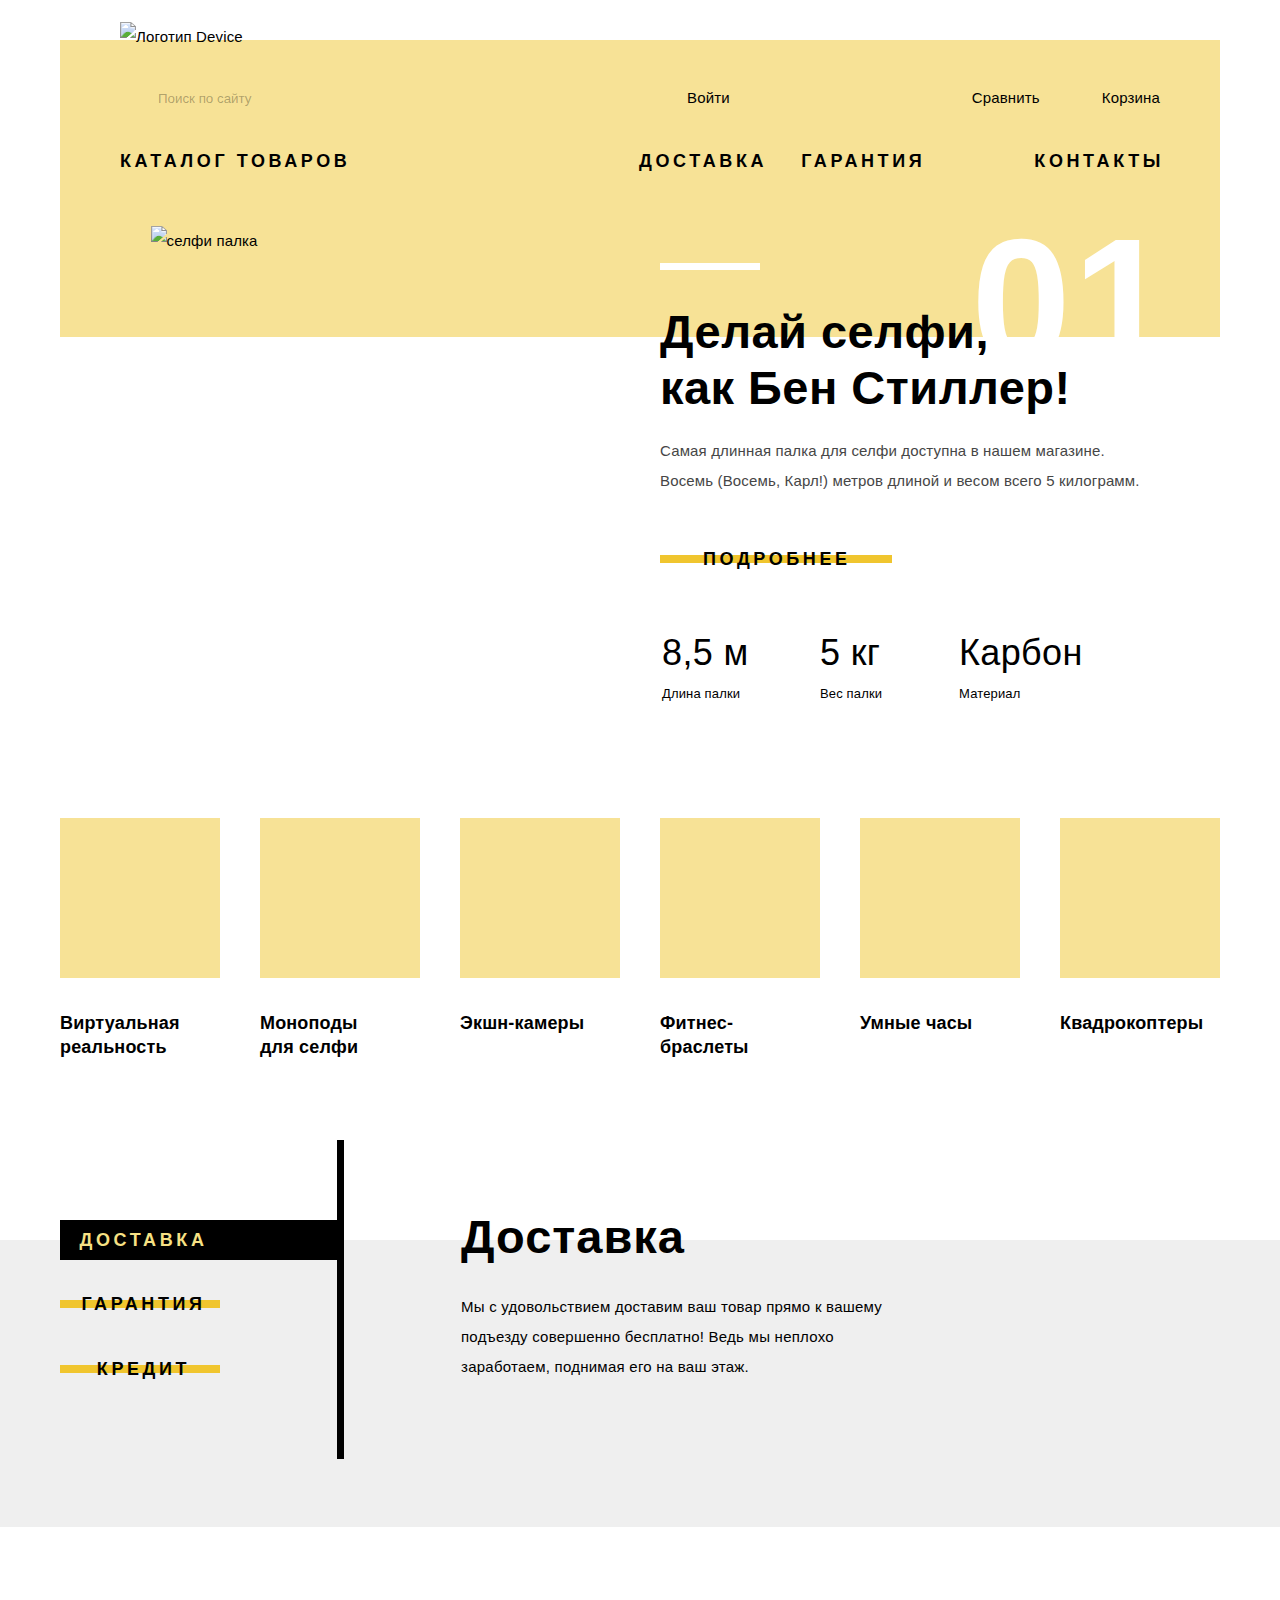
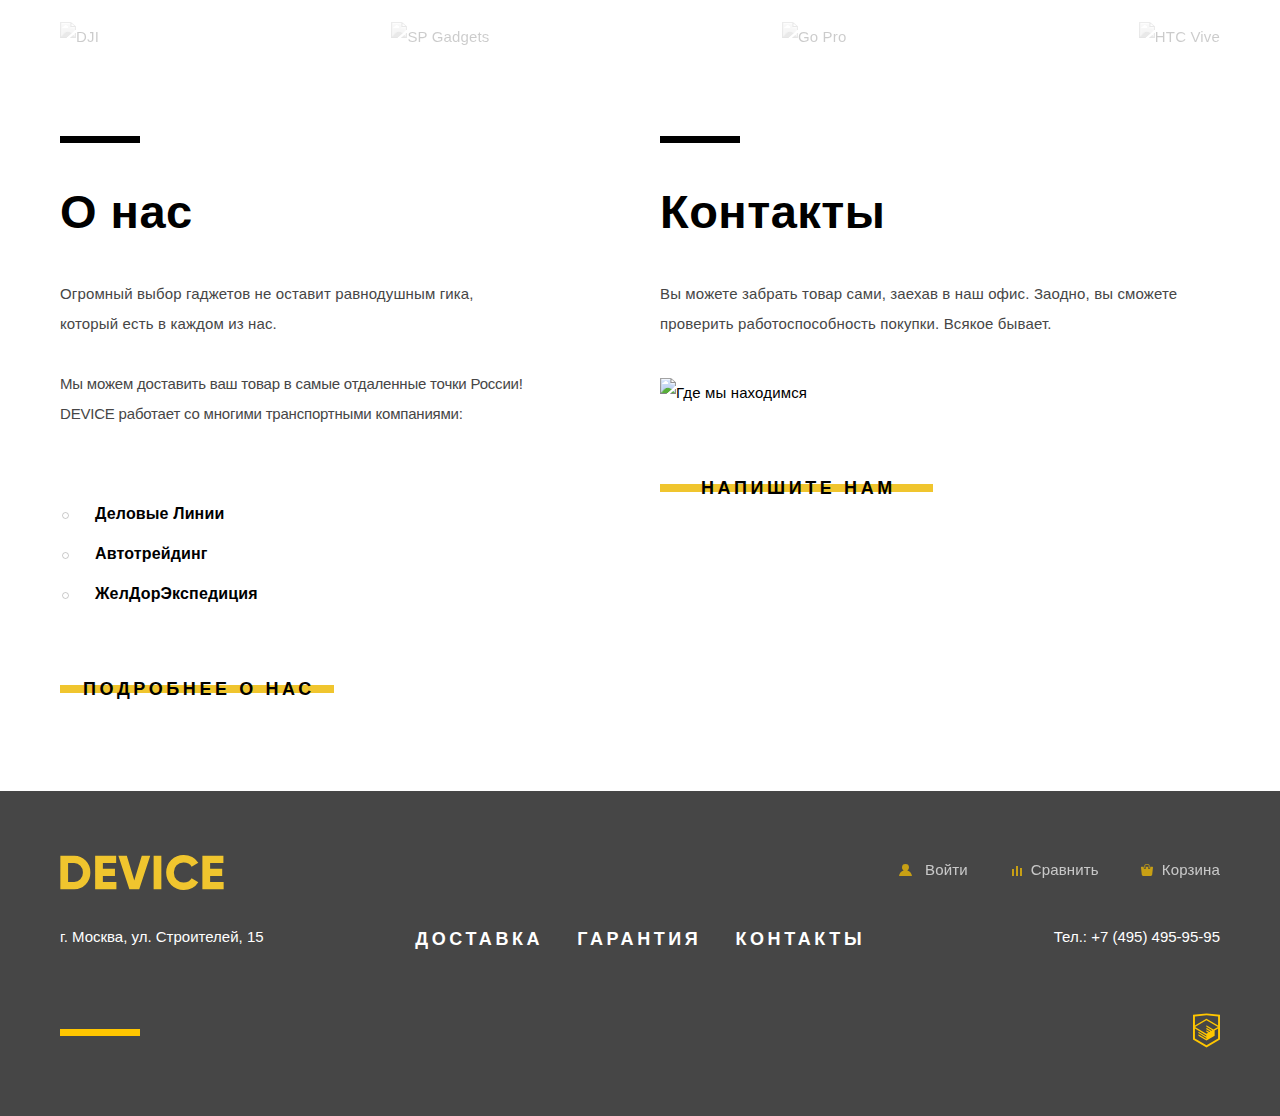
==== commit cf5d25f0: "завершение верстки проекта" ====
--- a/index.html
+++ b/index.html
@@ -186,7 +186,7 @@
             <a class="popular-link popular-link--vr" href="#">Виртуальная реальность</a>
           </li>
           <li class="popular-item">
-            <a class="popular-link popular-link--mono" href="catalog.html">Моноподы <br>для селфи</a>
+            <a class="popular-link popular-link--mono" href="catalog.html">Моноподы для селфи</a>
           </li>
           <li class="popular-item">
             <a class="popular-link popular-link--acam" href="#">Экшн-камеры</a>
@@ -204,7 +204,37 @@
       </div>
     </section>
 
-    <!-- Тут будет секция услуг -->
+    <section class="services">
+      <div class="container">
+        <ul class="services-controls">
+          <li class="controls-item">
+            <button class="services-button services-button--current" type="button">Доставка</button>
+          </li>
+          <li class="controls-item">
+            <button class="services-button" type="button">Гарантия</button>
+          </li>
+          <li class="controls-item">
+            <button class="services-button" type="button">Кредит</button>
+          </li>
+        </ul>
+        <ul class="services-list">
+          <li class="services-item services-item--delivery services-item--current">
+            <h3 class="services-title">Доставка</h3>
+            <p class="services-description">Мы с удовольствием доставим ваш товар прямо к вашему подъезду совершенно
+              бесплатно! Ведь мы неплохо заработаем, поднимая его на ваш этаж.</p>
+          </li>
+          <li class="services-item services-item--warranty">
+            <h3 class="services-title">Гарантия</h3>
+            <p class="services-description">Если из-за возгорания купленного у нас товара у вас сгорит дом — не
+              переживайте, мы выдадим вам новый.<br> Товар, не дом, конечно же.</p>
+          </li>
+          <li class="services-item services-item--credit">
+            <h3 class="services-title">Кредит</h3>
+            <p class="services-description">Залезть в долговую яму стало проще! Кредитные консультанты подберут для вас наиболее выгодные условия кредита. Выгодные для нашего банка, разумеется.</p>
+          </li>
+        </ul>
+      </div>
+    </section>
 
     <section class="brands">
       <div class="container">
@@ -358,7 +388,7 @@
     <h2 class="visually-hidden">Где мы находимся</h2>
     <iframe
       src="https://www.google.com/maps/embed?pb=!1m18!1m12!1m3!1d2249.133768456151!2d37.528491470993025!3d55.686662051734174!2m3!1f0!2f0!3f0!3m2!1i1024!2i768!4f13.1!3m3!1m2!1s0x46b54cf65f5c8955%3A0x694710ccd55501e!2z0YPQuy4g0KHRgtGA0L7QuNGC0LXQu9C10LksIDE1LCDQnNC-0YHQutCy0LAsIDExOTMxMQ!5e0!3m2!1sru!2sru!4v1560101864415!5m2!1sru!2sru"
-      width="960" height="559" frameborder="0" style="border:0" allowfullscreen></iframe>
+      width="960" height="559" style="border:0" allowfullscreen></iframe>
     <img src="img/index/map-popup.jpg" width="960" height="559"
       alt="Офис находится по адресу город Москва, улица Строителей, 15">
     <button class="button-close" type="button" aria-label="Закрыть окно">
@@ -366,7 +396,7 @@
     </button>
   </section>
 
-  <script src="js/script.js"></script>
+  <script src="js/script.min.js"></script>
 
 </body>
 
--- a/css/style.min.css
+++ b/css/style.min.css
@@ -1 +1 @@
-@-webkit-keyframes bounce{0%{-webkit-transform:scale(0);transform:scale(0)}50%{-webkit-transform:scale(1.05);transform:scale(1.05)}to{-webkit-transform:scale(1);transform:scale(1)}}@keyframes bounce{0%{-webkit-transform:scale(0);transform:scale(0)}50%{-webkit-transform:scale(1.05);transform:scale(1.05)}to{-webkit-transform:scale(1);transform:scale(1)}}@-webkit-keyframes shake{0%,to{-webkit-transform:translateX(0);transform:translateX(0)}10%,30%,50%,70%,90%{-webkit-transform:translateX(-5px);transform:translateX(-5px)}20%,40%,60%,80%{-webkit-transform:translateX(5px);transform:translateX(5px)}}@keyframes shake{0%,to{-webkit-transform:translateX(0);transform:translateX(0)}10%,30%,50%,70%,90%{-webkit-transform:translateX(-5px);transform:translateX(-5px)}20%,40%,60%,80%{-webkit-transform:translateX(5px);transform:translateX(5px)}}@font-face{font-style:normal;font-weight:300;font-family:"Gilroy";src:local("Gilroy Light"),local("Gilroy-Light"),url(../fonts/gilroylight.woff2) format("woff2"),url(../fonts/gilroylight.woff) format("woff")}@font-face{font-style:normal;font-weight:800;font-family:"Gilroy";src:local("Gilroy ExtraBold"),local("Gilroy-ExtraBold"),url(../fonts/gilroyextrabold.woff2) format("woff2"),url(../fonts/gilroyextrabold.woff) format("woff")}@font-face{font-style:normal;font-weight:300;font-family:"Open Sans";src:local("Open Sans Light"),local("OpenSans-Light"),url(../fonts/opensanslight.woff2) format("woff2"),url(../fonts/opensanslight.woff) format("woff")}@font-face{font-style:normal;font-weight:400;font-family:"Open Sans";src:local("Open Sans Regular"),local("OpenSans-Regular"),url(../fonts/opensans.woff2) format("woff2"),url(../fonts/opensans.woff) format("woff")}*,::after,::before,html{-webkit-box-sizing:border-box;box-sizing:border-box}a,body{color:#000}body{min-width:1200px;margin:0;padding:0;font-weight:300;font-size:15px;line-height:30px;font-family:"Open Sans",Arial,sans-serif;letter-spacing:.15px;background-color:#fff}a{text-decoration:none}img{max-width:100%;height:auto}.container{width:1200px;margin:0 auto;padding:0 20px}.button{display:inline-block;padding:10px 41px 10px 43px;font-weight:800;font-size:18px;line-height:24px;font-family:"Gilroy",Arial,sans-serif;vertical-align:middle;text-align:center;color:#000;text-transform:uppercase;letter-spacing:3.6px;background-color:transparent;background-image:-webkit-gradient(linear,left bottom,left top,color-stop(40%,transparent),color-stop(40%,#f0c52e),color-stop(60%,#f0c52e),color-stop(40%,transparent));background-image:-webkit-linear-gradient(bottom,transparent 40%,#f0c52e 40%,#f0c52e 60%,transparent 40%);background-image:-o-linear-gradient(bottom,transparent 40%,#f0c52e 40%,#f0c52e 60%,transparent 40%);background-image:linear-gradient(0deg,transparent 40%,#f0c52e 40%,#f0c52e 60%,transparent 40%);border:0}.button:focus,.button:hover{background-image:-webkit-gradient(linear,left bottom,left top,from(#f0c52e),to(#f0c52e));background-image:-webkit-linear-gradient(bottom,#f0c52e 0%,#f0c52e 100%);background-image:-o-linear-gradient(bottom,#f0c52e 0%,#f0c52e 100%);background-image:linear-gradient(0deg,#f0c52e 0%,#f0c52e 100%)}.button:active{color:rgba(0,0,0,.3)}.visually-hidden{position:absolute;width:1px;height:1px;margin:-1px;padding:0;overflow:hidden;white-space:nowrap;border:0;clip:rect(0 0 0 0);-webkit-clip-path:inset(100%);clip-path:inset(100%)}.main-header{padding-top:40px}.main-navigation{position:relative;padding:33px 56px 1px 60px;background-color:#f7e296}.navigation-list,.user-list{margin:0;padding:0;list-style:none}.main-header-logo{position:absolute;top:-18px;display:block;width:163px}.inner-page .main-header-logo:focus,.inner-page .main-header-logo:hover{opacity:.6}.inner-page .main-header-logo:active{opacity:.3}.main-header-wrapper{display:-webkit-box;display:-ms-flexbox;display:flex;-webkit-box-pack:justify;-ms-flex-pack:justify;justify-content:space-between;-webkit-box-align:center;-ms-flex-align:center;align-items:center;margin-bottom:24px;padding-right:4px}.search-form,.search-input{-webkit-box-flex:1;-ms-flex-positive:1;flex-grow:1}.search-form{display:-webkit-box;display:-ms-flexbox;display:flex;-webkit-box-pack:justify;-ms-flex-pack:justify;justify-content:space-between;margin-right:100px}.search-input{position:relative;padding:18px 15px 17px 38px;background-color:transparent;background-image:url(../img/general/search.svg);background-repeat:no-repeat;background-position:3px 18px;border:0}.search-input::-webkit-input-placeholder{color:rgba(0,0,0,.3)}.search-input:-ms-input-placeholder,.search-input::-ms-input-placeholder{color:rgba(0,0,0,.3)}.search-input::placeholder{color:rgba(0,0,0,.3)}.search-input:hover::-webkit-input-placeholder{color:rgba(0,0,0,.6)}.search-input:hover:-ms-input-placeholder,.search-input:hover::-ms-input-placeholder{color:rgba(0,0,0,.6)}.search-input:hover::placeholder{color:rgba(0,0,0,.6)}.search-input:invalid{outline:0;-webkit-box-shadow:none;box-shadow:none}.search-button{position:relative;padding:15px;background-color:transparent;border:2px solid #000;visibility:hidden}.search-input:focus~.search-button,.search-input:valid~.search-button{visibility:visible}.search-button:active::before,.search-button:focus::before,.search-button:hover::before,.search-input:focus~.search-button::before,.search-input:valid~.search-button::before{content:"";position:absolute;right:0;bottom:-2px;width:440px;border-bottom:2px solid #000}.search-button:focus,.search-button:hover{color:#fff;background-color:#000;visibility:visible}.search-button:active{color:rgba(255,255,255,.3)}.user-list{display:-webkit-box;display:-ms-flexbox;display:flex;-ms-flex-wrap:wrap;flex-wrap:wrap;-webkit-box-pack:justify;-ms-flex-pack:justify;justify-content:space-between;width:500px}.user-item{margin-left:38px}.user-login{margin-right:auto;margin-left:0}.cart-link,.compare-link,.login-link{position:relative}.login-link{padding-left:27px}.compare-link{padding-left:28px}.cart-link{padding-left:24px}.cart-link::before,.compare-link::before,.login-link::before{content:"";position:absolute;top:3px;left:0;width:13px;height:12px;background-image:url(../img/general/user.svg);background-repeat:no-repeat;background-position:0 0}.cart-link::before,.compare-link::before{top:5px;left:7px;background-image:url(../img/general/compare.svg)}.cart-link::before{top:3px;left:2px;background-image:url(../img/general/cart.svg)}.logout-link{margin-left:15px;opacity:.3}.cart-link:focus,.cart-link:hover,.compare-link:focus,.compare-link:hover,.login-link:focus,.login-link:hover{opacity:.6}.cart-link:active,.compare-link:active,.login-link:active{opacity:.3}.navigation-list{display:-webkit-box;display:-ms-flexbox;display:flex;-ms-flex-wrap:wrap;flex-wrap:wrap;-webkit-box-pack:start;-ms-flex-pack:start;justify-content:flex-start;padding-bottom:46px}.navigation-item{margin-right:34px}.navigation-item:first-child{position:relative;margin-right:auto}.navigation-item:last-child{margin-right:0;margin-left:75px}.navigation-link{font-weight:800;font-size:18px;line-height:24px;font-family:"Gilroy",Arial,sans-serif;text-transform:uppercase;letter-spacing:3.6px}.navigation-link:focus,.navigation-link:hover{opacity:.6}.navigation-link:active{opacity:.3}.dropdown{position:relative;padding-right:27px}.dropdown::after{content:"";position:absolute;top:6px;right:0;width:16px;height:16px;background-image:url(../img/general/plus.svg);background-repeat:no-repeat;background-position:0 0;opacity:.3}.dropdown-list,.dropdown-list-col{margin:0;list-style:none}.dropdown-list-col{padding:0}.dropdown-list{position:absolute;top:30px;left:-60px;z-index:1;display:none;width:1160px;padding:25px 60px 45px;background-color:#f7e296}.dropdown:focus .dropdown-list,.dropdown:hover .dropdown-list{display:-webkit-box;display:-ms-flexbox;display:flex;-ms-flex-wrap:wrap;flex-wrap:wrap;-webkit-box-pack:start;-ms-flex-pack:start;justify-content:flex-start}.dropdown-list-section{margin-right:60px}.dropdown-list-section:last-child{margin-right:0}.dropdown-link:focus,.dropdown-link:hover,.inner-page .footer-logo:focus,.inner-page .footer-logo:hover{opacity:.6}.dropdown-link:active{opacity:.3}.index-page .main-navigation::after{content:"";position:absolute;bottom:-113px;left:0;width:1160px;height:115px;background-color:#f7e296}.slider{margin-top:2px;margin-bottom:99px}.slider .container{position:relative}.slider-list{margin:0;padding:0;list-style:none}.slider-controls{position:absolute;right:103px;bottom:147px;display:-webkit-box;display:-ms-flexbox;display:flex}.slider-toggle{width:12px;height:12px;margin:0 21px 0 0;padding:0;background-color:transparent;background-image:url(../img/index/svg/slider-button-empty.svg);background-repeat:no-repeat;background-size:12px 12px;border:0}.popular-item:last-child,.slider-toggle:last-child{margin-right:0}.slider-toggle--current{background-image:url(../img/index/svg/slider-button.svg)}.slider-item{position:relative;display:none}.slider-item::before{position:absolute;top:-14px;right:46px;font-weight:800;font-size:179px;line-height:179px;font-family:"Gilroy",Arial,sans-serif;color:#fff;letter-spacing:1.79px}.slider-item:first-child::before{content:"01"}.slider-item:nth-child(2)::before{content:"02"}.slider-item:nth-child(3)::before{content:"03"}.slider-image,.slider-item--current{display:-webkit-box;display:-ms-flexbox;display:flex;-webkit-box-pack:justify;-ms-flex-pack:justify;justify-content:space-between}.slider-image{-webkit-box-pack:center;-ms-flex-pack:center;justify-content:center;-webkit-box-align:center;-ms-flex-align:center;align-items:center;width:565px}.slider-description{width:560px}.slider-title{position:relative;margin:0 0 20px;padding-top:78px;font-weight:800;font-size:47px;line-height:56px;font-family:"Gilroy",Arial,sans-serif;letter-spacing:.47px}.slider-title::before{content:"";position:absolute;top:37px;width:100px;height:7px;background-color:#fff}.slider-description p{margin:0 0 41px;padding-right:65px;color:#464646}.slider-link{margin-bottom:46px}.slider-table td{padding:0 0 5px;font-weight:300;font-size:36px;line-height:48px;font-family:"Gilroy",Arial,sans-serif;letter-spacing:.36px}.slider-table td:first-child{width:156px}.slider-table td:nth-child(2){width:137px}.slider-table td:nth-child(3){width:160px}.slider-table th{padding:0;font-weight:300;font-size:13px;line-height:20px;text-align:left}.popular{margin-bottom:80px}.popular-list{display:-webkit-box;display:-ms-flexbox;display:flex;-ms-flex-wrap:wrap;flex-wrap:wrap;-webkit-box-pack:start;-ms-flex-pack:start;justify-content:flex-start;margin:0;padding:0;list-style:none}.popular-item{width:160px;margin-right:40px;padding-top:200px}.popular-link{position:relative;display:block;font-weight:800;font-size:18px;line-height:24px;font-family:"Gilroy",Arial,sans-serif;letter-spacing:.17px}.popular-link::after,.popular-link::before{content:"";position:absolute;top:-193px;left:0;width:160px;height:160px}.popular-link::before{background-color:rgba(240,197,46,.5)}.popular-link::after{background-repeat:no-repeat}.popular-link--vr::after{background-image:url(../img/index/svg/popular-1.svg);background-position:31px 52px;background-size:97px 55px}.popular-link--mono::after{background-image:url(../img/index/svg/popular-2.svg);background-position:38px 41px;background-size:86px 117px}.popular-link--acam::after{background-image:url(../img/index/svg/popular-3.svg);background-position:49px 38px;background-size:71px 87px}.popular-link--fitb::after{background-image:url(../img/index/svg/popular-4.svg);background-position:28px 50px;background-size:107px 65px}.popular-link--watch::after{background-image:url(../img/index/svg/popular-5.svg);background-position:55px 32px;background-size:56px 98px}.popular-link--quad::after{background-image:url(../img/index/svg/popular-6.svg);background-position:13px 49px;background-size:132px 69px}.popular-link:focus::before,.popular-link:hover::before{background-color:#f0c52e}.popular-link:active{color:rgba(0,0,0,.3)}.inner-page .footer-logo:active,.popular-link:active::after{opacity:.3}.brands{margin-bottom:86px}.brands-list{display:-webkit-box;display:-ms-flexbox;display:flex;-ms-flex-wrap:wrap;flex-wrap:wrap;-webkit-box-pack:justify;-ms-flex-pack:justify;justify-content:space-between;margin:0;padding:0;list-style:none}.brands-image{opacity:.2;-webkit-filter:grayscale(100%);filter:grayscale(100%)}.brands-image:hover{opacity:1;-webkit-filter:grayscale(0%);filter:grayscale(0%)}.index-columns .container{display:-webkit-box;display:-ms-flexbox;display:flex;-webkit-box-pack:justify;-ms-flex-pack:justify;justify-content:space-between}.index-columns h2{margin:0 0 43px;font-weight:800;font-size:47px;line-height:48px;font-family:"Gilroy",Arial,sans-serif;letter-spacing:.47px}.index-columns p{margin:0 0 30px;color:#464646;letter-spacing:.14px}.company-info{position:relative;width:560px;margin-right:40px;padding-top:50px;padding-right:95px}p.delivery-partners{letter-spacing:-.2px}.company-partners{padding:35px 15px 37px;list-style:none;font-weight:800;font-size:16px;line-height:40px;font-family:"Gilroy",Arial,sans-serif}.company-partners li{position:relative;padding-left:20px}.company-partners li::before{content:"";position:absolute;top:18px;left:-13px;width:7px;height:7px;border:1px solid #000;border-radius:50%;opacity:.2}.company-info .button{padding:10px 19px 10px 23px}.contacts{position:relative;width:560px;padding-top:50px}.map-link{display:block;margin-bottom:58px;padding-top:9px}.contacts .button{padding-right:37px;padding-left:41px}.company-info::before,.contacts::before{content:"";position:absolute;top:-2px;width:80px;height:7px;background-color:#000}.main-footer{margin-top:80px;padding-bottom:58px;color:#fff;background-color:#464646}.inner-page .main-footer{margin-top:0}.main-footer a{color:#fff}.footer-logo-image{fill:#f0c52e}.footer-top-wrapper,.footer-user-list{display:-webkit-box;display:-ms-flexbox;display:flex}.footer-top-wrapper{-webkit-box-pack:justify;-ms-flex-pack:justify;justify-content:space-between;-webkit-box-align:center;-ms-flex-align:center;align-items:center;margin-bottom:7px;padding-top:64px}.footer-user-list{-ms-flex-wrap:wrap;flex-wrap:wrap;-ms-flex-item-align:start;align-self:flex-start;margin:0;padding:0;list-style:none}.footer-user-item{margin-right:40px}.footer-user-item:last-child{margin-right:0}.footer-cart-link,.footer-compare-link,.footer-login-link{position:relative;padding-left:23px;opacity:.7}.footer-cart-link::before,.footer-compare-link::before,.footer-login-link::before{content:"";position:absolute;top:3px;left:-3px;width:13px;height:12px;background-image:url(../img/general/footer-user.svg);background-repeat:no-repeat}.footer-cart-link::before,.footer-compare-link::before{top:5px;left:4px;width:10px;height:10px;background-image:url(../img/general/footer-compare.svg)}.footer-cart-link::before{top:3px;left:2px;width:12px;height:12px;background-image:url(../img/general/footer-cart.svg)}.footer-cart-link:hover,.footer-compare-link:hover,.footer-login-link:hover{opacity:1}.footer-cart-link:active,.footer-compare-link:active,.footer-login-link:active{opacity:.3}.footer-logout-link{margin-left:15px;opacity:.3}.footer-middle-wrapper{display:-webkit-box;display:-ms-flexbox;display:flex;-webkit-box-pack:justify;-ms-flex-pack:justify;justify-content:space-between;-webkit-box-align:center;-ms-flex-align:center;align-items:center;margin-bottom:40px}.footer-nav-list{margin:0;padding:0;list-style:none}.social-list{list-style:none}.footer-address,.phone-link{letter-spacing:normal}.footer-nav-list{display:-webkit-box;display:-ms-flexbox;display:flex;-ms-flex-wrap:wrap;flex-wrap:wrap;padding-top:5px}.footer-nav-item{margin-right:34px}.footer-nav-item:nth-child(3){margin-right:37px}.footer-nav-link{font-weight:800;font-size:18px;line-height:24px;font-family:"Gilroy",Arial,sans-serif;color:#fff;text-transform:uppercase;letter-spacing:3.6px}.footer-nav-link:focus,.footer-nav-link:hover{opacity:.6}.footer-nav-link:active{opacity:.3}.footer-bottom-wrapper,.social-list{display:-webkit-box;display:-ms-flexbox;display:flex}.footer-bottom-wrapper{-webkit-box-align:center;-ms-flex-align:center;align-items:center;-webkit-box-pack:justify;-ms-flex-pack:justify;justify-content:space-between}.footer-bottom-wrapper::before{content:"";width:80px;height:7px;background-color:#ffc600}.social-list{-ms-flex-wrap:wrap;flex-wrap:wrap;-webkit-box-pack:start;-ms-flex-pack:start;justify-content:flex-start;margin:0 0 0 -55px;padding:0}.social-item{margin-right:22px}.social-item:last-child{margin-right:0}.social-link{display:block;width:32px;height:32px;opacity:.3}.social-link--fb{background-image:url(../img/general/fb.svg)}.social-link--inst{background-image:url(../img/general/instagram.svg)}.social-link--tw{background-image:url(../img/general/twitter.svg)}.social-link:focus,.social-link:hover{opacity:.6}.social-link:active{opacity:.1}.footer-copyright{margin:0;padding:6px 0 0}.copyright-link{opacity:1}.copyright-link:focus,.copyright-link:hover{opacity:.6}.copyright-link:active{opacity:.3}.copyright-image{fill:#ffc600}.heading-wrapper{margin-bottom:50px;padding-right:60px;padding-left:60px}.page-title{margin:37px 0 19px;padding:0;font-weight:800;font-size:47px;line-height:48px;font-family:"Gilroy",Arial,sans-serif;letter-spacing:.47px}.breadcrumbs-list{display:-webkit-box;display:-ms-flexbox;display:flex;-ms-flex-wrap:wrap;flex-wrap:wrap;-webkit-box-pack:start;-ms-flex-pack:start;justify-content:flex-start;margin:0;padding:0;list-style:none}.breadcrumbs-item{position:relative;margin-right:19px;padding-right:19px}.breadcrumbs-item--current{margin-right:0;padding:0}.breadcrumbs-item::after{content:"";position:absolute;top:13px;right:0;width:4px;height:7px;background-image:url(../img/catalog/svg/nav-arrow.svg);background-repeat:no-repeat}.breadcrumbs-item--current::after{display:none}.breadcrumbs-link{font-size:14px;line-height:24px}.breadcrumbs-item:hover .breadcrumbs-link{color:rgba(0,0,0,.6)}.breadcrumbs-item--current:hover .breadcrumbs-link,.breadcrumbs-link{color:rgba(0,0,0,.3)}.catalog-columns{background-image:-webkit-gradient(linear,left top,right top,color-stop(50%,#ebebeb),color-stop(50%,#fff));background-image:-webkit-linear-gradient(left,#ebebeb 50%,#fff 50%);background-image:-o-linear-gradient(left,#ebebeb 50%,#fff 50%);background-image:linear-gradient(90deg,#ebebeb 50%,#fff 50%)}.catalog-wrapper{display:-webkit-box;display:-ms-flexbox;display:flex;-webkit-box-pack:justify;-ms-flex-pack:justify;justify-content:space-between;padding:0 0 0 60px}.filters{margin-right:28px;padding-top:70px;padding-right:42px}.filter fieldset{margin:0 0 25px;padding:0;border:0}.filter legend{position:relative;margin-bottom:17px;padding-top:12px;font-weight:800;font-size:18px;line-height:24px;font-family:"Gilroy",Arial,sans-serif}.filter legend::before{content:"";position:absolute;top:0;width:200px;height:2px;background-color:#000}.filter-list{margin:0 0 7px;padding:0;list-style:none}.filter-option{padding-left:40px}.filter-option label{position:relative;line-height:40px;letter-spacing:-.86px;cursor:pointer;-webkit-user-select:none;-moz-user-select:none;-ms-user-select:none;user-select:none}.filter-input:disabled+label{opacity:.25}.filter-checkbox+label::before{content:"";position:absolute;top:-1px;left:-42px;width:27px;height:23px;background-image:url(../img/catalog/svg/checkbox-off.svg);background-repeat:no-repeat}.filter-checkbox:checked+label::before{background-image:url(../img/catalog/svg/checkbox-on.svg)}.filter-radio+label::before{content:"";position:absolute;top:-3px;left:-42px;width:25px;height:25px;background-image:url(../img/catalog/svg/radio-off.svg);background-repeat:no-repeat}.filter-radio:checked+label::before{background-image:url(../img/catalog/svg/radio-on.svg)}.filter-checkbox+label:hover::before,.filter-checkbox:checked+label:hover::before,.filter-radio+label:hover::before,.filter-radio:checked+label:hover::before{opacity:.6}.filters .button{margin-top:-2px;padding-right:38px;padding-left:40px}.catalog{width:840px;padding-top:70px;padding-left:72px;background-color:#fff}.catalog-list{display:-webkit-box;display:-ms-flexbox;display:flex;-ms-flex-wrap:wrap;flex-wrap:wrap;-webkit-box-pack:start;-ms-flex-pack:start;justify-content:flex-start;width:760px;margin:0;padding:0;list-style:none}.catalog-item{width:360px;margin-right:40px;margin-bottom:46px}.catalog-item:nth-child(2n){margin-right:0}.product-image{position:relative;margin-bottom:23px}.product--new::before{content:"New";position:absolute;top:28px;right:27px;width:61px;height:61px;padding-top:18px;padding-left:14px;font-weight:800;font-size:14px;line-height:24px;font-family:"Gilroy",Arial,sans-serif;color:rgba(0,0,0,.2);text-transform:uppercase;letter-spacing:.7px;border:2px solid rgba(0,0,0,.2);border-radius:50%}.product--new:hover::before{visibility:hidden}.product-overlay{position:absolute;top:0;left:0;display:none;-webkit-box-orient:vertical;-webkit-box-direction:normal;-ms-flex-direction:column;flex-direction:column;-webkit-box-pack:center;-ms-flex-pack:center;justify-content:center;-webkit-box-align:center;-ms-flex-align:center;align-items:center;width:360px;height:380px;padding-top:40px;background-color:rgba(238,238,238,.7);cursor:pointer}.product-image:hover .product-overlay{display:-webkit-box;display:-ms-flexbox;display:flex}.product-compare-link{font-size:13px;line-height:36px;color:rgba(0,0,0,.5)}.product-compare-link:focus,.product-compare-link:hover{color:#000}.product-compare-link:active{color:rgba(0,0,0,.3)}.product-description{display:-webkit-box;display:-ms-flexbox;display:flex;-webkit-box-pack:justify;-ms-flex-pack:justify;justify-content:space-between}.product-description a{width:260px;margin-right:20px}.product-price,.product-title{line-height:24px;font-family:"Gilroy",Arial,sans-serif}.product-title{margin:0;padding:0;letter-spacing:.18px;font-weight:800;font-size:18px}.product-price{font-weight:300;font-size:16px}.pagination{display:-webkit-box;display:-ms-flexbox;display:flex;-webkit-box-pack:justify;-ms-flex-pack:justify;justify-content:space-between;-webkit-box-align:center;-ms-flex-align:center;align-items:center;margin-top:-11px;margin-bottom:77px;background-color:#ebebeb}.pagination-link{font-weight:800;font-size:16px;line-height:24px;font-family:"Gilroy",Arial,sans-serif;text-transform:uppercase;letter-spacing:3.2px}.pagination-link--page{opacity:.3}.pagination-link--page:focus,.pagination-link--page:hover{opacity:.6}.pagination-link--page:active{opacity:1}.pagination-list{display:-webkit-box;display:-ms-flexbox;display:flex;margin:0;padding:1px 0 0 4px;list-style:none}.pagination-item{margin-right:28px}.pagination-item:last-child{margin-right:0}.pagination-link--back,.pagination-link--next{display:block;width:135px;height:70px;padding-top:23px;padding-bottom:23px;padding-left:30px}.pagination-link--back:focus,.pagination-link--back:hover,.pagination-link--next:focus,.pagination-link--next:hover{background-color:#d9d9d9}.pagination-link--back:active,.pagination-link--next:active{color:rgba(0,0,0,.3)}.modal{position:fixed;top:50%;left:50%;display:none;width:960px;height:560px;margin-top:-280px;margin-left:-480px;background-color:#fff;-webkit-box-shadow:0 10px 20px 0 rgba(4,6,6,.2);box-shadow:0 10px 20px 0 rgba(4,6,6,.2)}.modal-show{display:block;-webkit-animation:bounce .7s;animation:bounce .7s}.modal-error{-webkit-animation:shake .6s;animation:shake .6s}.modal-feedback{padding:100px}.modal-feedback label{margin-bottom:10px;font-weight:800;font-size:18px;line-height:24px;font-family:"Gilroy",Arial,sans-serif}.feedback-form-section,.feedback-form-wrapper{display:-webkit-box;display:-ms-flexbox;display:flex}.feedback-form-wrapper{-webkit-box-pack:justify;-ms-flex-pack:justify;justify-content:space-between;margin-bottom:35px}.feedback-form-section{-webkit-box-orient:vertical;-webkit-box-direction:normal;-ms-flex-direction:column;flex-direction:column;-ms-flex-wrap:wrap;flex-wrap:wrap;min-width:360px;margin-right:40px}.feedback-form-textarea{-webkit-box-flex:1;-ms-flex-positive:1;flex-grow:1;margin-right:0}.feedback-form input,.feedback-form textarea{width:100%;padding:20px;color:#464646;background-color:#f2f2f2;border:3px solid transparent}.feedback-form input:hover,.feedback-form textarea:hover{background-color:#eaeaea}.feedback-form input:focus,.feedback-form textarea:focus{background-color:#fff;border:3px solid rgba(240,197,46,.5)}.feedback-form input::-webkit-input-placeholder,.feedback-form textarea::-webkit-input-placeholder{color:rgba(70,70,70,.4)}.feedback-form input:-ms-input-placeholder,.feedback-form input::-ms-input-placeholder,.feedback-form textarea:-ms-input-placeholder,.feedback-form textarea::-ms-input-placeholder{color:rgba(70,70,70,.4)}.feedback-form input::placeholder,.feedback-form textarea::placeholder{color:rgba(70,70,70,.4)}.feedback-form input:invalid,.feedback-form textarea:invalid{background-color:#f6dada;-webkit-box-shadow:none;box-shadow:none}.modal-map iframe{position:relative;z-index:2;border:0}.modal-map img{position:absolute;top:0;left:0;z-index:1;margin:0}.button-close{position:absolute;top:22px;right:22px;z-index:3;width:55px;height:55px;background-color:transparent;background-image:url(../img/index/svg/modal-close.svg);background-repeat:no-repeat;border:0;opacity:.5}.button-close:focus,.button-close:hover{opacity:1}.button-close:active{opacity:.3}
+@-webkit-keyframes bounce{0%{-webkit-transform:scale(0);transform:scale(0)}50%{-webkit-transform:scale(1.05);transform:scale(1.05)}to{-webkit-transform:scale(1);transform:scale(1)}}@keyframes bounce{0%{-webkit-transform:scale(0);transform:scale(0)}50%{-webkit-transform:scale(1.05);transform:scale(1.05)}to{-webkit-transform:scale(1);transform:scale(1)}}@-webkit-keyframes shake{0%,to{-webkit-transform:translateX(0);transform:translateX(0)}10%,30%,50%,70%,90%{-webkit-transform:translateX(-5px);transform:translateX(-5px)}20%,40%,60%,80%{-webkit-transform:translateX(5px);transform:translateX(5px)}}@keyframes shake{0%,to{-webkit-transform:translateX(0);transform:translateX(0)}10%,30%,50%,70%,90%{-webkit-transform:translateX(-5px);transform:translateX(-5px)}20%,40%,60%,80%{-webkit-transform:translateX(5px);transform:translateX(5px)}}@font-face{font-style:normal;font-weight:300;font-family:"Gilroy";src:local("Gilroy Light"),local("Gilroy-Light"),url(../fonts/gilroylight.woff2) format("woff2"),url(../fonts/gilroylight.woff) format("woff")}@font-face{font-style:normal;font-weight:800;font-family:"Gilroy";src:local("Gilroy ExtraBold"),local("Gilroy-ExtraBold"),url(../fonts/gilroyextrabold.woff2) format("woff2"),url(../fonts/gilroyextrabold.woff) format("woff")}@font-face{font-style:normal;font-weight:300;font-family:"Open Sans";src:local("Open Sans Light"),local("OpenSans-Light"),url(../fonts/opensanslight.woff2) format("woff2"),url(../fonts/opensanslight.woff) format("woff")}@font-face{font-style:normal;font-weight:400;font-family:"Open Sans";src:local("Open Sans Regular"),local("OpenSans-Regular"),url(../fonts/opensans.woff2) format("woff2"),url(../fonts/opensans.woff) format("woff")}*,::after,::before,html{-webkit-box-sizing:border-box;box-sizing:border-box}a,body{color:#000}body{min-width:1200px;margin:0;padding:0;font-weight:300;font-size:15px;line-height:30px;font-family:"Open Sans",Arial,sans-serif;letter-spacing:.15px;background-color:#fff}a{text-decoration:none}img{max-width:100%;height:auto}.container{width:1200px;margin:0 auto;padding:0 20px}.button{display:inline-block;padding:10px 41px 10px 43px;font-weight:800;font-size:18px;line-height:24px;font-family:"Gilroy",Arial,sans-serif;vertical-align:middle;text-align:center;color:#000;text-transform:uppercase;letter-spacing:3.6px;background-color:transparent;background-image:-webkit-gradient(linear,left bottom,left top,color-stop(40%,transparent),color-stop(40%,#f0c52e),color-stop(60%,#f0c52e),color-stop(40%,transparent));background-image:-webkit-linear-gradient(bottom,transparent 40%,#f0c52e 40%,#f0c52e 60%,transparent 40%);background-image:-o-linear-gradient(bottom,transparent 40%,#f0c52e 40%,#f0c52e 60%,transparent 40%);background-image:linear-gradient(0deg,transparent 40%,#f0c52e 40%,#f0c52e 60%,transparent 40%);border:0}.button:focus,.button:hover{background-image:-webkit-gradient(linear,left bottom,left top,from(#f0c52e),to(#f0c52e));background-image:-webkit-linear-gradient(bottom,#f0c52e 0%,#f0c52e 100%);background-image:-o-linear-gradient(bottom,#f0c52e 0%,#f0c52e 100%);background-image:linear-gradient(0deg,#f0c52e 0%,#f0c52e 100%)}.button:active{color:rgba(0,0,0,.3)}.visually-hidden{position:absolute;width:1px;height:1px;margin:-1px;padding:0;overflow:hidden;white-space:nowrap;border:0;clip:rect(0 0 0 0);-webkit-clip-path:inset(100%);clip-path:inset(100%)}.main-header{padding-top:40px}.main-navigation{position:relative;padding:33px 56px 1px 60px;background-color:#f7e296}.navigation-list,.user-list{margin:0;padding:0;list-style:none}.main-header-logo{position:absolute;top:-18px;display:block;width:163px}.inner-page .main-header-logo:focus,.inner-page .main-header-logo:hover{opacity:.6}.inner-page .main-header-logo:active{opacity:.3}.main-header-wrapper{display:-webkit-box;display:-ms-flexbox;display:flex;-webkit-box-pack:justify;-ms-flex-pack:justify;justify-content:space-between;-webkit-box-align:center;-ms-flex-align:center;align-items:center;margin-bottom:24px;padding-right:4px}.search-form,.search-input{-webkit-box-flex:1;-ms-flex-positive:1;flex-grow:1}.search-form{display:-webkit-box;display:-ms-flexbox;display:flex;-webkit-box-pack:justify;-ms-flex-pack:justify;justify-content:space-between;margin-right:100px}.search-input{position:relative;padding:18px 15px 17px 38px;background-color:transparent;background-image:url(../img/general/search.svg);background-repeat:no-repeat;background-position:3px 18px;border:0}.search-input::-webkit-input-placeholder{color:rgba(0,0,0,.3)}.search-input:-ms-input-placeholder,.search-input::-ms-input-placeholder{color:rgba(0,0,0,.3)}.search-input::placeholder{color:rgba(0,0,0,.3)}.search-input:hover::-webkit-input-placeholder{color:rgba(0,0,0,.6)}.search-input:hover:-ms-input-placeholder,.search-input:hover::-ms-input-placeholder{color:rgba(0,0,0,.6)}.search-input:hover::placeholder{color:rgba(0,0,0,.6)}.search-input:invalid{outline:0;-webkit-box-shadow:none;box-shadow:none}.search-button{position:relative;padding:15px;background-color:transparent;border:2px solid #000;visibility:hidden}.search-input:focus~.search-button,.search-input:valid~.search-button{visibility:visible}.search-button:active::before,.search-button:focus::before,.search-button:hover::before,.search-input:focus~.search-button::before,.search-input:valid~.search-button::before{content:"";position:absolute;right:0;bottom:-2px;width:440px;border-bottom:2px solid #000}.search-button:focus,.search-button:hover{color:#fff;background-color:#000;visibility:visible}.search-button:active{color:rgba(255,255,255,.3)}.user-list{display:-webkit-box;display:-ms-flexbox;display:flex;-ms-flex-wrap:wrap;flex-wrap:wrap;-webkit-box-pack:justify;-ms-flex-pack:justify;justify-content:space-between;width:500px}.user-item{margin-left:38px}.user-login{margin-right:auto;margin-left:0}.cart-link,.compare-link,.login-link{position:relative}.login-link{padding-left:27px}.compare-link{padding-left:28px}.cart-link{padding-left:24px}.cart-link::before,.compare-link::before,.login-link::before{content:"";position:absolute;top:3px;left:0;width:13px;height:12px;background-image:url(../img/general/user.svg);background-repeat:no-repeat;background-position:0 0}.cart-link::before,.compare-link::before{top:5px;left:7px;background-image:url(../img/general/compare.svg)}.cart-link::before{top:3px;left:2px;background-image:url(../img/general/cart.svg)}.logout-link{margin-left:15px;opacity:.3}.cart-link:focus,.cart-link:hover,.compare-link:focus,.compare-link:hover,.login-link:focus,.login-link:hover{opacity:.6}.cart-link:active,.compare-link:active,.login-link:active{opacity:.3}.navigation-list{display:-webkit-box;display:-ms-flexbox;display:flex;-ms-flex-wrap:wrap;flex-wrap:wrap;-webkit-box-pack:start;-ms-flex-pack:start;justify-content:flex-start;padding-bottom:46px}.navigation-item{margin-right:34px}.navigation-item:first-child{position:relative;margin-right:auto}.navigation-item:last-child{margin-right:0;margin-left:75px}.navigation-link{font-weight:800;font-size:18px;line-height:24px;font-family:"Gilroy",Arial,sans-serif;text-transform:uppercase;letter-spacing:3.6px}.navigation-link:focus,.navigation-link:hover{opacity:.6}.navigation-link:active{opacity:.3}.dropdown{position:relative;padding-right:27px}.dropdown::after{content:"";position:absolute;top:6px;right:0;width:16px;height:16px;background-image:url(../img/general/plus.svg);background-repeat:no-repeat;background-position:0 0;opacity:.3}.dropdown-list,.dropdown-list-col{margin:0;list-style:none}.dropdown-list-col{padding:0}.dropdown-list{position:absolute;top:30px;left:-60px;z-index:1;display:none;width:1160px;padding:25px 60px 45px;background-color:#f7e296}.dropdown:focus .dropdown-list,.dropdown:hover .dropdown-list{display:-webkit-box;display:-ms-flexbox;display:flex;-ms-flex-wrap:wrap;flex-wrap:wrap;-webkit-box-pack:start;-ms-flex-pack:start;justify-content:flex-start}.dropdown-list-section{margin-right:60px}.dropdown-list-section:last-child{margin-right:0}.dropdown-link:focus,.dropdown-link:hover,.inner-page .footer-logo:focus,.inner-page .footer-logo:hover{opacity:.6}.dropdown-link:active{opacity:.3}.index-page .main-navigation::after{content:"";position:absolute;bottom:-113px;left:0;width:1160px;height:115px;background-color:#f7e296}.slider{margin-top:2px;margin-bottom:99px}.slider .container{position:relative}.slider-list{margin:0;padding:0;list-style:none}.slider-controls{position:absolute;right:103px;bottom:147px;display:-webkit-box;display:-ms-flexbox;display:flex}.slider-toggle{width:12px;height:12px;margin:0 21px 0 0;padding:0;background-color:transparent;background-image:url(../img/index/svg/slider-button-empty.svg);background-repeat:no-repeat;background-size:12px 12px;border:0}.popular-item:last-child,.slider-toggle:last-child{margin-right:0}.slider-toggle--current{background-image:url(../img/index/svg/slider-button.svg)}.slider-item{position:relative;display:none}.slider-item::before{position:absolute;top:-14px;right:46px;font-weight:800;font-size:179px;line-height:179px;font-family:"Gilroy",Arial,sans-serif;color:#fff;letter-spacing:1.79px}.slider-item:first-child::before{content:"01"}.slider-item:nth-child(2)::before{content:"02"}.slider-item:nth-child(3)::before{content:"03"}.slider-image,.slider-item--current{display:-webkit-box;display:-ms-flexbox;display:flex;-webkit-box-pack:justify;-ms-flex-pack:justify;justify-content:space-between}.slider-image{-webkit-box-pack:center;-ms-flex-pack:center;justify-content:center;-webkit-box-align:center;-ms-flex-align:center;align-items:center;width:565px}.slider-description{width:560px}.slider-title{position:relative;margin:0 0 20px;padding-top:78px;font-weight:800;font-size:47px;line-height:56px;font-family:"Gilroy",Arial,sans-serif;letter-spacing:.47px}.slider-title::before{content:"";position:absolute;top:37px;width:100px;height:7px;background-color:#fff}.slider-description p{margin:0 0 41px;padding-right:65px;color:#464646}.slider-link{margin-bottom:46px}.slider-table td{padding:0 0 5px;font-weight:300;font-size:36px;line-height:48px;font-family:"Gilroy",Arial,sans-serif;letter-spacing:.36px}.slider-table td:first-child{width:156px}.slider-table td:nth-child(2){width:137px}.slider-table td:nth-child(3){width:160px}.slider-table th{padding:0;font-weight:300;font-size:13px;line-height:20px;text-align:left}.popular{margin-bottom:80px}.popular-list{display:-webkit-box;display:-ms-flexbox;display:flex;-ms-flex-wrap:wrap;flex-wrap:wrap;-webkit-box-pack:start;-ms-flex-pack:start;justify-content:flex-start;margin:0;padding:0;list-style:none}.popular-item{width:160px;margin-right:40px;padding-top:200px}.popular-link{position:relative;display:block;font-weight:800;font-size:18px;line-height:24px;font-family:"Gilroy",Arial,sans-serif;letter-spacing:.17px}.popular-link::after,.popular-link::before{content:"";position:absolute;top:-193px;left:0;width:160px;height:160px}.popular-link::before{background-color:rgba(240,197,46,.5)}.popular-link::after{background-repeat:no-repeat}.popular-link--vr::after{background-image:url(../img/index/svg/popular-1.svg);background-position:31px 52px;background-size:97px 55px}.popular-link--mono{width:120px}.popular-link--mono::after{background-image:url(../img/index/svg/popular-2.svg);background-position:38px 41px;background-size:86px 117px}.popular-link--acam::after{background-image:url(../img/index/svg/popular-3.svg);background-position:49px 38px;background-size:71px 87px}.popular-link--fitb::after{background-image:url(../img/index/svg/popular-4.svg);background-position:28px 50px;background-size:107px 65px}.popular-link--watch::after{background-image:url(../img/index/svg/popular-5.svg);background-position:55px 32px;background-size:56px 98px}.popular-link--quad::after{background-image:url(../img/index/svg/popular-6.svg);background-position:13px 49px;background-size:132px 69px}.popular-link:focus::before,.popular-link:hover::before{background-color:#f0c52e}.popular-link:active{color:rgba(0,0,0,.3)}.inner-page .footer-logo:active,.popular-link:active::after{opacity:.3}.services{margin-bottom:95px;padding-bottom:130px;background-color:#fff;background-image:-webkit-gradient(linear,left top,left bottom,color-stop(26%,#fff),color-stop(26%,#efefef));background-image:-webkit-linear-gradient(top,#fff 26%,#efefef 26%);background-image:-o-linear-gradient(top,#fff 26%,#efefef 26%);background-image:linear-gradient(180deg,#fff 26%,#efefef 26%)}.services .container{display:-webkit-box;display:-ms-flexbox;display:flex}.services-controls{position:relative;z-index:2;width:284px;margin:0;padding:81px 124px 0 0;list-style:none}.services-controls::after{content:"";position:absolute;top:1px;right:0;width:7px;height:319px;background-color:#000}.controls-item{margin-top:24px}.controls-item:first-child{margin-top:0}.controls-item:last-child{margin-top:25px}.services-button{position:relative;width:160px;padding-top:8px;padding-bottom:8px;padding-left:13px;font-weight:800;font-size:18px;line-height:24px;font-family:"Gilroy",Arial,sans-serif;color:#000;text-transform:uppercase;letter-spacing:3.6px;background-color:transparent;border:0}.services-button:focus,.services-button:hover{background-color:#f0c52e}.services-button--current,.services-button:active{color:#f7e184}.services-button--current:focus,.services-button--current:hover,.services-button:active{background-color:#000}.services-button::before{content:"";position:absolute;top:16px;right:0;z-index:-1;width:100%;height:8px;background-color:#f0c52e}.services-button--current::after,.services-button:active::after{content:"";position:absolute;top:0;left:0;z-index:-1;width:278px;height:40px;background-color:#000}.services-list{margin:0;padding:0;list-style:none}.services-item{position:relative;display:none;width:820px;padding-top:74px;padding-left:117px}.services-title{margin:0 0 31px;font-weight:800;font-size:47px;line-height:48px;font-family:"Gilroy",Arial,sans-serif;color:#000;letter-spacing:1px}.services-description{width:440px;line-height:30px;letter-spacing:.25px}.services-item--delivery::before{content:"";position:absolute;top:86px;right:10px;width:136px;height:164px;background-image:url(../img/index/svg/delivery.svg);background-repeat:no-repeat}.services-item--credit::before,.services-item--warranty::before{content:"";position:absolute;top:60px;right:0;width:171px;height:194px;background-image:url(../img/index/svg/warranty.svg);background-repeat:no-repeat}.services-item--credit::before{width:156px;height:186px;background-image:url(../img/index/svg/credit.svg)}.services-item--current{display:block}.brands{margin-bottom:86px}.brands-list{display:-webkit-box;display:-ms-flexbox;display:flex;-ms-flex-wrap:wrap;flex-wrap:wrap;-webkit-box-pack:justify;-ms-flex-pack:justify;justify-content:space-between;margin:0;padding:0;list-style:none}.brands-image{opacity:.2;-webkit-filter:grayscale(100%);filter:grayscale(100%)}.brands-image:hover{opacity:1;-webkit-filter:grayscale(0%);filter:grayscale(0%)}.index-columns .container{display:-webkit-box;display:-ms-flexbox;display:flex;-webkit-box-pack:justify;-ms-flex-pack:justify;justify-content:space-between}.index-columns h2{margin:0 0 43px;font-weight:800;font-size:47px;line-height:48px;font-family:"Gilroy",Arial,sans-serif;letter-spacing:.47px}.index-columns p{margin:0 0 30px;color:#464646;letter-spacing:.14px}.company-info{position:relative;width:560px;margin-right:40px;padding-top:50px;padding-right:95px}p.delivery-partners{letter-spacing:-.2px}.company-partners{padding:35px 15px 37px;list-style:none;font-weight:800;font-size:16px;line-height:40px;font-family:"Gilroy",Arial,sans-serif}.company-partners li{position:relative;padding-left:20px}.company-partners li::before{content:"";position:absolute;top:18px;left:-13px;width:7px;height:7px;border:1px solid #000;border-radius:50%;opacity:.2}.company-info .button{padding:10px 19px 10px 23px}.contacts{position:relative;width:560px;padding-top:50px}.map-link{display:block;margin-bottom:58px;padding-top:9px}.contacts .button{padding-right:37px;padding-left:41px}.company-info::before,.contacts::before{content:"";position:absolute;top:-2px;width:80px;height:7px;background-color:#000}.main-footer{margin-top:80px;padding-bottom:58px;color:#fff;background-color:#464646}.inner-page .main-footer{margin-top:0}.main-footer a{color:#fff}.footer-logo-image{fill:#f0c52e}.footer-top-wrapper,.footer-user-list{display:-webkit-box;display:-ms-flexbox;display:flex}.footer-top-wrapper{-webkit-box-pack:justify;-ms-flex-pack:justify;justify-content:space-between;-webkit-box-align:center;-ms-flex-align:center;align-items:center;margin-bottom:7px;padding-top:64px}.footer-user-list{-ms-flex-wrap:wrap;flex-wrap:wrap;-ms-flex-item-align:start;align-self:flex-start;margin:0;padding:0;list-style:none}.footer-user-item{margin-right:40px}.footer-user-item:last-child{margin-right:0}.footer-cart-link,.footer-compare-link,.footer-login-link{position:relative;padding-left:23px;opacity:.7}.footer-cart-link::before,.footer-compare-link::before,.footer-login-link::before{content:"";position:absolute;top:3px;left:-3px;width:13px;height:12px;background-image:url(../img/general/footer-user.svg);background-repeat:no-repeat}.footer-cart-link::before,.footer-compare-link::before{top:5px;left:4px;width:10px;height:10px;background-image:url(../img/general/footer-compare.svg)}.footer-cart-link::before{top:3px;left:2px;width:12px;height:12px;background-image:url(../img/general/footer-cart.svg)}.footer-cart-link:hover,.footer-compare-link:hover,.footer-login-link:hover{opacity:1}.footer-cart-link:active,.footer-compare-link:active,.footer-login-link:active{opacity:.3}.footer-logout-link{margin-left:15px;opacity:.3}.footer-middle-wrapper{display:-webkit-box;display:-ms-flexbox;display:flex;-webkit-box-pack:justify;-ms-flex-pack:justify;justify-content:space-between;-webkit-box-align:center;-ms-flex-align:center;align-items:center;margin-bottom:40px}.footer-nav-list{margin:0;padding:0;list-style:none}.social-list{list-style:none}.footer-address,.phone-link{letter-spacing:normal}.footer-nav-list{display:-webkit-box;display:-ms-flexbox;display:flex;-ms-flex-wrap:wrap;flex-wrap:wrap;padding-top:5px}.footer-nav-item{margin-right:34px}.footer-nav-item:nth-child(3){margin-right:37px}.footer-nav-link{font-weight:800;font-size:18px;line-height:24px;font-family:"Gilroy",Arial,sans-serif;color:#fff;text-transform:uppercase;letter-spacing:3.6px}.footer-nav-link:focus,.footer-nav-link:hover{opacity:.6}.footer-nav-link:active{opacity:.3}.footer-bottom-wrapper,.social-list{display:-webkit-box;display:-ms-flexbox;display:flex}.footer-bottom-wrapper{-webkit-box-align:center;-ms-flex-align:center;align-items:center;-webkit-box-pack:justify;-ms-flex-pack:justify;justify-content:space-between}.footer-bottom-wrapper::before{content:"";width:80px;height:7px;background-color:#ffc600}.social-list{-ms-flex-wrap:wrap;flex-wrap:wrap;-webkit-box-pack:start;-ms-flex-pack:start;justify-content:flex-start;margin:0 0 0 -55px;padding:0}.social-item{margin-right:22px}.social-item:last-child{margin-right:0}.social-link{display:block;width:32px;height:32px;opacity:.3}.social-link--fb{background-image:url(../img/general/fb.svg)}.social-link--inst{background-image:url(../img/general/instagram.svg)}.social-link--tw{background-image:url(../img/general/twitter.svg)}.social-link:focus,.social-link:hover{opacity:.6}.social-link:active{opacity:.1}.footer-copyright{margin:0;padding:6px 0 0}.copyright-link{opacity:1}.copyright-link:focus,.copyright-link:hover{opacity:.6}.copyright-link:active{opacity:.3}.copyright-image{fill:#ffc600}.heading-wrapper{margin-bottom:45px;padding-right:60px;padding-left:60px}.page-title{margin:37px 0 19px;padding:0;font-weight:800;font-size:47px;line-height:48px;font-family:"Gilroy",Arial,sans-serif;letter-spacing:.55px}.breadcrumbs-list{display:-webkit-box;display:-ms-flexbox;display:flex;-ms-flex-wrap:wrap;flex-wrap:wrap;-webkit-box-pack:start;-ms-flex-pack:start;justify-content:flex-start;margin:0;padding:0;list-style:none}.breadcrumbs-item{position:relative;margin-right:19px;padding-right:19px}.breadcrumbs-item--current{margin-right:0;padding:0}.breadcrumbs-item::after{content:"";position:absolute;top:13px;right:0;width:4px;height:7px;background-image:url(../img/catalog/svg/nav-arrow.svg);background-repeat:no-repeat}.breadcrumbs-item--current::after{display:none}.breadcrumbs-link{font-size:14px;line-height:24px;color:rgba(0,0,0,.3)}.breadcrumbs-link:focus,.breadcrumbs-link:hover{color:rgba(0,0,0,.6)}.breadcrumbs-link:active{color:rgba(0,0,0,.1)}.breadcrumbs-item--current .breadcrumbs-link:hover{color:rgba(0,0,0,.3)}.sort-columns{background-color:#ebebeb;background-image:-webkit-gradient(linear,left top,right top,color-stop(50%,#d9d9d9),color-stop(50%,#ebebeb));background-image:-webkit-linear-gradient(left,#d9d9d9 50%,#ebebeb 50%);background-image:-o-linear-gradient(left,#d9d9d9 50%,#ebebeb 50%);background-image:linear-gradient(90deg,#d9d9d9 50%,#ebebeb 50%)}.sort,.sort-wrapper{display:-webkit-box;display:-ms-flexbox;display:flex}.sort-wrapper{-webkit-box-pack:justify;-ms-flex-pack:justify;justify-content:space-between;padding-left:60px}.sort{position:relative;-webkit-box-align:center;-ms-flex-align:center;align-items:center;width:840px;padding-left:73px;background-color:#ebebeb}.filter-heading,.sort-heading{padding:22px 0 24px;font-weight:800;font-size:16px;line-height:24px;font-family:"Gilroy",Arial,sans-serif;text-transform:uppercase;letter-spacing:3.6px}.filter-heading{width:271px;margin:0}.sort-heading{margin:0 51px 0 0}.sort-list{display:-webkit-box;display:-ms-flexbox;display:flex;-ms-flex-wrap:wrap;flex-wrap:wrap;-webkit-box-pack:start;-ms-flex-pack:start;justify-content:flex-start;margin:-3px 0 0;padding:0;list-style:none}.sort-item{margin-right:28px;font-size:14px;line-height:18px}.sort-item:nth-child(3){margin-left:5px}.sort-link{color:rgba(0,0,0,.3)}.sort-link:focus,.sort-link:hover{color:rgba(0,0,0,.6)}.sort-link:active{color:rgba(0,0,0)}.sort-order-list{position:absolute;right:0;display:-webkit-box;display:-ms-flexbox;display:flex;-webkit-box-pack:justify;-ms-flex-pack:justify;justify-content:space-between;margin:0;padding:0;list-style:none}.sort-order-item{margin-right:19px}.sort-order-item:last-child{margin-right:0}.sort-order-link{display:block;width:11px;height:10px;opacity:.2}.sort-order-link:not([href]),.sort-order-link:not([href]):hover{opacity:1}.sort-order-link:focus,.sort-order-link:hover{opacity:.4}.sort-order-link:active{opacity:1}.sort-order--ascending,.sort-order--descending{background-image:url(../img/catalog/svg/icon-up-dir.svg);background-repeat:no-repeat;background-position:0 0;background-size:11px 10px}.sort-order--descending{background-image:url(../img/catalog/svg/icon-down-dir.svg)}.catalog-columns{background-color:#fff;background-image:-webkit-gradient(linear,left top,right top,color-stop(50%,#ebebeb),color-stop(50%,#fff));background-image:-webkit-linear-gradient(left,#ebebeb 50%,#fff 50%);background-image:-o-linear-gradient(left,#ebebeb 50%,#fff 50%);background-image:linear-gradient(90deg,#ebebeb 50%,#fff 50%)}.catalog-wrapper{display:-webkit-box;display:-ms-flexbox;display:flex;-webkit-box-pack:justify;-ms-flex-pack:justify;justify-content:space-between;padding:0 0 0 59px}.filters{margin-right:28px;padding-top:69px;padding-right:41px}.filter fieldset{margin:0 0 25px;padding:0;border:0}.filter legend{position:relative;margin-bottom:17px;padding-top:12px;font-weight:800;font-size:18px;line-height:24px;font-family:"Gilroy",Arial,sans-serif}.filter legend::before{content:"";position:absolute;top:0;width:201px;height:2px;background-color:#000}.price-group legend{margin-bottom:35px}.price-filter{position:relative}.price-bar{width:200px;height:2px;background-color:#dbdbdb}.price-line{width:110px;height:2px;background-color:#91c92f}.price-toggle{position:absolute;width:20px;height:22px;background-color:transparent;background-image:url(../img/catalog/svg/filter-button.svg);background-repeat:no-repeat;background-size:cover;border:0;cursor:pointer}.price-toggle--min{top:-9px;left:-5px}.price-toggle--max{top:-9px;left:108px}.price-toggle:active{width:22px;height:24px}.price-controls{display:-webkit-box;display:-ms-flexbox;display:flex;-webkit-box-pack:start;-ms-flex-pack:start;justify-content:flex-start}.price-controls input,.price-controls label{font-weight:300;font-size:14px;line-height:24px;font-family:"Gilroy",Arial,sans-serif;color:rgba(0,0,0,.2)}.price-controls label{padding-top:9px;padding-bottom:7px}.price-controls input{width:72px;background-color:transparent;border:0}.filter-list{margin:0 0 7px;padding:0;list-style:none}.filter-option{padding-left:40px}.filter-option label{position:relative;line-height:40px;letter-spacing:-.86px;cursor:pointer;-webkit-user-select:none;-moz-user-select:none;-ms-user-select:none;user-select:none}.filter-input:disabled+label{opacity:.25}.filter-checkbox+label::before{content:"";position:absolute;top:-1px;left:-41px;width:27px;height:23px;background-image:url(../img/catalog/svg/checkbox-off.svg);background-repeat:no-repeat}.filter-checkbox:checked+label::before{background-image:url(../img/catalog/svg/checkbox-on.svg)}.filter-radio+label::before{content:"";position:absolute;top:-3px;left:-41px;width:25px;height:25px;background-image:url(../img/catalog/svg/radio-off.svg);background-repeat:no-repeat}.filter-radio:checked+label::before{background-image:url(../img/catalog/svg/radio-on.svg)}.filter-checkbox+label:hover::before,.filter-checkbox:checked+label:hover::before,.filter-radio+label:hover::before,.filter-radio:checked+label:hover::before{opacity:.6}.filters .button{margin-top:-2px;padding-right:38px;padding-left:40px}.catalog{width:840px;padding-top:69px;padding-left:72px;background-color:#fff}.catalog-list{display:-webkit-box;display:-ms-flexbox;display:flex;-ms-flex-wrap:wrap;flex-wrap:wrap;-webkit-box-pack:start;-ms-flex-pack:start;justify-content:flex-start;width:760px;margin:0;padding:0;list-style:none}.catalog-item{width:360px;margin-right:40px;margin-bottom:46px}.catalog-item:nth-child(2n){margin-right:0}.product-image{position:relative;margin-bottom:23px}.product--new::before{content:"New";position:absolute;top:28px;right:27px;width:61px;height:61px;padding-top:18px;padding-left:14px;font-weight:800;font-size:14px;line-height:24px;font-family:"Gilroy",Arial,sans-serif;color:rgba(0,0,0,.2);text-transform:uppercase;letter-spacing:.7px;border:2px solid rgba(0,0,0,.2);border-radius:50%}.product--new:hover::before{visibility:hidden}.product-overlay{position:absolute;top:0;left:0;display:none;-webkit-box-orient:vertical;-webkit-box-direction:normal;-ms-flex-direction:column;flex-direction:column;-webkit-box-pack:center;-ms-flex-pack:center;justify-content:center;-webkit-box-align:center;-ms-flex-align:center;align-items:center;width:360px;height:380px;padding-top:40px;background-color:rgba(238,238,238,.7);cursor:pointer}.product-image:hover .product-overlay{display:-webkit-box;display:-ms-flexbox;display:flex}.product-compare-link{font-size:13px;line-height:36px;color:rgba(0,0,0,.5)}.product-compare-link:focus,.product-compare-link:hover{color:#000}.product-compare-link:active{color:rgba(0,0,0,.3)}.product-description{display:-webkit-box;display:-ms-flexbox;display:flex;-webkit-box-pack:justify;-ms-flex-pack:justify;justify-content:space-between}.product-link{width:260px;margin-right:20px}.product:nth-child(2) .product-link{width:180px}.product-price,.product-title{line-height:24px;font-family:"Gilroy",Arial,sans-serif}.product-title{margin:0;padding:0;letter-spacing:.18px;font-weight:800;font-size:18px}.product-price{font-weight:300;font-size:16px}.pagination{display:-webkit-box;display:-ms-flexbox;display:flex;-webkit-box-pack:justify;-ms-flex-pack:justify;justify-content:space-between;-webkit-box-align:center;-ms-flex-align:center;align-items:center;margin-top:-11px;margin-bottom:77px;background-color:#ebebeb}.pagination-link{font-weight:800;font-size:16px;line-height:24px;font-family:"Gilroy",Arial,sans-serif;text-transform:uppercase;letter-spacing:3.2px}.pagination-link--page{opacity:.3}.pagination-link--page:focus,.pagination-link--page:hover{opacity:.6}.pagination-link--page:active{opacity:1}.pagination-list{display:-webkit-box;display:-ms-flexbox;display:flex;margin:0;padding:1px 0 0 4px;list-style:none}.pagination-item{margin-right:28px}.pagination-item:last-child{margin-right:0}.pagination-link--back,.pagination-link--next{display:block;width:135px;height:70px;padding-top:23px;padding-bottom:23px;padding-left:30px}.pagination-link--back:focus,.pagination-link--back:hover,.pagination-link--next:focus,.pagination-link--next:hover{background-color:#d9d9d9}.pagination-link--back:active,.pagination-link--next:active{color:rgba(0,0,0,.3)}.modal{position:fixed;top:50%;left:50%;display:none;width:960px;height:560px;margin-top:-280px;margin-left:-480px;background-color:#fff;-webkit-box-shadow:0 10px 20px 0 rgba(4,6,6,.2);box-shadow:0 10px 20px 0 rgba(4,6,6,.2)}.modal-show{display:block;-webkit-animation:bounce .7s;animation:bounce .7s}.modal-error{-webkit-animation:shake .6s;animation:shake .6s}.modal-feedback{padding:100px}.modal-feedback label{margin-bottom:10px;font-weight:800;font-size:18px;line-height:24px;font-family:"Gilroy",Arial,sans-serif}.feedback-form-section,.feedback-form-wrapper{display:-webkit-box;display:-ms-flexbox;display:flex}.feedback-form-wrapper{-webkit-box-pack:justify;-ms-flex-pack:justify;justify-content:space-between;margin-bottom:35px}.feedback-form-section{-webkit-box-orient:vertical;-webkit-box-direction:normal;-ms-flex-direction:column;flex-direction:column;-ms-flex-wrap:wrap;flex-wrap:wrap;min-width:360px;margin-right:40px}.feedback-form-textarea{-webkit-box-flex:1;-ms-flex-positive:1;flex-grow:1;margin-right:0}.feedback-form input,.feedback-form textarea{width:100%;padding:20px;color:#464646;background-color:#f2f2f2;border:3px solid transparent}.feedback-form input:hover,.feedback-form textarea:hover{background-color:#eaeaea}.feedback-form input:focus,.feedback-form textarea:focus{background-color:#fff;border:3px solid rgba(240,197,46,.5)}.feedback-form input::-webkit-input-placeholder,.feedback-form textarea::-webkit-input-placeholder{color:rgba(70,70,70,.4)}.feedback-form input:-ms-input-placeholder,.feedback-form input::-ms-input-placeholder,.feedback-form textarea:-ms-input-placeholder,.feedback-form textarea::-ms-input-placeholder{color:rgba(70,70,70,.4)}.feedback-form input::placeholder,.feedback-form textarea::placeholder{color:rgba(70,70,70,.4)}.feedback-form input:invalid,.feedback-form textarea:invalid{background-color:#f6dada;-webkit-box-shadow:none;box-shadow:none}.modal-map iframe{position:relative;z-index:2;border:0}.modal-map img{position:absolute;top:0;left:0;z-index:1;margin:0}.button-close{position:absolute;top:22px;right:22px;z-index:3;width:55px;height:55px;background-color:transparent;background-image:url(../img/index/svg/modal-close.svg);background-repeat:no-repeat;border:0;opacity:.5}.button-close:focus,.button-close:hover{opacity:1}.button-close:active{opacity:.3}
